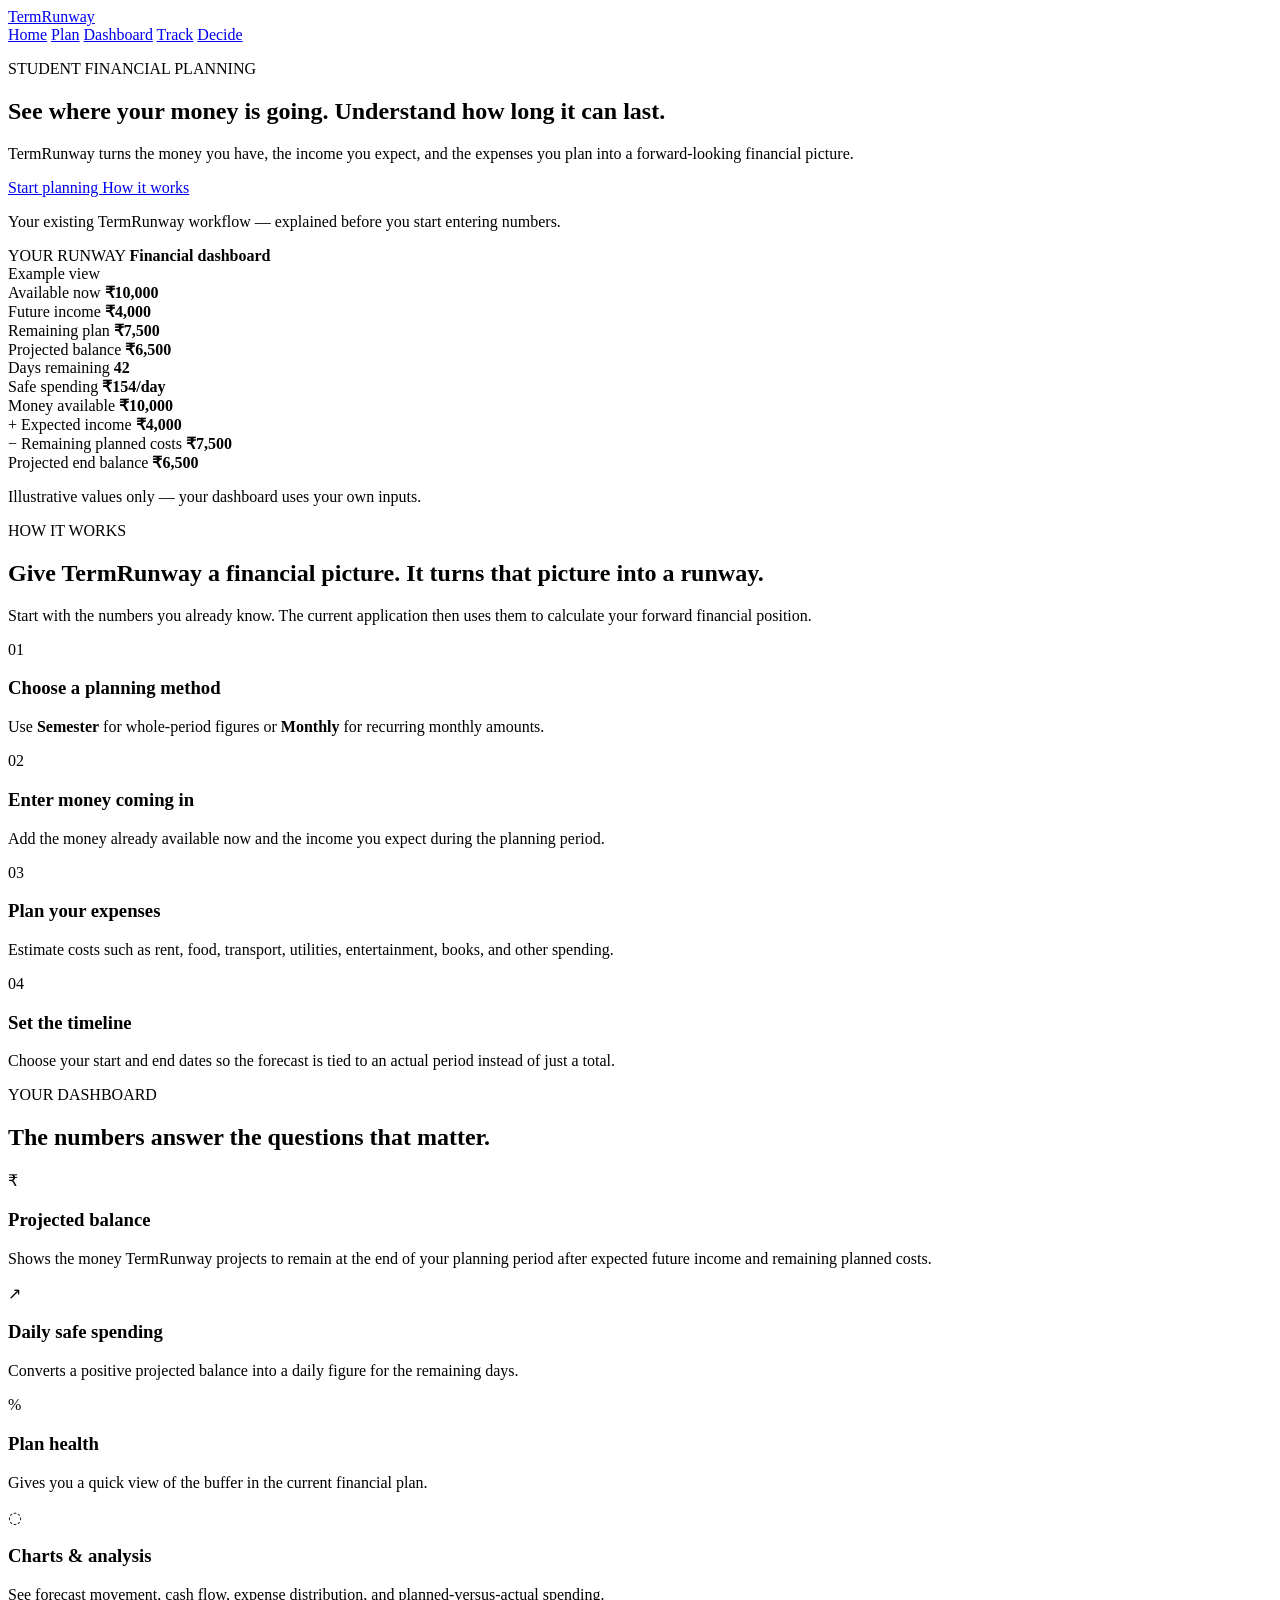
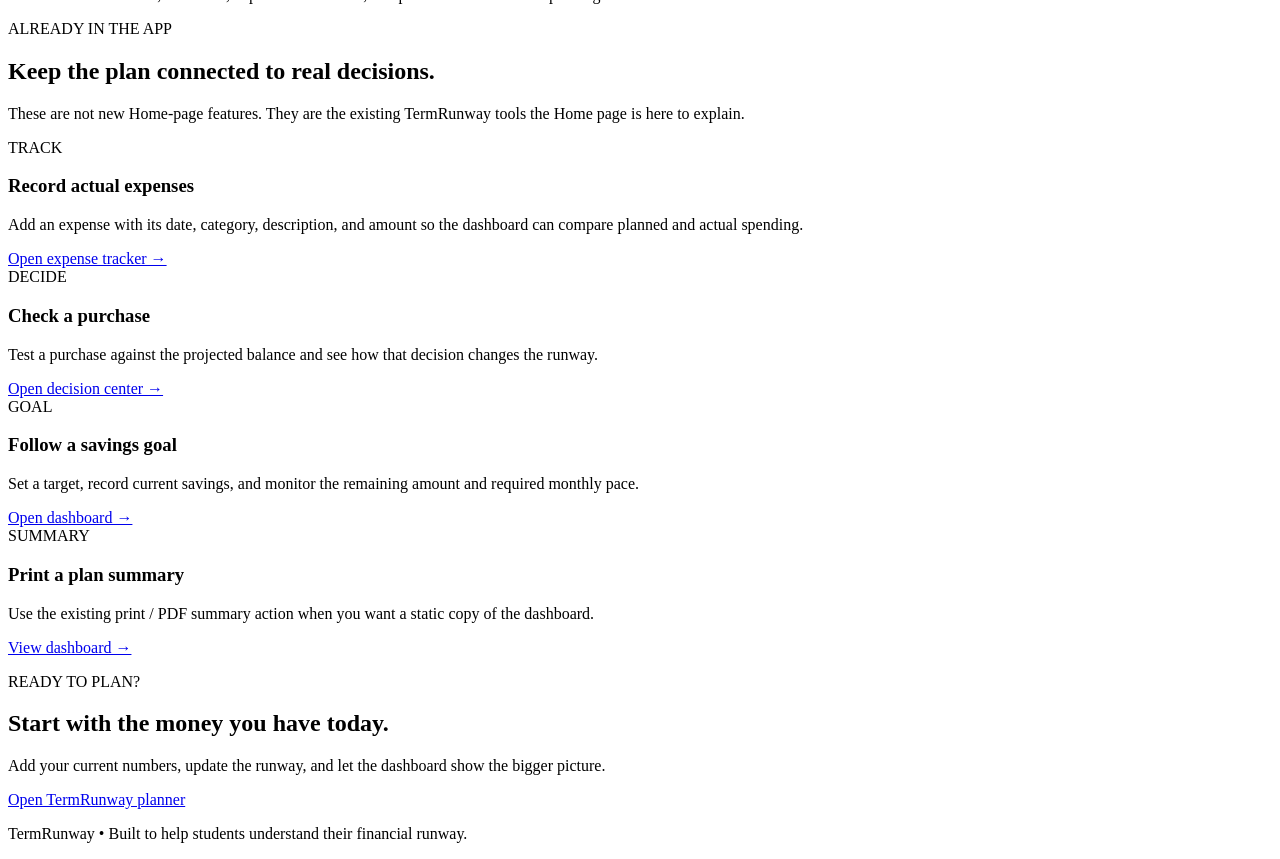
==== home.html @ a1dde89c "Add TermRunway home page" ====
<!DOCTYPE html>
<html lang="en">
<head>
    <meta charset="UTF-8">

    <meta
        name="viewport"
        content="width=device-width, initial-scale=1.0"
    >

    <meta
        name="description"
        content="Learn how TermRunway helps students plan, track, and understand their semester finances."
    >

    <title>TermRunway — Plan Your Financial Runway</title>

    <link
        rel="preconnect"
        href="https://fonts.googleapis.com"
    >

    <link
        rel="preconnect"
        href="https://fonts.gstatic.com"
        crossorigin
    >

    <link
        href="https://fonts.googleapis.com/css2?family=Inter:wght@400;500;600;700;800&display=swap"
        rel="stylesheet"
    >

    <link
        rel="stylesheet"
        href="css/home.css"
    >
</head>

<body>

    <header class="home-header">
        <div class="home-container home-header-inner">

            <a class="home-brand" href="home.html">
                TermRunway
            </a>

            <nav class="home-nav" aria-label="Primary navigation">
                <a class="active" href="home.html">Home</a>
                <a href="index.html#planner">Plan</a>
                <a href="index.html#dashboard">Dashboard</a>
                <a href="index.html#tracker">Track</a>
                <a href="index.html#decisions">Decide</a>
            </nav>

        </div>
    </header>


    <main>

        <!-- HERO -->
        <section class="home-hero">
            <div class="home-container home-hero-grid">

                <div class="hero-copy-wrap">

                    <p class="home-eyebrow">
                        STUDENT FINANCIAL PLANNING
                    </p>

                    <h1>
                        See where your money is going.
                        Understand how long it can last.
                    </h1>

                    <p class="home-lead">
                        TermRunway turns the money you have, the income you expect,
                        and the expenses you plan into a forward-looking financial picture.
                    </p>

                    <div class="hero-actions">
                        <a class="home-btn primary" href="index.html#planner">
                            Start planning
                        </a>

                        <a class="home-btn secondary" href="#how-it-works">
                            How it works
                        </a>
                    </div>

                    <p class="hero-note">
                        Your existing TermRunway workflow — explained before you start entering numbers.
                    </p>

                </div>


                <!-- DASHBOARD PREVIEW -->
                <div class="dashboard-preview" aria-label="Example TermRunway dashboard preview">

                    <div class="preview-topbar">
                        <div>
                            <span class="preview-kicker">YOUR RUNWAY</span>
                            <strong>Financial dashboard</strong>
                        </div>

                        <span class="preview-pill">
                            Example view
                        </span>
                    </div>

                    <div class="preview-metrics">

                        <div class="preview-metric">
                            <span>Available now</span>
                            <strong>₹10,000</strong>
                        </div>

                        <div class="preview-metric">
                            <span>Future income</span>
                            <strong>₹4,000</strong>
                        </div>

                        <div class="preview-metric">
                            <span>Remaining plan</span>
                            <strong>₹7,500</strong>
                        </div>

                    </div>

                    <div class="preview-balance">

                        <div>
                            <span>Projected balance</span>
                            <strong>₹6,500</strong>
                        </div>

                        <div class="preview-balance-meta">
                            <div>
                                <span>Days remaining</span>
                                <strong>42</strong>
                            </div>

                            <div>
                                <span>Safe spending</span>
                                <strong>₹154/day</strong>
                            </div>
                        </div>

                    </div>

                    <div class="preview-flow">

                        <div class="flow-line">
                            <span>Money available</span>
                            <strong>₹10,000</strong>
                        </div>

                        <div class="flow-line positive">
                            <span>+ Expected income</span>
                            <strong>₹4,000</strong>
                        </div>

                        <div class="flow-line negative">
                            <span>− Remaining planned costs</span>
                            <strong>₹7,500</strong>
                        </div>

                        <div class="flow-result">
                            <span>Projected end balance</span>
                            <strong>₹6,500</strong>
                        </div>

                    </div>

                    <p class="preview-footnote">
                        Illustrative values only — your dashboard uses your own inputs.
                    </p>

                </div>

            </div>
        </section>


        <!-- HOW IT WORKS -->
        <section class="home-section" id="how-it-works">
            <div class="home-container">

                <div class="section-intro">
                    <p class="home-eyebrow">HOW IT WORKS</p>

                    <h2>
                        Give TermRunway a financial picture.
                        It turns that picture into a runway.
                    </h2>

                    <p>
                        Start with the numbers you already know. The current application
                        then uses them to calculate your forward financial position.
                    </p>
                </div>


                <div class="steps-grid">

                    <article class="step-card">
                        <span class="step-number">01</span>
                        <h3>Choose a planning method</h3>
                        <p>
                            Use <strong>Semester</strong> for whole-period figures or
                            <strong>Monthly</strong> for recurring monthly amounts.
                        </p>
                    </article>

                    <article class="step-card">
                        <span class="step-number">02</span>
                        <h3>Enter money coming in</h3>
                        <p>
                            Add the money already available now and the income you
                            expect during the planning period.
                        </p>
                    </article>

                    <article class="step-card">
                        <span class="step-number">03</span>
                        <h3>Plan your expenses</h3>
                        <p>
                            Estimate costs such as rent, food, transport, utilities,
                            entertainment, books, and other spending.
                        </p>
                    </article>

                    <article class="step-card">
                        <span class="step-number">04</span>
                        <h3>Set the timeline</h3>
                        <p>
                            Choose your start and end dates so the forecast is tied
                            to an actual period instead of just a total.
                        </p>
                    </article>

                </div>

            </div>
        </section>


        <!-- DASHBOARD EXPLANATION -->
        <section class="home-section soft-section">
            <div class="home-container">

                <div class="section-intro compact">
                    <p class="home-eyebrow">YOUR DASHBOARD</p>

                    <h2>
                        The numbers answer the questions that matter.
                    </h2>
                </div>


                <div class="dashboard-explain-grid">

                    <article class="explain-card featured">
                        <span class="explain-icon">₹</span>
                        <div>
                            <h3>Projected balance</h3>
                            <p>
                                Shows the money TermRunway projects to remain at
                                the end of your planning period after expected
                                future income and remaining planned costs.
                            </p>
                        </div>
                    </article>

                    <article class="explain-card">
                        <span class="explain-icon">↗</span>
                        <div>
                            <h3>Daily safe spending</h3>
                            <p>
                                Converts a positive projected balance into a
                                daily figure for the remaining days.
                            </p>
                        </div>
                    </article>

                    <article class="explain-card">
                        <span class="explain-icon">%</span>
                        <div>
                            <h3>Plan health</h3>
                            <p>
                                Gives you a quick view of the buffer in the
                                current financial plan.
                            </p>
                        </div>
                    </article>

                    <article class="explain-card">
                        <span class="explain-icon">◌</span>
                        <div>
                            <h3>Charts & analysis</h3>
                            <p>
                                See forecast movement, cash flow, expense
                                distribution, and planned-versus-actual spending.
                            </p>
                        </div>
                    </article>

                </div>

            </div>
        </section>


        <!-- EXISTING TOOLS -->
        <section class="home-section">
            <div class="home-container">

                <div class="section-intro">
                    <p class="home-eyebrow">ALREADY IN THE APP</p>

                    <h2>
                        Keep the plan connected to real decisions.
                    </h2>

                    <p>
                        These are not new Home-page features. They are the existing
                        TermRunway tools the Home page is here to explain.
                    </p>
                </div>


                <div class="tool-grid">

                    <article class="tool-card">
                        <span class="tool-label">TRACK</span>
                        <h3>Record actual expenses</h3>
                        <p>
                            Add an expense with its date, category, description,
                            and amount so the dashboard can compare planned and actual spending.
                        </p>
                        <a href="index.html#tracker">Open expense tracker →</a>
                    </article>

                    <article class="tool-card">
                        <span class="tool-label">DECIDE</span>
                        <h3>Check a purchase</h3>
                        <p>
                            Test a purchase against the projected balance and see
                            how that decision changes the runway.
                        </p>
                        <a href="index.html#decisions">Open decision center →</a>
                    </article>

                    <article class="tool-card">
                        <span class="tool-label">GOAL</span>
                        <h3>Follow a savings goal</h3>
                        <p>
                            Set a target, record current savings, and monitor the
                            remaining amount and required monthly pace.
                        </p>
                        <a href="index.html#dashboard">Open dashboard →</a>
                    </article>

                    <article class="tool-card">
                        <span class="tool-label">SUMMARY</span>
                        <h3>Print a plan summary</h3>
                        <p>
                            Use the existing print / PDF summary action when
                            you want a static copy of the dashboard.
                        </p>
                        <a href="index.html#dashboard">View dashboard →</a>
                    </article>

                </div>

            </div>
        </section>


        <!-- FINAL CTA -->
        <section class="home-cta">
            <div class="home-container cta-inner">

                <div>
                    <p class="home-eyebrow">READY TO PLAN?</p>

                    <h2>
                        Start with the money you have today.
                    </h2>

                    <p>
                        Add your current numbers, update the runway,
                        and let the dashboard show the bigger picture.
                    </p>
                </div>

                <a class="home-btn primary large" href="index.html#planner">
                    Open TermRunway planner
                </a>

            </div>
        </section>

    </main>


    <footer class="home-footer">
        <div class="home-container">
            <p>
                TermRunway • Built to help students understand their financial runway.
            </p>
        </div>
    </footer>

</body>
</html>
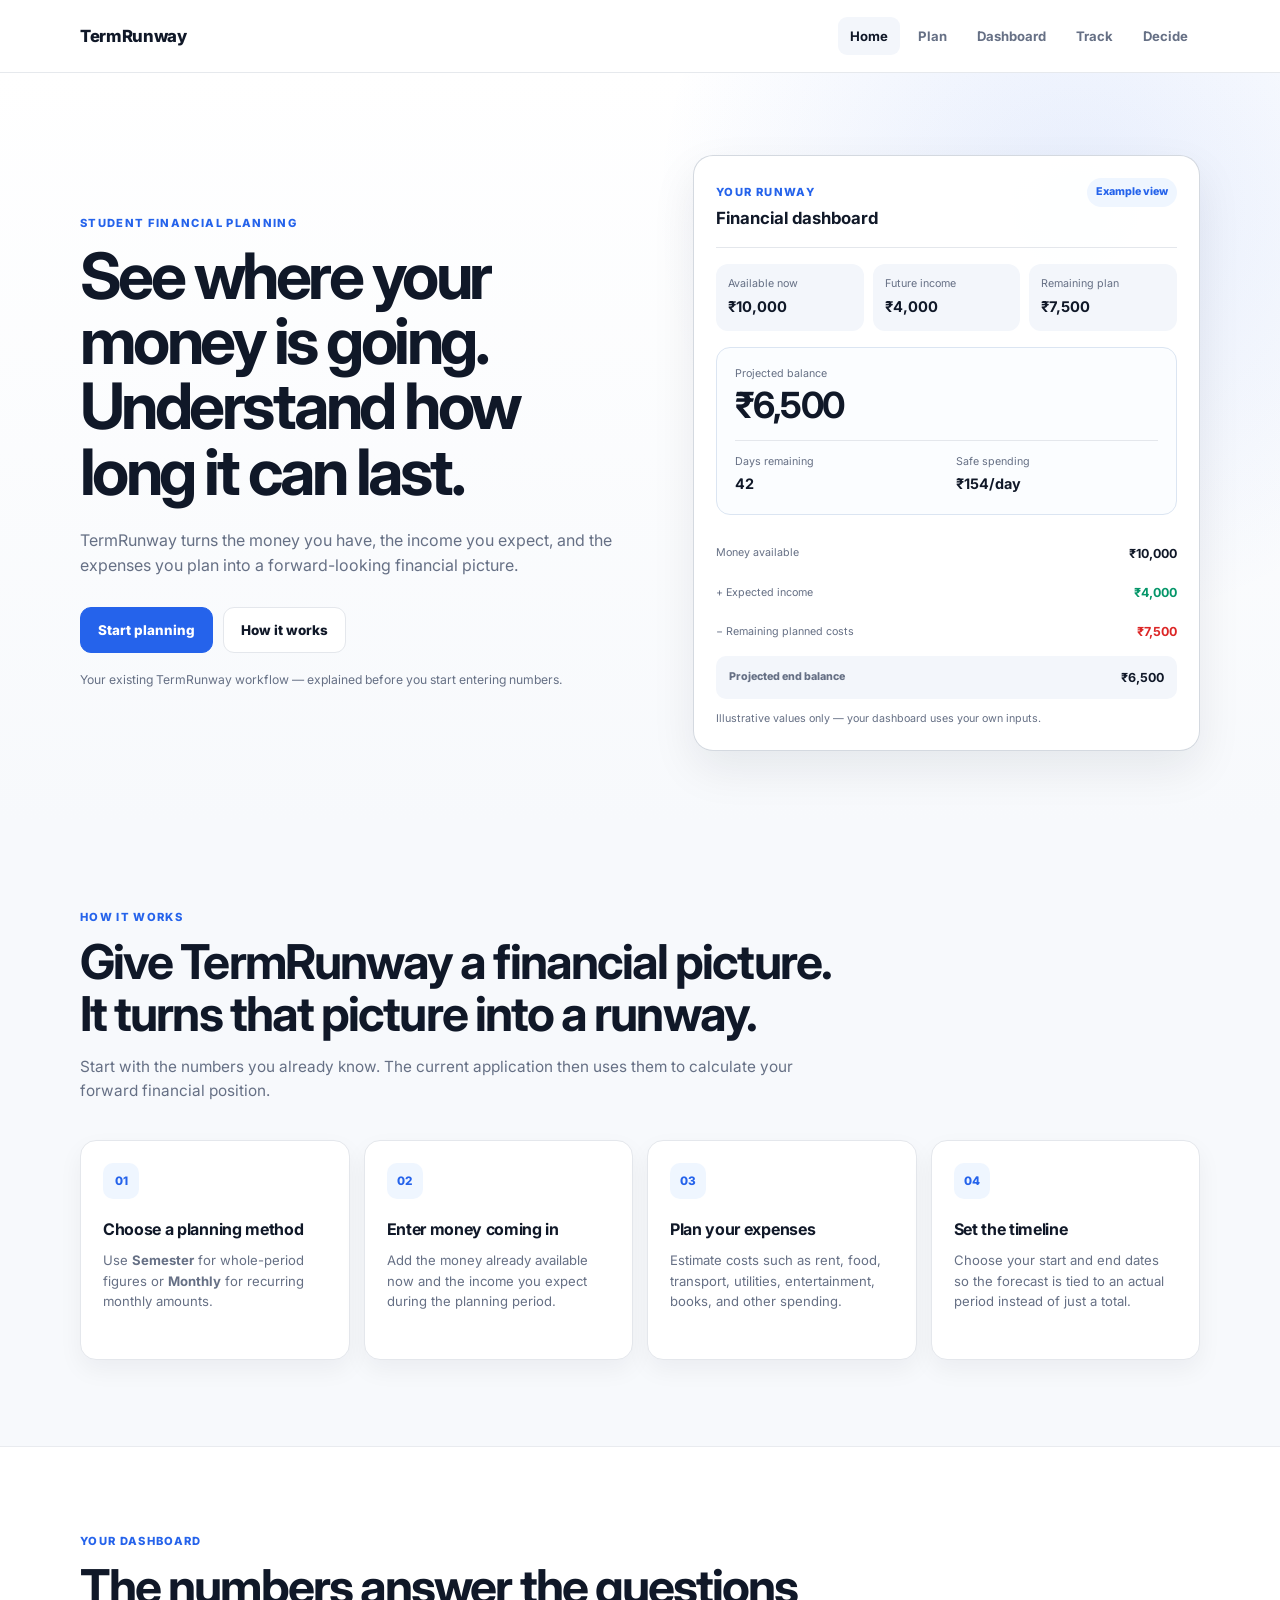
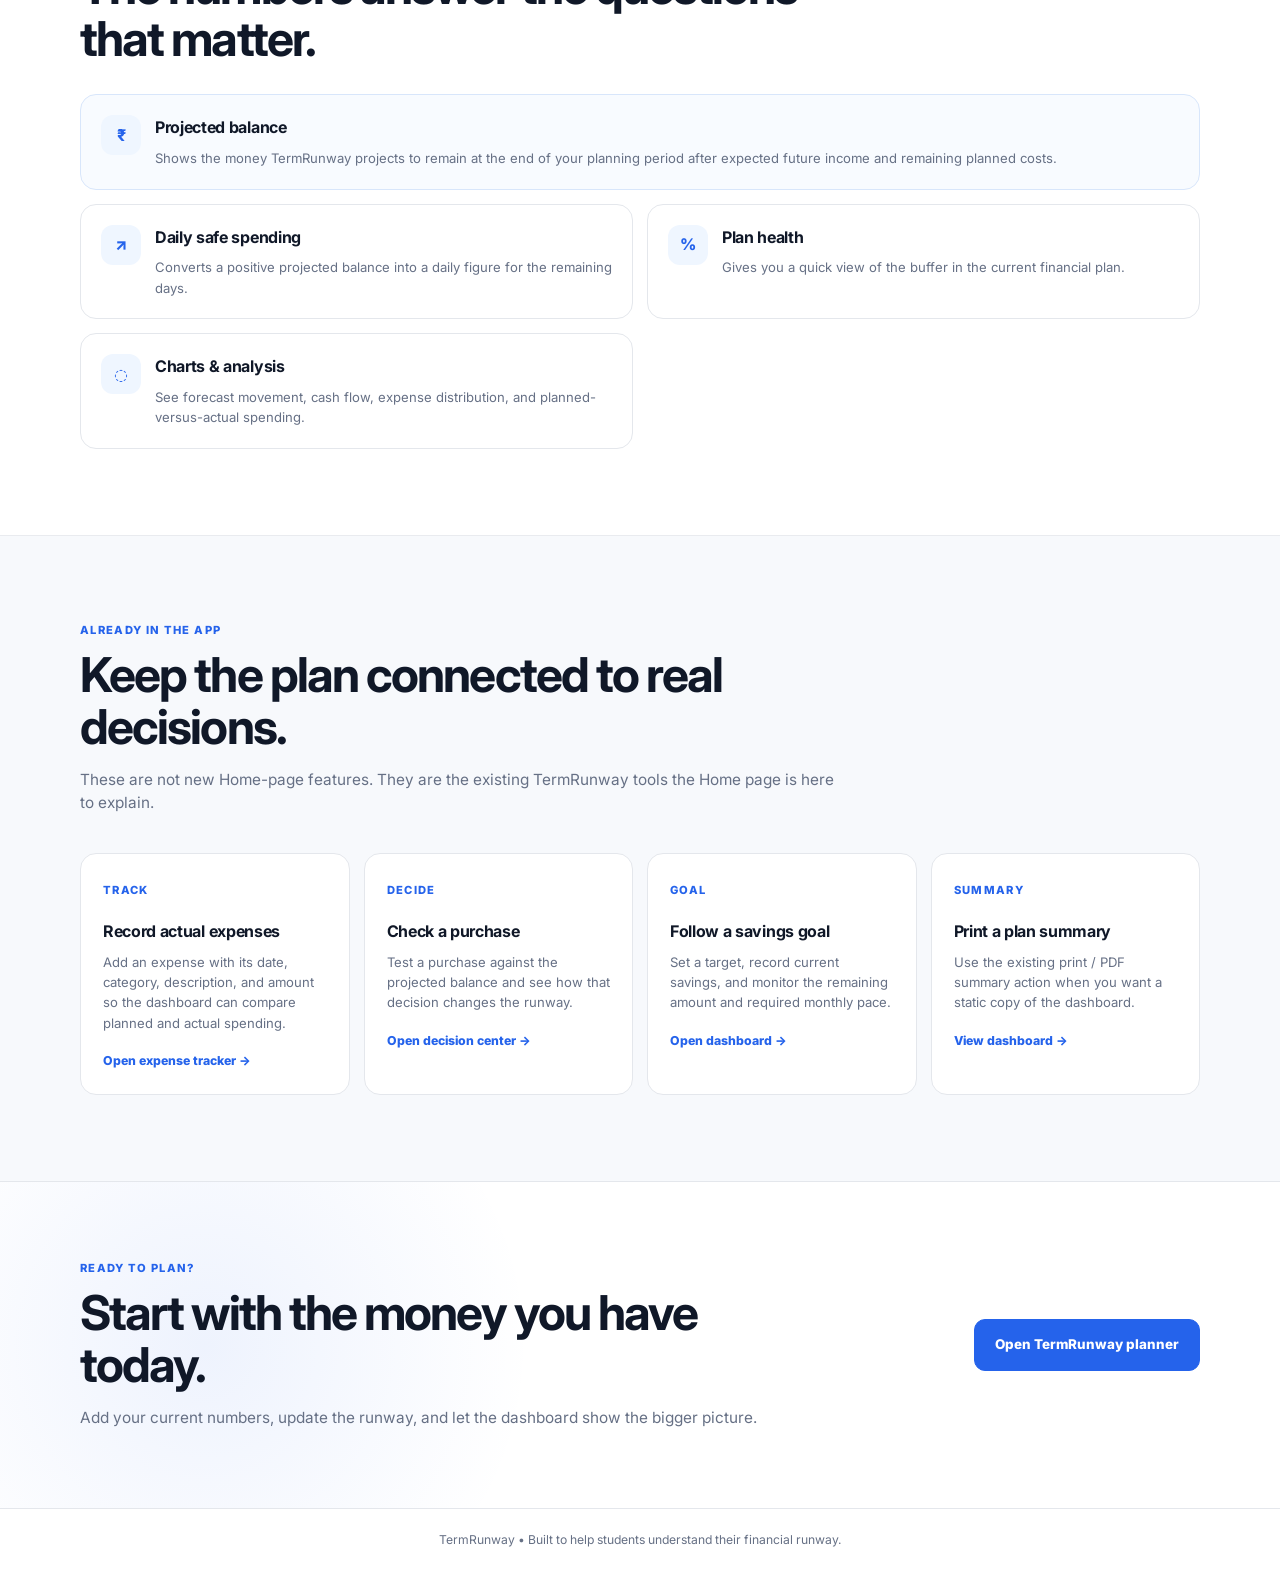
==== commit 043bf415: "Fix Home page dashboard and tracking links" ====
--- a/home.html
+++ b/home.html
@@ -49,8 +49,8 @@
             <nav class="home-nav" aria-label="Primary navigation">
                 <a class="active" href="home.html">Home</a>
                 <a href="index.html#planner">Plan</a>
-                <a href="index.html#dashboard">Dashboard</a>
-                <a href="index.html#tracker">Track</a>
+                <a href="index.html#runway-summary">Dashboard</a>
+                <a href="index.html#tracking">Track</a>
                 <a href="index.html#decisions">Decide</a>
             </nav>
 
--- a/css/home.css
+++ b/css/home.css
@@ -0,0 +1,581 @@
+:root {
+    --home-bg: #f7f9fc;
+    --home-surface: #ffffff;
+    --home-surface-soft: #f3f6fb;
+    --home-text: #101828;
+    --home-muted: #667085;
+    --home-border: #e4e7ec;
+    --home-primary: #2563eb;
+    --home-primary-dark: #1d4ed8;
+    --home-success: #059669;
+    --home-danger: #dc2626;
+    --home-shadow: 0 18px 45px rgba(16, 24, 40, 0.08);
+    --home-shadow-soft: 0 10px 24px rgba(16, 24, 40, 0.05);
+}
+
+* {
+    box-sizing: border-box;
+}
+
+html {
+    scroll-behavior: smooth;
+}
+
+body {
+    margin: 0;
+    color: var(--home-text);
+    background: var(--home-bg);
+    font-family: Inter, system-ui, -apple-system, BlinkMacSystemFont, "Segoe UI", sans-serif;
+    line-height: 1.55;
+}
+
+a {
+    color: inherit;
+}
+
+.home-container {
+    width: min(1120px, calc(100% - 40px));
+    margin: 0 auto;
+}
+
+.home-header {
+    position: sticky;
+    top: 0;
+    z-index: 20;
+    background: rgba(255, 255, 255, 0.93);
+    border-bottom: 1px solid rgba(228, 231, 236, 0.9);
+    backdrop-filter: blur(12px);
+}
+
+.home-header-inner {
+    min-height: 72px;
+    display: flex;
+    align-items: center;
+    justify-content: space-between;
+    gap: 24px;
+}
+
+.home-brand {
+    text-decoration: none;
+    font-size: 1.05rem;
+    font-weight: 800;
+    letter-spacing: -0.02em;
+}
+
+.home-nav {
+    display: flex;
+    align-items: center;
+    gap: 6px;
+}
+
+.home-nav a {
+    padding: 9px 12px;
+    border-radius: 9px;
+    color: var(--home-muted);
+    text-decoration: none;
+    font-size: 0.82rem;
+    font-weight: 700;
+}
+
+.home-nav a:hover,
+.home-nav a.active {
+    color: var(--home-text);
+    background: var(--home-surface-soft);
+}
+
+.home-hero {
+    padding: 82px 0 72px;
+    background:
+        radial-gradient(circle at 84% 18%, rgba(37, 99, 235, 0.11), transparent 34%),
+        linear-gradient(180deg, #ffffff 0%, #f7f9fc 100%);
+}
+
+.home-hero-grid {
+    display: grid;
+    grid-template-columns: minmax(0, 1.04fr) minmax(420px, 0.96fr);
+    gap: 64px;
+    align-items: center;
+}
+
+.home-eyebrow,
+.preview-kicker,
+.tool-label {
+    margin: 0 0 10px;
+    font-size: 0.7rem;
+    font-weight: 800;
+    letter-spacing: 0.12em;
+    color: var(--home-primary);
+}
+
+.hero-copy-wrap h1 {
+    max-width: 680px;
+    margin: 0;
+    font-size: clamp(2.5rem, 5vw, 4.4rem);
+    line-height: 1.02;
+    letter-spacing: -0.055em;
+}
+
+.home-lead {
+    max-width: 620px;
+    margin: 24px 0 0;
+    color: var(--home-muted);
+    font-size: 1rem;
+}
+
+.hero-actions {
+    display: flex;
+    flex-wrap: wrap;
+    gap: 10px;
+    margin-top: 30px;
+}
+
+.home-btn {
+    display: inline-flex;
+    align-items: center;
+    justify-content: center;
+    min-height: 46px;
+    padding: 11px 17px;
+    border-radius: 11px;
+    text-decoration: none;
+    font-size: 0.84rem;
+    font-weight: 800;
+    border: 1px solid transparent;
+    transition: transform 0.15s ease, background 0.15s ease, border-color 0.15s ease;
+}
+
+.home-btn:hover {
+    transform: translateY(-1px);
+}
+
+.home-btn.primary {
+    color: #ffffff;
+    background: var(--home-primary);
+    border-color: var(--home-primary);
+}
+
+.home-btn.primary:hover {
+    background: var(--home-primary-dark);
+    border-color: var(--home-primary-dark);
+}
+
+.home-btn.secondary {
+    color: var(--home-text);
+    background: #ffffff;
+    border-color: var(--home-border);
+}
+
+.home-btn.large {
+    min-height: 52px;
+    padding: 12px 20px;
+}
+
+.hero-note {
+    margin: 18px 0 0;
+    color: var(--home-muted);
+    font-size: 0.76rem;
+}
+
+.dashboard-preview {
+    padding: 22px;
+    border: 1px solid rgba(208, 213, 221, 0.9);
+    border-radius: 20px;
+    background: rgba(255, 255, 255, 0.96);
+    box-shadow: var(--home-shadow);
+}
+
+.preview-topbar {
+    display: flex;
+    align-items: flex-start;
+    justify-content: space-between;
+    gap: 18px;
+    padding-bottom: 16px;
+    border-bottom: 1px solid var(--home-border);
+}
+
+.preview-topbar strong {
+    display: block;
+    margin-top: 2px;
+    font-size: 1.05rem;
+}
+
+.preview-pill {
+    padding: 6px 9px;
+    border-radius: 999px;
+    background: #eff6ff;
+    color: var(--home-primary);
+    font-size: 0.67rem;
+    font-weight: 800;
+    white-space: nowrap;
+}
+
+.preview-metrics {
+    display: grid;
+    grid-template-columns: repeat(3, 1fr);
+    gap: 9px;
+    padding: 16px 0;
+}
+
+.preview-metric {
+    min-width: 0;
+    padding: 12px;
+    border-radius: 12px;
+    background: var(--home-surface-soft);
+}
+
+.preview-metric span,
+.preview-balance span,
+.preview-balance-meta span,
+.flow-line span,
+.flow-result span {
+    display: block;
+    color: var(--home-muted);
+    font-size: 0.67rem;
+}
+
+.preview-metric strong {
+    display: block;
+    margin-top: 4px;
+    font-size: 0.92rem;
+    white-space: nowrap;
+    overflow: hidden;
+    text-overflow: ellipsis;
+}
+
+.preview-balance {
+    padding: 18px;
+    border: 1px solid #dbe5f2;
+    border-radius: 14px;
+    background: #fbfdff;
+}
+
+.preview-balance > div:first-child strong {
+    display: block;
+    margin-top: 4px;
+    font-size: 2.25rem;
+    line-height: 1;
+    letter-spacing: -0.045em;
+}
+
+.preview-balance-meta {
+    display: grid;
+    grid-template-columns: 1fr 1fr;
+    gap: 18px;
+    margin-top: 17px;
+    padding-top: 13px;
+    border-top: 1px solid var(--home-border);
+}
+
+.preview-balance-meta strong {
+    display: block;
+    margin-top: 3px;
+    font-size: 0.9rem;
+}
+
+.preview-flow {
+    margin-top: 15px;
+    padding-top: 4px;
+}
+
+.flow-line,
+.flow-result {
+    display: flex;
+    align-items: center;
+    justify-content: space-between;
+    gap: 18px;
+    padding: 10px 0;
+    font-size: 0.78rem;
+}
+
+.flow-line strong,
+.flow-result strong {
+    white-space: nowrap;
+}
+
+.flow-line.positive strong {
+    color: var(--home-success);
+}
+
+.flow-line.negative strong {
+    color: var(--home-danger);
+}
+
+.flow-result {
+    margin-top: 4px;
+    padding: 12px 13px;
+    border-radius: 10px;
+    background: var(--home-surface-soft);
+    font-weight: 800;
+}
+
+.preview-footnote {
+    margin: 12px 0 0;
+    color: var(--home-muted);
+    font-size: 0.67rem;
+}
+
+.home-section {
+    padding: 86px 0;
+}
+
+.soft-section {
+    background: #ffffff;
+    border-top: 1px solid rgba(228, 231, 236, 0.8);
+    border-bottom: 1px solid rgba(228, 231, 236, 0.8);
+}
+
+.section-intro {
+    max-width: 760px;
+    margin-bottom: 38px;
+}
+
+.section-intro.compact {
+    margin-bottom: 30px;
+}
+
+.section-intro h2,
+.home-cta h2 {
+    margin: 0;
+    font-size: clamp(2rem, 4vw, 3rem);
+    line-height: 1.08;
+    letter-spacing: -0.04em;
+}
+
+.section-intro p:not(.home-eyebrow),
+.home-cta p:not(.home-eyebrow) {
+    margin: 15px 0 0;
+    color: var(--home-muted);
+    font-size: 0.96rem;
+}
+
+.steps-grid {
+    display: grid;
+    grid-template-columns: repeat(4, 1fr);
+    gap: 14px;
+}
+
+.step-card {
+    min-height: 220px;
+    padding: 22px;
+    border: 1px solid var(--home-border);
+    border-radius: 16px;
+    background: var(--home-surface);
+    box-shadow: var(--home-shadow-soft);
+}
+
+.step-number {
+    display: inline-flex;
+    width: 36px;
+    height: 36px;
+    align-items: center;
+    justify-content: center;
+    border-radius: 10px;
+    color: var(--home-primary);
+    background: #eff6ff;
+    font-size: 0.73rem;
+    font-weight: 800;
+}
+
+.step-card h3,
+.explain-card h3,
+.tool-card h3 {
+    margin: 18px 0 8px;
+    font-size: 1rem;
+    letter-spacing: -0.02em;
+}
+
+.step-card p,
+.explain-card p,
+.tool-card p {
+    margin: 0;
+    color: var(--home-muted);
+    font-size: 0.82rem;
+}
+
+.dashboard-explain-grid {
+    display: grid;
+    grid-template-columns: repeat(2, 1fr);
+    gap: 14px;
+}
+
+.explain-card {
+    display: grid;
+    grid-template-columns: auto 1fr;
+    gap: 14px;
+    padding: 20px;
+    border: 1px solid var(--home-border);
+    border-radius: 16px;
+    background: var(--home-surface);
+}
+
+.explain-card.featured {
+    grid-column: span 2;
+    background: #f8fbff;
+    border-color: #d8e6fb;
+}
+
+.explain-icon {
+    display: inline-flex;
+    width: 40px;
+    height: 40px;
+    align-items: center;
+    justify-content: center;
+    border-radius: 12px;
+    background: #eff6ff;
+    color: var(--home-primary);
+    font-size: 1rem;
+    font-weight: 800;
+}
+
+.explain-card h3 {
+    margin-top: 0;
+}
+
+.tool-grid {
+    display: grid;
+    grid-template-columns: repeat(4, 1fr);
+    gap: 14px;
+}
+
+.tool-card {
+    min-height: 235px;
+    padding: 22px;
+    border: 1px solid var(--home-border);
+    border-radius: 16px;
+    background: var(--home-surface);
+}
+
+.tool-card .tool-label {
+    margin-bottom: 0;
+}
+
+.tool-card a {
+    display: inline-block;
+    margin-top: 18px;
+    color: var(--home-primary);
+    text-decoration: none;
+    font-size: 0.77rem;
+    font-weight: 800;
+}
+
+.tool-card a:hover {
+    text-decoration: underline;
+}
+
+.home-cta {
+    padding: 78px 0;
+    background:
+        radial-gradient(circle at 16% 50%, rgba(37, 99, 235, 0.08), transparent 30%),
+        #ffffff;
+    border-top: 1px solid var(--home-border);
+}
+
+.cta-inner {
+    display: flex;
+    align-items: center;
+    justify-content: space-between;
+    gap: 32px;
+}
+
+.cta-inner > div {
+    max-width: 720px;
+}
+
+.home-footer {
+    border-top: 1px solid var(--home-border);
+    background: #ffffff;
+}
+
+.home-footer p {
+    margin: 0;
+    padding: 22px 0;
+    color: var(--home-muted);
+    text-align: center;
+    font-size: 0.76rem;
+}
+
+@media (max-width: 980px) {
+    .home-hero-grid {
+        grid-template-columns: 1fr;
+        gap: 38px;
+    }
+
+    .steps-grid,
+    .tool-grid {
+        grid-template-columns: repeat(2, 1fr);
+    }
+}
+
+@media (max-width: 720px) {
+    .home-container {
+        width: min(100% - 24px, 1120px);
+    }
+
+    .home-header-inner {
+        min-height: 64px;
+    }
+
+    .home-nav {
+        display: none;
+    }
+
+    .home-hero {
+        padding: 58px 0 50px;
+    }
+
+    .hero-copy-wrap h1 {
+        font-size: clamp(2.25rem, 13vw, 3.5rem);
+    }
+
+    .preview-metrics,
+    .steps-grid,
+    .dashboard-explain-grid,
+    .tool-grid {
+        grid-template-columns: 1fr;
+    }
+
+    .explain-card.featured {
+        grid-column: auto;
+    }
+
+    .cta-inner {
+        flex-direction: column;
+        align-items: flex-start;
+    }
+}
+
+@media (max-width: 480px) {
+    .hero-actions {
+        display: grid;
+        grid-template-columns: 1fr;
+    }
+
+    .home-btn {
+        width: 100%;
+    }
+
+    .dashboard-preview {
+        padding: 16px;
+    }
+
+    .preview-topbar,
+    .flow-line,
+    .flow-result {
+        align-items: flex-start;
+    }
+
+    .preview-topbar,
+    .flow-line,
+    .flow-result {
+        flex-direction: column;
+        gap: 5px;
+    }
+
+    .preview-balance-meta {
+        grid-template-columns: 1fr;
+        gap: 12px;
+    }
+
+    .home-section {
+        padding: 62px 0;
+    }
+}
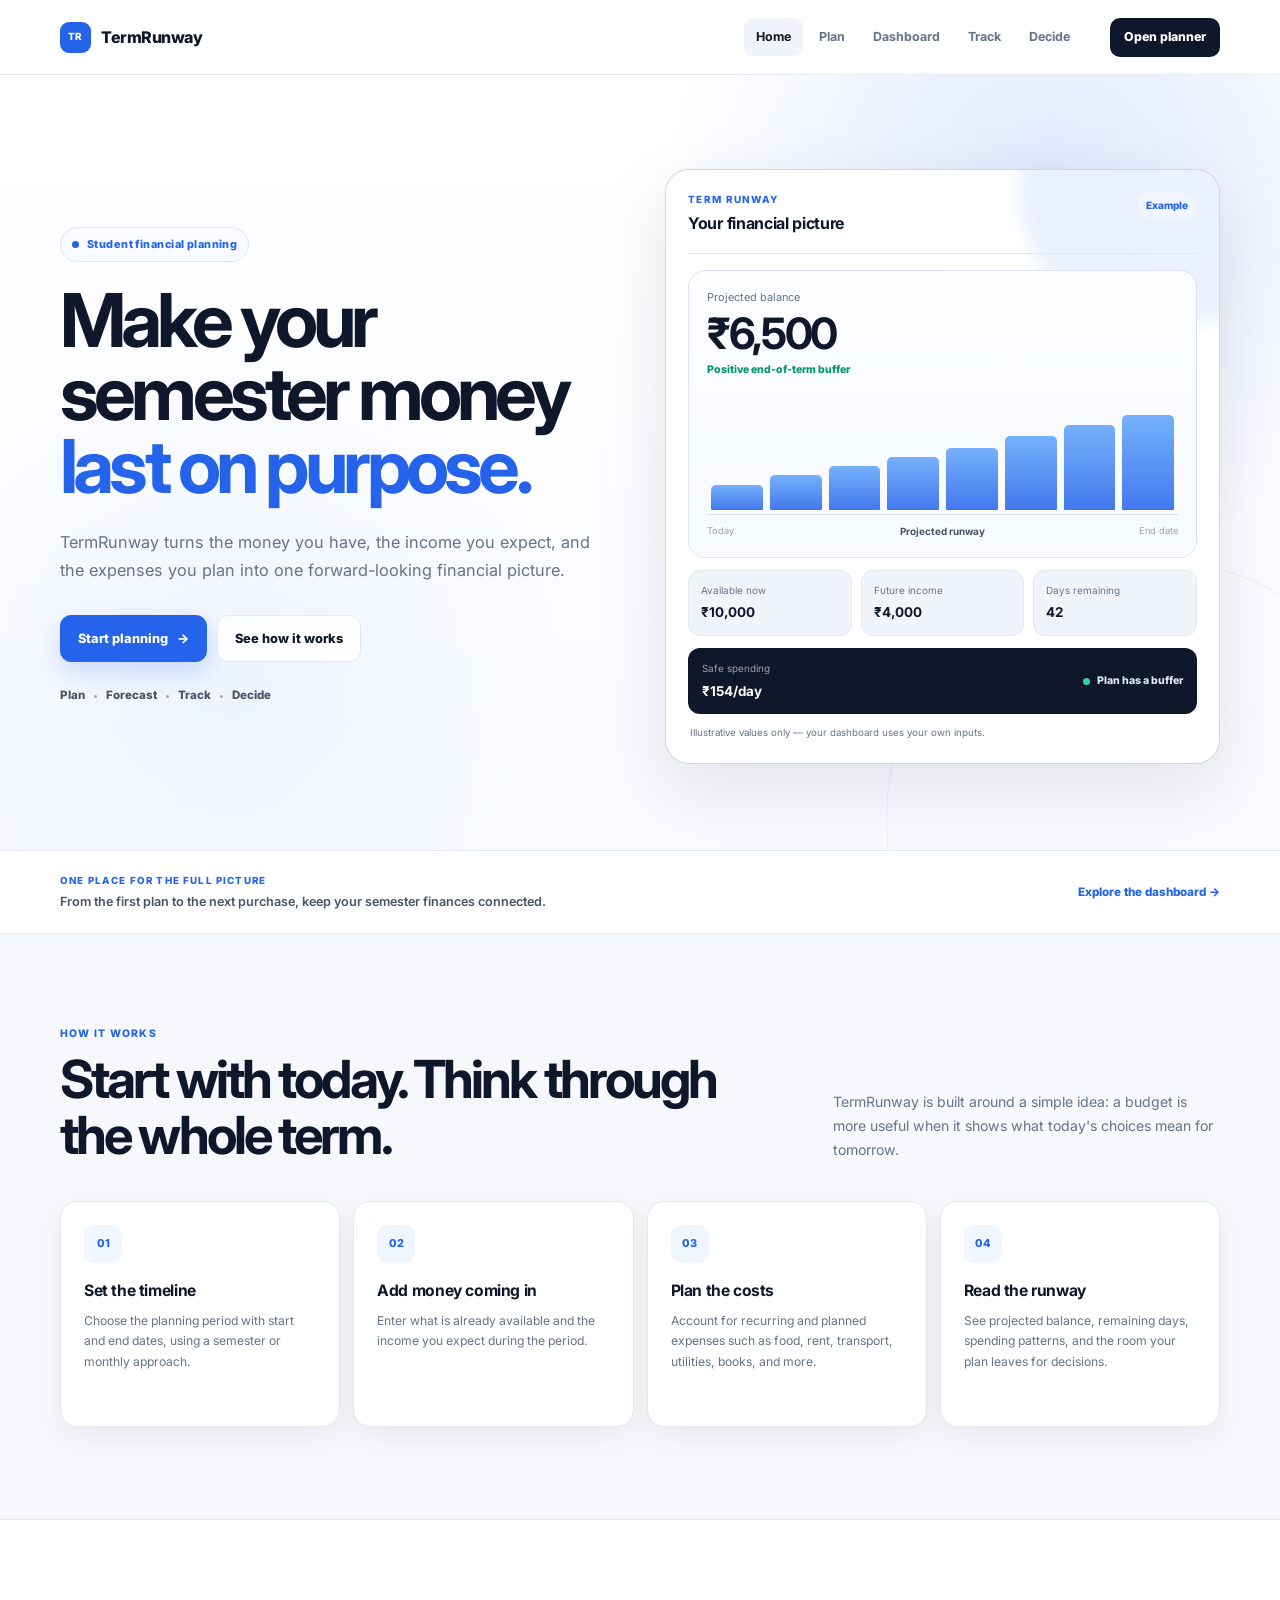
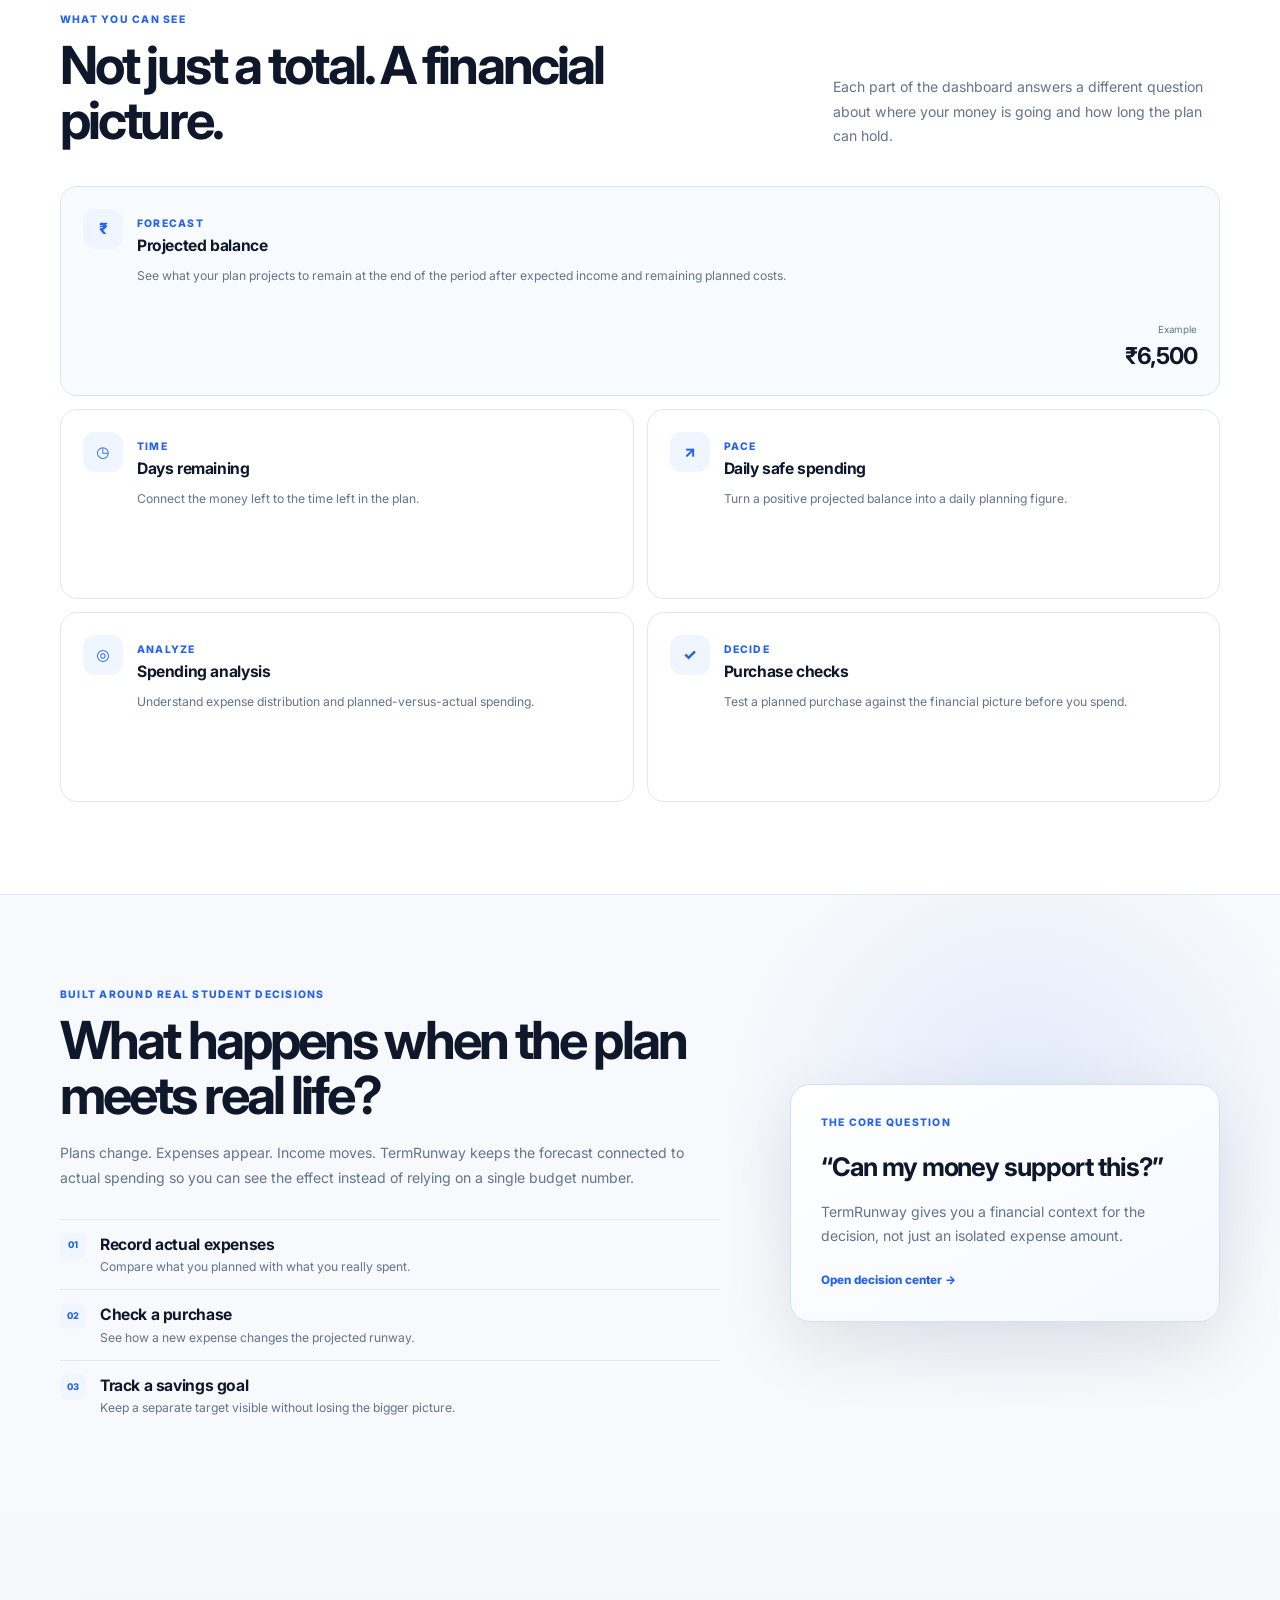
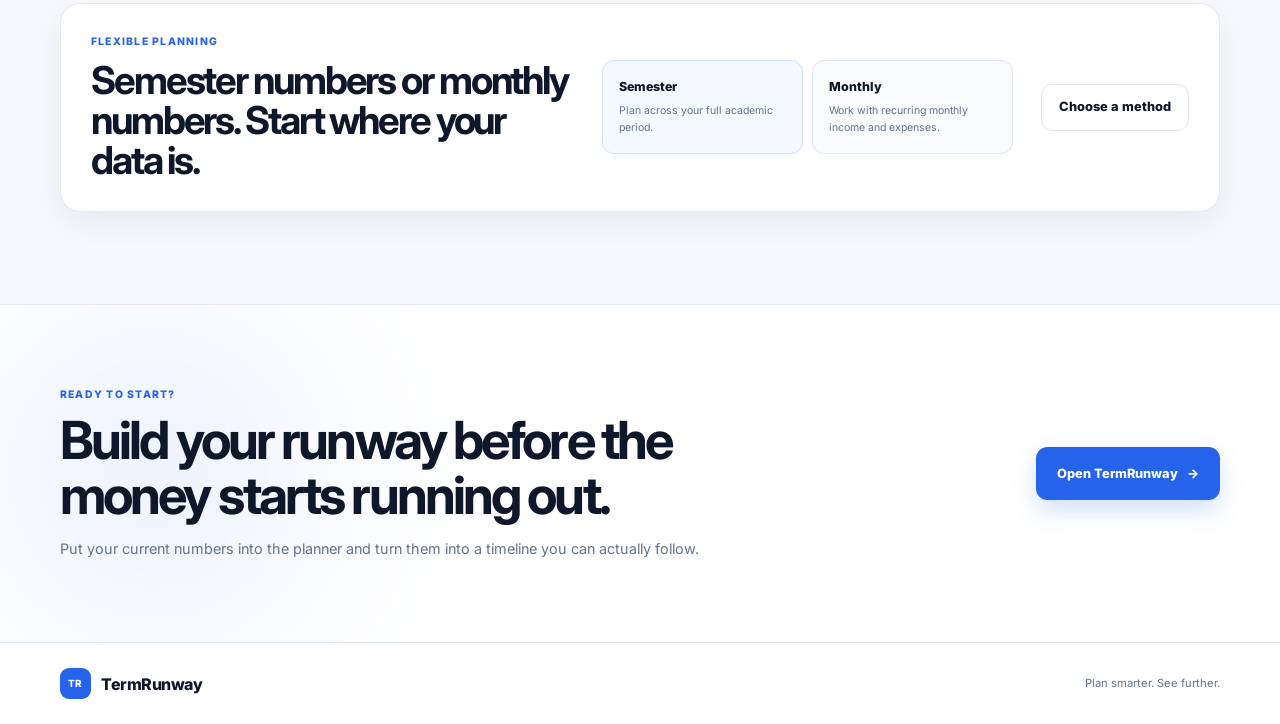
==== commit a15b452d: "Improve TermRunway home page UI" ====
--- a/home.html
+++ b/home.html
@@ -2,48 +2,28 @@
 <html lang="en">
 <head>
     <meta charset="UTF-8">
-
-    <meta
-        name="viewport"
-        content="width=device-width, initial-scale=1.0"
-    >
-
+    <meta name="viewport" content="width=device-width, initial-scale=1.0">
     <meta
         name="description"
-        content="Learn how TermRunway helps students plan, track, and understand their semester finances."
+        content="TermRunway helps students plan, forecast, track, and understand their semester finances."
     >
-
-    <title>TermRunway — Plan Your Financial Runway</title>
-
-    <link
-        rel="preconnect"
-        href="https://fonts.googleapis.com"
-    >
-
-    <link
-        rel="preconnect"
-        href="https://fonts.gstatic.com"
-        crossorigin
-    >
-
+    <title>TermRunway — Make Your Semester Money Last</title>
+
+    <link rel="preconnect" href="https://fonts.googleapis.com">
+    <link rel="preconnect" href="https://fonts.gstatic.com" crossorigin>
     <link
         href="https://fonts.googleapis.com/css2?family=Inter:wght@400;500;600;700;800&display=swap"
         rel="stylesheet"
     >
-
-    <link
-        rel="stylesheet"
-        href="css/home.css"
-    >
+    <link rel="stylesheet" href="css/home.css">
 </head>
 
 <body>
-
     <header class="home-header">
         <div class="home-container home-header-inner">
-
-            <a class="home-brand" href="home.html">
-                TermRunway
+            <a class="home-brand" href="home.html" aria-label="TermRunway home">
+                <span class="brand-mark">TR</span>
+                <span>TermRunway</span>
             </a>
 
             <nav class="home-nav" aria-label="Primary navigation">
@@ -54,366 +34,364 @@
                 <a href="index.html#decisions">Decide</a>
             </nav>
 
+            <a class="home-nav-cta" href="index.html#planner">Open planner</a>
         </div>
     </header>
 
-
     <main>
-
-        <!-- HERO -->
         <section class="home-hero">
             <div class="home-container home-hero-grid">
-
                 <div class="hero-copy-wrap">
-
-                    <p class="home-eyebrow">
-                        STUDENT FINANCIAL PLANNING
-                    </p>
+                    <div class="hero-badge">
+                        <span class="badge-dot"></span>
+                        Student financial planning
+                    </div>
 
                     <h1>
-                        See where your money is going.
-                        Understand how long it can last.
+                        Make your semester money
+                        <span>last on purpose.</span>
                     </h1>
 
                     <p class="home-lead">
                         TermRunway turns the money you have, the income you expect,
-                        and the expenses you plan into a forward-looking financial picture.
+                        and the expenses you plan into one forward-looking financial picture.
                     </p>
 
                     <div class="hero-actions">
                         <a class="home-btn primary" href="index.html#planner">
                             Start planning
+                            <span aria-hidden="true">→</span>
                         </a>
-
                         <a class="home-btn secondary" href="#how-it-works">
-                            How it works
+                            See how it works
                         </a>
                     </div>
 
-                    <p class="hero-note">
-                        Your existing TermRunway workflow — explained before you start entering numbers.
-                    </p>
-
-                </div>
-
-
-                <!-- DASHBOARD PREVIEW -->
-                <div class="dashboard-preview" aria-label="Example TermRunway dashboard preview">
+                    <div class="hero-proof">
+                        <span>Plan</span>
+                        <i aria-hidden="true"></i>
+                        <span>Forecast</span>
+                        <i aria-hidden="true"></i>
+                        <span>Track</span>
+                        <i aria-hidden="true"></i>
+                        <span>Decide</span>
+                    </div>
+                </div>
+
+                <div class="dashboard-preview" aria-label="Illustrative TermRunway dashboard preview">
+                    <div class="preview-glow"></div>
 
                     <div class="preview-topbar">
                         <div>
-                            <span class="preview-kicker">YOUR RUNWAY</span>
-                            <strong>Financial dashboard</strong>
-                        </div>
-
-                        <span class="preview-pill">
-                            Example view
-                        </span>
+                            <span class="preview-kicker">TERM RUNWAY</span>
+                            <strong>Your financial picture</strong>
+                        </div>
+                        <span class="preview-pill">Example</span>
+                    </div>
+
+                    <div class="preview-main-card">
+                        <div class="preview-main-heading">
+                            <span>Projected balance</span>
+                            <strong>₹6,500</strong>
+                            <small>Positive end-of-term buffer</small>
+                        </div>
+
+                        <div class="mini-chart" aria-hidden="true">
+                            <span style="height: 24%"></span>
+                            <span style="height: 34%"></span>
+                            <span style="height: 42%"></span>
+                            <span style="height: 51%"></span>
+                            <span style="height: 60%"></span>
+                            <span style="height: 72%"></span>
+                            <span style="height: 82%"></span>
+                            <span style="height: 92%"></span>
+                        </div>
+
+                        <div class="chart-caption">
+                            <span>Today</span>
+                            <strong>Projected runway</strong>
+                            <span>End date</span>
+                        </div>
                     </div>
 
                     <div class="preview-metrics">
-
                         <div class="preview-metric">
                             <span>Available now</span>
                             <strong>₹10,000</strong>
                         </div>
-
                         <div class="preview-metric">
                             <span>Future income</span>
                             <strong>₹4,000</strong>
                         </div>
-
                         <div class="preview-metric">
-                            <span>Remaining plan</span>
-                            <strong>₹7,500</strong>
-                        </div>
-
-                    </div>
-
-                    <div class="preview-balance">
-
-                        <div>
-                            <span>Projected balance</span>
-                            <strong>₹6,500</strong>
-                        </div>
-
-                        <div class="preview-balance-meta">
-                            <div>
-                                <span>Days remaining</span>
-                                <strong>42</strong>
-                            </div>
-
-                            <div>
-                                <span>Safe spending</span>
-                                <strong>₹154/day</strong>
-                            </div>
-                        </div>
-
-                    </div>
-
-                    <div class="preview-flow">
-
-                        <div class="flow-line">
-                            <span>Money available</span>
-                            <strong>₹10,000</strong>
-                        </div>
-
-                        <div class="flow-line positive">
-                            <span>+ Expected income</span>
-                            <strong>₹4,000</strong>
-                        </div>
-
-                        <div class="flow-line negative">
-                            <span>− Remaining planned costs</span>
-                            <strong>₹7,500</strong>
-                        </div>
-
-                        <div class="flow-result">
-                            <span>Projected end balance</span>
-                            <strong>₹6,500</strong>
-                        </div>
-
+                            <span>Days remaining</span>
+                            <strong>42</strong>
+                        </div>
+                    </div>
+
+                    <div class="preview-bottom">
+                        <div>
+                            <span>Safe spending</span>
+                            <strong>₹154/day</strong>
+                        </div>
+                        <div class="preview-status">
+                            <span class="status-dot"></span>
+                            Plan has a buffer
+                        </div>
                     </div>
 
                     <p class="preview-footnote">
                         Illustrative values only — your dashboard uses your own inputs.
                     </p>
-
-                </div>
-
-            </div>
-        </section>
-
-
-        <!-- HOW IT WORKS -->
+                </div>
+            </div>
+        </section>
+
+        <section class="home-section intro-strip">
+            <div class="home-container intro-strip-inner">
+                <div>
+                    <span class="strip-label">ONE PLACE FOR THE FULL PICTURE</span>
+                    <p>
+                        From the first plan to the next purchase, keep your semester finances connected.
+                    </p>
+                </div>
+                <a href="index.html#runway-summary">Explore the dashboard →</a>
+            </div>
+        </section>
+
         <section class="home-section" id="how-it-works">
             <div class="home-container">
-
-                <div class="section-intro">
-                    <p class="home-eyebrow">HOW IT WORKS</p>
-
-                    <h2>
-                        Give TermRunway a financial picture.
-                        It turns that picture into a runway.
-                    </h2>
-
-                    <p>
-                        Start with the numbers you already know. The current application
-                        then uses them to calculate your forward financial position.
-                    </p>
-                </div>
-
+                <div class="section-heading">
+                    <div>
+                        <p class="home-eyebrow">HOW IT WORKS</p>
+                        <h2>Start with today. Think through the whole term.</h2>
+                    </div>
+                    <p>
+                        TermRunway is built around a simple idea: a budget is more useful
+                        when it shows what today's choices mean for tomorrow.
+                    </p>
+                </div>
 
                 <div class="steps-grid">
-
                     <article class="step-card">
                         <span class="step-number">01</span>
-                        <h3>Choose a planning method</h3>
-                        <p>
-                            Use <strong>Semester</strong> for whole-period figures or
-                            <strong>Monthly</strong> for recurring monthly amounts.
-                        </p>
+                        <div>
+                            <h3>Set the timeline</h3>
+                            <p>
+                                Choose the planning period with start and end dates,
+                                using a semester or monthly approach.
+                            </p>
+                        </div>
                     </article>
 
                     <article class="step-card">
                         <span class="step-number">02</span>
-                        <h3>Enter money coming in</h3>
-                        <p>
-                            Add the money already available now and the income you
-                            expect during the planning period.
-                        </p>
+                        <div>
+                            <h3>Add money coming in</h3>
+                            <p>
+                                Enter what is already available and the income
+                                you expect during the period.
+                            </p>
+                        </div>
                     </article>
 
                     <article class="step-card">
                         <span class="step-number">03</span>
-                        <h3>Plan your expenses</h3>
-                        <p>
-                            Estimate costs such as rent, food, transport, utilities,
-                            entertainment, books, and other spending.
-                        </p>
+                        <div>
+                            <h3>Plan the costs</h3>
+                            <p>
+                                Account for recurring and planned expenses such as
+                                food, rent, transport, utilities, books, and more.
+                            </p>
+                        </div>
                     </article>
 
                     <article class="step-card">
                         <span class="step-number">04</span>
-                        <h3>Set the timeline</h3>
-                        <p>
-                            Choose your start and end dates so the forecast is tied
-                            to an actual period instead of just a total.
-                        </p>
-                    </article>
-
-                </div>
-
-            </div>
-        </section>
-
-
-        <!-- DASHBOARD EXPLANATION -->
+                        <div>
+                            <h3>Read the runway</h3>
+                            <p>
+                                See projected balance, remaining days, spending
+                                patterns, and the room your plan leaves for decisions.
+                            </p>
+                        </div>
+                    </article>
+                </div>
+            </div>
+        </section>
+
         <section class="home-section soft-section">
             <div class="home-container">
-
-                <div class="section-intro compact">
-                    <p class="home-eyebrow">YOUR DASHBOARD</p>
-
-                    <h2>
-                        The numbers answer the questions that matter.
-                    </h2>
-                </div>
-
-
-                <div class="dashboard-explain-grid">
-
-                    <article class="explain-card featured">
-                        <span class="explain-icon">₹</span>
-                        <div>
+                <div class="section-heading">
+                    <div>
+                        <p class="home-eyebrow">WHAT YOU CAN SEE</p>
+                        <h2>Not just a total. A financial picture.</h2>
+                    </div>
+                    <p>
+                        Each part of the dashboard answers a different question about
+                        where your money is going and how long the plan can hold.
+                    </p>
+                </div>
+
+                <div class="feature-grid">
+                    <article class="feature-card feature-card-large">
+                        <span class="feature-icon">₹</span>
+                        <div>
+                            <span class="feature-label">FORECAST</span>
                             <h3>Projected balance</h3>
                             <p>
-                                Shows the money TermRunway projects to remain at
-                                the end of your planning period after expected
-                                future income and remaining planned costs.
-                            </p>
-                        </div>
-                    </article>
-
-                    <article class="explain-card">
-                        <span class="explain-icon">↗</span>
-                        <div>
+                                See what your plan projects to remain at the end of the
+                                period after expected income and remaining planned costs.
+                            </p>
+                        </div>
+                        <div class="feature-value">
+                            <span>Example</span>
+                            <strong>₹6,500</strong>
+                        </div>
+                    </article>
+
+                    <article class="feature-card">
+                        <span class="feature-icon">◷</span>
+                        <div>
+                            <span class="feature-label">TIME</span>
+                            <h3>Days remaining</h3>
+                            <p>
+                                Connect the money left to the time left in the plan.
+                            </p>
+                        </div>
+                    </article>
+
+                    <article class="feature-card">
+                        <span class="feature-icon">↗</span>
+                        <div>
+                            <span class="feature-label">PACE</span>
                             <h3>Daily safe spending</h3>
                             <p>
-                                Converts a positive projected balance into a
-                                daily figure for the remaining days.
-                            </p>
-                        </div>
-                    </article>
-
-                    <article class="explain-card">
-                        <span class="explain-icon">%</span>
-                        <div>
-                            <h3>Plan health</h3>
-                            <p>
-                                Gives you a quick view of the buffer in the
-                                current financial plan.
-                            </p>
-                        </div>
-                    </article>
-
-                    <article class="explain-card">
-                        <span class="explain-icon">◌</span>
-                        <div>
-                            <h3>Charts & analysis</h3>
-                            <p>
-                                See forecast movement, cash flow, expense
-                                distribution, and planned-versus-actual spending.
-                            </p>
-                        </div>
-                    </article>
-
-                </div>
-
-            </div>
-        </section>
-
-
-        <!-- EXISTING TOOLS -->
+                                Turn a positive projected balance into a daily planning figure.
+                            </p>
+                        </div>
+                    </article>
+
+                    <article class="feature-card">
+                        <span class="feature-icon">◎</span>
+                        <div>
+                            <span class="feature-label">ANALYZE</span>
+                            <h3>Spending analysis</h3>
+                            <p>
+                                Understand expense distribution and planned-versus-actual spending.
+                            </p>
+                        </div>
+                    </article>
+
+                    <article class="feature-card">
+                        <span class="feature-icon">✓</span>
+                        <div>
+                            <span class="feature-label">DECIDE</span>
+                            <h3>Purchase checks</h3>
+                            <p>
+                                Test a planned purchase against the financial picture before you spend.
+                            </p>
+                        </div>
+                    </article>
+                </div>
+            </div>
+        </section>
+
+        <section class="home-section decision-section">
+            <div class="home-container decision-grid">
+                <div>
+                    <p class="home-eyebrow">BUILT AROUND REAL STUDENT DECISIONS</p>
+                    <h2>What happens when the plan meets real life?</h2>
+                    <p>
+                        Plans change. Expenses appear. Income moves. TermRunway keeps the
+                        forecast connected to actual spending so you can see the effect instead
+                        of relying on a single budget number.
+                    </p>
+
+                    <div class="decision-points">
+                        <div>
+                            <span>01</span>
+                            <strong>Record actual expenses</strong>
+                            <p>Compare what you planned with what you really spent.</p>
+                        </div>
+                        <div>
+                            <span>02</span>
+                            <strong>Check a purchase</strong>
+                            <p>See how a new expense changes the projected runway.</p>
+                        </div>
+                        <div>
+                            <span>03</span>
+                            <strong>Track a savings goal</strong>
+                            <p>Keep a separate target visible without losing the bigger picture.</p>
+                        </div>
+                    </div>
+                </div>
+
+                <div class="decision-card">
+                    <span class="decision-card-kicker">THE CORE QUESTION</span>
+                    <strong>“Can my money support this?”</strong>
+                    <p>
+                        TermRunway gives you a financial context for the decision,
+                        not just an isolated expense amount.
+                    </p>
+                    <a href="index.html#decisions">Open decision center →</a>
+                </div>
+            </div>
+        </section>
+
         <section class="home-section">
             <div class="home-container">
-
-                <div class="section-intro">
-                    <p class="home-eyebrow">ALREADY IN THE APP</p>
-
-                    <h2>
-                        Keep the plan connected to real decisions.
-                    </h2>
-
-                    <p>
-                        These are not new Home-page features. They are the existing
-                        TermRunway tools the Home page is here to explain.
-                    </p>
-                </div>
-
-
-                <div class="tool-grid">
-
-                    <article class="tool-card">
-                        <span class="tool-label">TRACK</span>
-                        <h3>Record actual expenses</h3>
-                        <p>
-                            Add an expense with its date, category, description,
-                            and amount so the dashboard can compare planned and actual spending.
-                        </p>
-                        <a href="index.html#tracker">Open expense tracker →</a>
-                    </article>
-
-                    <article class="tool-card">
-                        <span class="tool-label">DECIDE</span>
-                        <h3>Check a purchase</h3>
-                        <p>
-                            Test a purchase against the projected balance and see
-                            how that decision changes the runway.
-                        </p>
-                        <a href="index.html#decisions">Open decision center →</a>
-                    </article>
-
-                    <article class="tool-card">
-                        <span class="tool-label">GOAL</span>
-                        <h3>Follow a savings goal</h3>
-                        <p>
-                            Set a target, record current savings, and monitor the
-                            remaining amount and required monthly pace.
-                        </p>
-                        <a href="index.html#dashboard">Open dashboard →</a>
-                    </article>
-
-                    <article class="tool-card">
-                        <span class="tool-label">SUMMARY</span>
-                        <h3>Print a plan summary</h3>
-                        <p>
-                            Use the existing print / PDF summary action when
-                            you want a static copy of the dashboard.
-                        </p>
-                        <a href="index.html#dashboard">View dashboard →</a>
-                    </article>
-
-                </div>
-
-            </div>
-        </section>
-
-
-        <!-- FINAL CTA -->
+                <div class="method-card">
+                    <div>
+                        <p class="home-eyebrow">FLEXIBLE PLANNING</p>
+                        <h2>Semester numbers or monthly numbers. Start where your data is.</h2>
+                    </div>
+
+                    <div class="method-options">
+                        <div class="method-option active">
+                            <span>Semester</span>
+                            <p>Plan across your full academic period.</p>
+                        </div>
+                        <div class="method-option">
+                            <span>Monthly</span>
+                            <p>Work with recurring monthly income and expenses.</p>
+                        </div>
+                    </div>
+
+                    <a class="home-btn secondary" href="index.html#planner">
+                        Choose a method
+                    </a>
+                </div>
+            </div>
+        </section>
+
         <section class="home-cta">
             <div class="home-container cta-inner">
-
                 <div>
-                    <p class="home-eyebrow">READY TO PLAN?</p>
-
-                    <h2>
-                        Start with the money you have today.
-                    </h2>
-
-                    <p>
-                        Add your current numbers, update the runway,
-                        and let the dashboard show the bigger picture.
+                    <p class="home-eyebrow">READY TO START?</p>
+                    <h2>Build your runway before the money starts running out.</h2>
+                    <p>
+                        Put your current numbers into the planner and turn them into a
+                        timeline you can actually follow.
                     </p>
                 </div>
 
                 <a class="home-btn primary large" href="index.html#planner">
-                    Open TermRunway planner
+                    Open TermRunway
+                    <span aria-hidden="true">→</span>
                 </a>
-
-            </div>
-        </section>
-
+            </div>
+        </section>
     </main>
 
-
     <footer class="home-footer">
-        <div class="home-container">
-            <p>
-                TermRunway • Built to help students understand their financial runway.
-            </p>
+        <div class="home-container footer-inner">
+            <div class="home-brand">
+                <span class="brand-mark">TR</span>
+                <span>TermRunway</span>
+            </div>
+            <p>Plan smarter. See further.</p>
         </div>
     </footer>
-
 </body>
 </html>
--- a/css/home.css
+++ b/css/home.css
@@ -1,16 +1,15 @@
 :root {
-    --home-bg: #f7f9fc;
+    --home-bg: #f6f8fc;
     --home-surface: #ffffff;
-    --home-surface-soft: #f3f6fb;
-    --home-text: #101828;
-    --home-muted: #667085;
-    --home-border: #e4e7ec;
+    --home-surface-soft: #f1f5fb;
+    --home-text: #0f172a;
+    --home-muted: #64748b;
+    --home-border: #e2e8f0;
     --home-primary: #2563eb;
     --home-primary-dark: #1d4ed8;
     --home-success: #059669;
-    --home-danger: #dc2626;
-    --home-shadow: 0 18px 45px rgba(16, 24, 40, 0.08);
-    --home-shadow-soft: 0 10px 24px rgba(16, 24, 40, 0.05);
+    --home-shadow: 0 24px 70px rgba(15, 23, 42, 0.10);
+    --home-shadow-soft: 0 10px 30px rgba(15, 23, 42, 0.06);
 }
 
 * {
@@ -34,38 +33,53 @@
 }
 
 .home-container {
-    width: min(1120px, calc(100% - 40px));
+    width: min(1160px, calc(100% - 40px));
     margin: 0 auto;
 }
 
 .home-header {
     position: sticky;
     top: 0;
-    z-index: 20;
-    background: rgba(255, 255, 255, 0.93);
-    border-bottom: 1px solid rgba(228, 231, 236, 0.9);
-    backdrop-filter: blur(12px);
+    z-index: 50;
+    background: rgba(255, 255, 255, 0.88);
+    border-bottom: 1px solid rgba(226, 232, 240, 0.9);
+    backdrop-filter: blur(16px);
 }
 
 .home-header-inner {
-    min-height: 72px;
+    min-height: 74px;
     display: flex;
     align-items: center;
-    justify-content: space-between;
-    gap: 24px;
+    gap: 28px;
 }
 
 .home-brand {
+    display: inline-flex;
+    align-items: center;
+    gap: 10px;
+    color: var(--home-text);
     text-decoration: none;
-    font-size: 1.05rem;
-    font-weight: 800;
-    letter-spacing: -0.02em;
+    font-weight: 800;
+    letter-spacing: -0.03em;
+}
+
+.brand-mark {
+    display: inline-grid;
+    width: 31px;
+    height: 31px;
+    place-items: center;
+    border-radius: 9px;
+    color: #ffffff;
+    background: var(--home-primary);
+    font-size: 0.62rem;
+    letter-spacing: 0.02em;
 }
 
 .home-nav {
     display: flex;
     align-items: center;
-    gap: 6px;
+    gap: 4px;
+    margin-left: auto;
 }
 
 .home-nav a {
@@ -73,8 +87,9 @@
     border-radius: 9px;
     color: var(--home-muted);
     text-decoration: none;
-    font-size: 0.82rem;
+    font-size: 0.78rem;
     font-weight: 700;
+    transition: background 0.18s ease, color 0.18s ease;
 }
 
 .home-nav a:hover,
@@ -83,74 +98,137 @@
     background: var(--home-surface-soft);
 }
 
+.home-nav-cta {
+    display: inline-flex;
+    align-items: center;
+    justify-content: center;
+    min-height: 39px;
+    padding: 9px 14px;
+    border-radius: 10px;
+    color: #ffffff;
+    background: var(--home-text);
+    text-decoration: none;
+    font-size: 0.77rem;
+    font-weight: 800;
+    transition: transform 0.18s ease, background 0.18s ease;
+}
+
+.home-nav-cta:hover {
+    transform: translateY(-1px);
+    background: #1e293b;
+}
+
 .home-hero {
-    padding: 82px 0 72px;
+    position: relative;
+    overflow: hidden;
+    padding: 94px 0 86px;
     background:
-        radial-gradient(circle at 84% 18%, rgba(37, 99, 235, 0.11), transparent 34%),
-        linear-gradient(180deg, #ffffff 0%, #f7f9fc 100%);
+        radial-gradient(circle at 82% 14%, rgba(37, 99, 235, 0.14), transparent 31%),
+        radial-gradient(circle at 18% 76%, rgba(59, 130, 246, 0.06), transparent 28%),
+        linear-gradient(180deg, #ffffff 0%, #f8faff 100%);
+}
+
+.home-hero::before {
+    content: "";
+    position: absolute;
+    inset: auto -10% -230px auto;
+    width: 520px;
+    height: 520px;
+    border: 1px solid rgba(37, 99, 235, 0.08);
+    border-radius: 50%;
+    pointer-events: none;
 }
 
 .home-hero-grid {
-    display: grid;
-    grid-template-columns: minmax(0, 1.04fr) minmax(420px, 0.96fr);
-    gap: 64px;
-    align-items: center;
-}
-
-.home-eyebrow,
-.preview-kicker,
-.tool-label {
-    margin: 0 0 10px;
-    font-size: 0.7rem;
-    font-weight: 800;
-    letter-spacing: 0.12em;
+    position: relative;
+    display: grid;
+    grid-template-columns: minmax(0, 0.98fr) minmax(440px, 1.02fr);
+    gap: 72px;
+    align-items: center;
+}
+
+.hero-copy-wrap {
+    max-width: 640px;
+}
+
+.hero-badge {
+    display: inline-flex;
+    align-items: center;
+    gap: 8px;
+    padding: 8px 11px;
+    border: 1px solid #dbe7fb;
+    border-radius: 999px;
+    background: #f8fbff;
     color: var(--home-primary);
+    font-size: 0.68rem;
+    font-weight: 800;
+    letter-spacing: 0.04em;
+}
+
+.badge-dot,
+.status-dot {
+    width: 7px;
+    height: 7px;
+    border-radius: 50%;
+    background: var(--home-primary);
 }
 
 .hero-copy-wrap h1 {
-    max-width: 680px;
-    margin: 0;
-    font-size: clamp(2.5rem, 5vw, 4.4rem);
-    line-height: 1.02;
-    letter-spacing: -0.055em;
+    max-width: 720px;
+    margin: 22px 0 0;
+    font-size: clamp(3rem, 5.8vw, 5.6rem);
+    line-height: 0.98;
+    letter-spacing: -0.065em;
+}
+
+.hero-copy-wrap h1 span {
+    display: block;
+    color: var(--home-primary);
 }
 
 .home-lead {
-    max-width: 620px;
-    margin: 24px 0 0;
-    color: var(--home-muted);
-    font-size: 1rem;
+    max-width: 610px;
+    margin: 26px 0 0;
+    color: var(--home-muted);
+    font-size: 1.02rem;
+    line-height: 1.72;
 }
 
 .hero-actions {
     display: flex;
     flex-wrap: wrap;
     gap: 10px;
-    margin-top: 30px;
+    margin-top: 31px;
 }
 
 .home-btn {
     display: inline-flex;
     align-items: center;
     justify-content: center;
-    min-height: 46px;
+    gap: 9px;
+    min-height: 47px;
     padding: 11px 17px;
+    border: 1px solid transparent;
     border-radius: 11px;
     text-decoration: none;
-    font-size: 0.84rem;
-    font-weight: 800;
-    border: 1px solid transparent;
-    transition: transform 0.15s ease, background 0.15s ease, border-color 0.15s ease;
+    font-size: 0.8rem;
+    font-weight: 800;
+    transition:
+        transform 0.18s ease,
+        background 0.18s ease,
+        border-color 0.18s ease,
+        box-shadow 0.18s ease;
 }
 
 .home-btn:hover {
-    transform: translateY(-1px);
+    transform: translateY(-2px);
 }
 
 .home-btn.primary {
     color: #ffffff;
     background: var(--home-primary);
     border-color: var(--home-primary);
+    box-shadow: 0 10px 24px rgba(37, 99, 235, 0.20);
 }
 
 .home-btn.primary:hover {
@@ -160,42 +238,84 @@
 
 .home-btn.secondary {
     color: var(--home-text);
+    background: rgba(255, 255, 255, 0.90);
+    border-color: var(--home-border);
+}
+
+.home-btn.secondary:hover {
+    border-color: #cbd5e1;
     background: #ffffff;
-    border-color: var(--home-border);
 }
 
 .home-btn.large {
-    min-height: 52px;
+    min-height: 53px;
     padding: 12px 20px;
 }
 
-.hero-note {
-    margin: 18px 0 0;
-    color: var(--home-muted);
-    font-size: 0.76rem;
+.hero-proof {
+    display: flex;
+    align-items: center;
+    flex-wrap: wrap;
+    gap: 9px;
+    margin-top: 25px;
+    color: #475569;
+    font-size: 0.72rem;
+    font-weight: 800;
+}
+
+.hero-proof i {
+    display: block;
+    width: 3px;
+    height: 3px;
+    border-radius: 50%;
+    background: #94a3b8;
 }
 
 .dashboard-preview {
+    position: relative;
     padding: 22px;
-    border: 1px solid rgba(208, 213, 221, 0.9);
-    border-radius: 20px;
+    overflow: hidden;
+    border: 1px solid rgba(203, 213, 225, 0.94);
+    border-radius: 24px;
     background: rgba(255, 255, 255, 0.96);
     box-shadow: var(--home-shadow);
 }
 
+.preview-glow {
+    position: absolute;
+    top: -120px;
+    right: -80px;
+    width: 280px;
+    height: 280px;
+    border-radius: 50%;
+    background: rgba(37, 99, 235, 0.09);
+    filter: blur(8px);
+    pointer-events: none;
+}
+
 .preview-topbar {
+    position: relative;
     display: flex;
     align-items: flex-start;
     justify-content: space-between;
     gap: 18px;
-    padding-bottom: 16px;
+    padding-bottom: 17px;
     border-bottom: 1px solid var(--home-border);
 }
 
+.preview-kicker {
+    display: block;
+    margin-bottom: 4px;
+    color: var(--home-primary);
+    font-size: 0.62rem;
+    font-weight: 800;
+    letter-spacing: 0.13em;
+}
+
 .preview-topbar strong {
     display: block;
-    margin-top: 2px;
-    font-size: 1.05rem;
+    font-size: 1rem;
+    letter-spacing: -0.02em;
 }
 
 .preview-pill {
@@ -203,281 +323,507 @@
     border-radius: 999px;
     background: #eff6ff;
     color: var(--home-primary);
-    font-size: 0.67rem;
-    font-weight: 800;
-    white-space: nowrap;
+    font-size: 0.63rem;
+    font-weight: 800;
+}
+
+.preview-main-card {
+    position: relative;
+    margin-top: 16px;
+    padding: 18px;
+    border: 1px solid #dbe5f2;
+    border-radius: 17px;
+    background: linear-gradient(180deg, #fbfdff 0%, #f7faff 100%);
+}
+
+.preview-main-heading span {
+    display: block;
+    color: var(--home-muted);
+    font-size: 0.68rem;
+}
+
+.preview-main-heading strong {
+    display: block;
+    margin-top: 6px;
+    font-size: 2.7rem;
+    line-height: 0.98;
+    letter-spacing: -0.055em;
+}
+
+.preview-main-heading small {
+    display: block;
+    margin-top: 8px;
+    color: var(--home-success);
+    font-size: 0.66rem;
+    font-weight: 800;
+}
+
+.mini-chart {
+    display: flex;
+    align-items: end;
+    gap: 7px;
+    height: 118px;
+    margin-top: 18px;
+    padding: 10px 4px 4px;
+    border-bottom: 1px solid #d7e1ee;
+}
+
+.mini-chart span {
+    flex: 1;
+    min-width: 8px;
+    border-radius: 5px 5px 1px 1px;
+    background: linear-gradient(180deg, #60a5fa 0%, #2563eb 100%);
+    opacity: 0.86;
+}
+
+.chart-caption {
+    display: grid;
+    grid-template-columns: 1fr auto 1fr;
+    align-items: center;
+    gap: 10px;
+    margin-top: 9px;
+}
+
+.chart-caption span {
+    color: #94a3b8;
+    font-size: 0.58rem;
+}
+
+.chart-caption span:last-child {
+    text-align: right;
+}
+
+.chart-caption strong {
+    color: #475569;
+    font-size: 0.62rem;
+    text-align: center;
 }
 
 .preview-metrics {
     display: grid;
     grid-template-columns: repeat(3, 1fr);
     gap: 9px;
-    padding: 16px 0;
+    margin-top: 12px;
 }
 
 .preview-metric {
-    min-width: 0;
     padding: 12px;
+    border: 1px solid var(--home-border);
     border-radius: 12px;
     background: var(--home-surface-soft);
 }
 
 .preview-metric span,
-.preview-balance span,
-.preview-balance-meta span,
-.flow-line span,
-.flow-result span {
-    display: block;
-    color: var(--home-muted);
-    font-size: 0.67rem;
-}
-
-.preview-metric strong {
+.preview-bottom span {
+    display: block;
+    color: var(--home-muted);
+    font-size: 0.62rem;
+}
+
+.preview-metric strong,
+.preview-bottom strong {
     display: block;
     margin-top: 4px;
-    font-size: 0.92rem;
-    white-space: nowrap;
-    overflow: hidden;
-    text-overflow: ellipsis;
-}
-
-.preview-balance {
-    padding: 18px;
-    border: 1px solid #dbe5f2;
-    border-radius: 14px;
-    background: #fbfdff;
-}
-
-.preview-balance > div:first-child strong {
-    display: block;
-    margin-top: 4px;
-    font-size: 2.25rem;
-    line-height: 1;
-    letter-spacing: -0.045em;
-}
-
-.preview-balance-meta {
-    display: grid;
-    grid-template-columns: 1fr 1fr;
-    gap: 18px;
-    margin-top: 17px;
-    padding-top: 13px;
-    border-top: 1px solid var(--home-border);
-}
-
-.preview-balance-meta strong {
-    display: block;
-    margin-top: 3px;
-    font-size: 0.9rem;
-}
-
-.preview-flow {
-    margin-top: 15px;
-    padding-top: 4px;
-}
-
-.flow-line,
-.flow-result {
+    font-size: 0.84rem;
+}
+
+.preview-bottom {
     display: flex;
     align-items: center;
     justify-content: space-between;
     gap: 18px;
-    padding: 10px 0;
-    font-size: 0.78rem;
-}
-
-.flow-line strong,
-.flow-result strong {
+    margin-top: 12px;
+    padding: 13px 14px;
+    border-radius: 12px;
+    background: #0f172a;
+    color: #ffffff;
+}
+
+.preview-bottom span {
+    color: #94a3b8;
+}
+
+.preview-status {
+    display: inline-flex;
+    align-items: center;
+    gap: 7px;
+    color: #dbeafe;
+    font-size: 0.66rem;
+    font-weight: 800;
     white-space: nowrap;
 }
 
-.flow-line.positive strong {
-    color: var(--home-success);
-}
-
-.flow-line.negative strong {
-    color: var(--home-danger);
-}
-
-.flow-result {
-    margin-top: 4px;
-    padding: 12px 13px;
-    border-radius: 10px;
-    background: var(--home-surface-soft);
-    font-weight: 800;
+.preview-status .status-dot {
+    background: #34d399;
 }
 
 .preview-footnote {
-    margin: 12px 0 0;
-    color: var(--home-muted);
-    font-size: 0.67rem;
+    position: relative;
+    margin: 11px 2px 0;
+    color: var(--home-muted);
+    font-size: 0.61rem;
 }
 
 .home-section {
-    padding: 86px 0;
-}
-
-.soft-section {
+    padding: 92px 0;
+}
+
+.intro-strip {
+    padding: 22px 0;
+    border-top: 1px solid var(--home-border);
+    border-bottom: 1px solid var(--home-border);
     background: #ffffff;
-    border-top: 1px solid rgba(228, 231, 236, 0.8);
-    border-bottom: 1px solid rgba(228, 231, 236, 0.8);
-}
-
-.section-intro {
-    max-width: 760px;
+}
+
+.intro-strip-inner {
+    display: flex;
+    align-items: center;
+    justify-content: space-between;
+    gap: 24px;
+}
+
+.strip-label {
+    display: block;
+    margin-bottom: 4px;
+    color: var(--home-primary);
+    font-size: 0.61rem;
+    font-weight: 800;
+    letter-spacing: 0.12em;
+}
+
+.intro-strip p {
+    margin: 0;
+    color: #475569;
+    font-size: 0.79rem;
+    font-weight: 600;
+}
+
+.intro-strip a {
+    color: var(--home-primary);
+    text-decoration: none;
+    font-size: 0.73rem;
+    font-weight: 800;
+    white-space: nowrap;
+}
+
+.section-heading {
+    display: grid;
+    grid-template-columns: minmax(0, 1fr) minmax(280px, 0.55fr);
+    gap: 70px;
+    align-items: end;
     margin-bottom: 38px;
 }
 
-.section-intro.compact {
-    margin-bottom: 30px;
-}
-
-.section-intro h2,
+.home-eyebrow,
+.feature-label,
+.decision-card-kicker {
+    margin: 0 0 10px;
+    color: var(--home-primary);
+    font-size: 0.65rem;
+    font-weight: 800;
+    letter-spacing: 0.12em;
+}
+
+.section-heading h2,
+.decision-grid h2,
+.method-card h2,
 .home-cta h2 {
     margin: 0;
-    font-size: clamp(2rem, 4vw, 3rem);
-    line-height: 1.08;
-    letter-spacing: -0.04em;
-}
-
-.section-intro p:not(.home-eyebrow),
-.home-cta p:not(.home-eyebrow) {
-    margin: 15px 0 0;
-    color: var(--home-muted);
-    font-size: 0.96rem;
+    font-size: clamp(2rem, 4.1vw, 3.35rem);
+    line-height: 1.05;
+    letter-spacing: -0.055em;
+}
+
+.section-heading > p {
+    margin: 0;
+    color: var(--home-muted);
+    font-size: 0.88rem;
+    line-height: 1.72;
 }
 
 .steps-grid {
     display: grid;
     grid-template-columns: repeat(4, 1fr);
+    gap: 13px;
+}
+
+.step-card {
+    position: relative;
+    min-height: 226px;
+    padding: 23px;
+    border: 1px solid var(--home-border);
+    border-radius: 17px;
+    background: var(--home-surface);
+    box-shadow: var(--home-shadow-soft);
+    transition: transform 0.18s ease, box-shadow 0.18s ease;
+}
+
+.step-card:hover {
+    transform: translateY(-3px);
+    box-shadow: var(--home-shadow);
+}
+
+.step-number {
+    display: inline-grid;
+    width: 38px;
+    height: 38px;
+    place-items: center;
+    border-radius: 11px;
+    background: #eff6ff;
+    color: var(--home-primary);
+    font-size: 0.68rem;
+    font-weight: 800;
+}
+
+.step-card h3,
+.feature-card h3,
+.decision-points strong {
+    margin: 16px 0 8px;
+    font-size: 0.98rem;
+    letter-spacing: -0.025em;
+}
+
+.step-card p,
+.feature-card p,
+.decision-points p,
+.method-option p {
+    margin: 0;
+    color: var(--home-muted);
+    font-size: 0.76rem;
+    line-height: 1.68;
+}
+
+.soft-section {
+    border-top: 1px solid var(--home-border);
+    border-bottom: 1px solid var(--home-border);
+    background: #ffffff;
+}
+
+.feature-grid {
+    display: grid;
+    grid-template-columns: repeat(2, 1fr);
+    gap: 13px;
+}
+
+.feature-card {
+    display: grid;
+    grid-template-columns: auto 1fr;
     gap: 14px;
-}
-
-.step-card {
-    min-height: 220px;
+    align-items: start;
+    min-height: 190px;
     padding: 22px;
     border: 1px solid var(--home-border);
-    border-radius: 16px;
-    background: var(--home-surface);
-    box-shadow: var(--home-shadow-soft);
-}
-
-.step-number {
-    display: inline-flex;
-    width: 36px;
-    height: 36px;
-    align-items: center;
-    justify-content: center;
-    border-radius: 10px;
-    color: var(--home-primary);
-    background: #eff6ff;
-    font-size: 0.73rem;
-    font-weight: 800;
-}
-
-.step-card h3,
-.explain-card h3,
-.tool-card h3 {
-    margin: 18px 0 8px;
-    font-size: 1rem;
-    letter-spacing: -0.02em;
-}
-
-.step-card p,
-.explain-card p,
-.tool-card p {
-    margin: 0;
-    color: var(--home-muted);
-    font-size: 0.82rem;
-}
-
-.dashboard-explain-grid {
-    display: grid;
-    grid-template-columns: repeat(2, 1fr);
-    gap: 14px;
-}
-
-.explain-card {
-    display: grid;
-    grid-template-columns: auto 1fr;
-    gap: 14px;
-    padding: 20px;
-    border: 1px solid var(--home-border);
-    border-radius: 16px;
-    background: var(--home-surface);
-}
-
-.explain-card.featured {
+    border-radius: 17px;
+    background: #ffffff;
+}
+
+.feature-card-large {
+    position: relative;
     grid-column: span 2;
+    min-height: 210px;
     background: #f8fbff;
-    border-color: #d8e6fb;
-}
-
-.explain-icon {
-    display: inline-flex;
+    border-color: #d9e6f8;
+}
+
+.feature-icon {
+    display: inline-grid;
     width: 40px;
     height: 40px;
-    align-items: center;
-    justify-content: center;
+    place-items: center;
     border-radius: 12px;
     background: #eff6ff;
     color: var(--home-primary);
-    font-size: 1rem;
-    font-weight: 800;
-}
-
-.explain-card h3 {
+    font-size: 0.96rem;
+    font-weight: 800;
+}
+
+.feature-card h3 {
     margin-top: 0;
 }
 
-.tool-grid {
-    display: grid;
-    grid-template-columns: repeat(4, 1fr);
-    gap: 14px;
-}
-
-.tool-card {
-    min-height: 235px;
-    padding: 22px;
-    border: 1px solid var(--home-border);
-    border-radius: 16px;
-    background: var(--home-surface);
-}
-
-.tool-card .tool-label {
-    margin-bottom: 0;
-}
-
-.tool-card a {
+.feature-value {
+    position: absolute;
+    right: 22px;
+    bottom: 20px;
+    text-align: right;
+}
+
+.feature-value span {
+    display: block;
+    color: var(--home-muted);
+    font-size: 0.61rem;
+}
+
+.feature-value strong {
+    display: block;
+    margin-top: 2px;
+    font-size: 1.45rem;
+    letter-spacing: -0.04em;
+}
+
+.decision-section {
+    background:
+        radial-gradient(circle at 80% 35%, rgba(37, 99, 235, 0.10), transparent 27%),
+        #f7f9fc;
+}
+
+.decision-grid {
+    display: grid;
+    grid-template-columns: minmax(0, 1.15fr) minmax(320px, 0.75fr);
+    gap: 70px;
+    align-items: center;
+}
+
+.decision-grid > div > p:not(.home-eyebrow) {
+    max-width: 660px;
+    margin: 18px 0 0;
+    color: var(--home-muted);
+    font-size: 0.88rem;
+    line-height: 1.75;
+}
+
+.decision-points {
+    display: grid;
+    gap: 12px;
+    margin-top: 28px;
+}
+
+.decision-points > div {
+    display: grid;
+    grid-template-columns: 28px 1fr;
+    column-gap: 12px;
+    padding-top: 13px;
+    border-top: 1px solid var(--home-border);
+}
+
+.decision-points > div > span {
+    grid-row: span 2;
+    display: grid;
+    width: 26px;
+    height: 26px;
+    place-items: center;
+    border-radius: 8px;
+    color: var(--home-primary);
+    background: #eff6ff;
+    font-size: 0.58rem;
+    font-weight: 800;
+}
+
+.decision-points strong {
+    margin: 0;
+}
+
+.decision-card {
+    position: relative;
+    padding: 30px;
+    border: 1px solid #cfe0fa;
+    border-radius: 20px;
+    background: linear-gradient(150deg, #ffffff 0%, #f5f9ff 100%);
+    box-shadow: var(--home-shadow);
+}
+
+.decision-card-kicker {
+    display: block;
+}
+
+.decision-card > strong {
+    display: block;
+    max-width: 360px;
+    margin-top: 22px;
+    font-size: 1.6rem;
+    line-height: 1.13;
+    letter-spacing: -0.04em;
+}
+
+.decision-card p {
+    margin: 14px 0 0;
+    color: var(--home-muted);
+    font-size: 0.79rem;
+    line-height: 1.7;
+}
+
+.decision-card a {
     display: inline-block;
-    margin-top: 18px;
+    margin-top: 22px;
     color: var(--home-primary);
     text-decoration: none;
-    font-size: 0.77rem;
-    font-weight: 800;
-}
-
-.tool-card a:hover {
-    text-decoration: underline;
+    font-size: 0.73rem;
+    font-weight: 800;
+}
+
+.method-card {
+    display: grid;
+    grid-template-columns: minmax(0, 1fr) minmax(360px, 0.85fr) auto;
+    gap: 28px;
+    align-items: center;
+    padding: 30px;
+    border: 1px solid var(--home-border);
+    border-radius: 20px;
+    background: #ffffff;
+    box-shadow: var(--home-shadow-soft);
+}
+
+.method-card h2 {
+    max-width: 610px;
+    font-size: clamp(1.7rem, 3.2vw, 2.4rem);
+}
+
+.method-options {
+    display: grid;
+    grid-template-columns: 1fr 1fr;
+    gap: 9px;
+}
+
+.method-option {
+    padding: 16px;
+    border: 1px solid var(--home-border);
+    border-radius: 12px;
+    background: #f8fafc;
+}
+
+.method-option.active {
+    border-color: #cfe0fa;
+    background: #f4f8ff;
+}
+
+.method-option > span {
+    display: block;
+    font-size: 0.78rem;
+    font-weight: 800;
+}
+
+.method-option p {
+    margin-top: 5px;
+    font-size: 0.66rem;
 }
 
 .home-cta {
-    padding: 78px 0;
+    padding: 82px 0;
+    border-top: 1px solid var(--home-border);
     background:
-        radial-gradient(circle at 16% 50%, rgba(37, 99, 235, 0.08), transparent 30%),
+        radial-gradient(circle at 12% 50%, rgba(37, 99, 235, 0.08), transparent 27%),
         #ffffff;
-    border-top: 1px solid var(--home-border);
 }
 
 .cta-inner {
     display: flex;
     align-items: center;
     justify-content: space-between;
-    gap: 32px;
+    gap: 34px;
 }
 
 .cta-inner > div {
-    max-width: 720px;
+    max-width: 760px;
+}
+
+.home-cta h2 {
+    max-width: 760px;
+}
+
+.home-cta p:not(.home-eyebrow) {
+    margin: 15px 0 0;
+    color: var(--home-muted);
+    font-size: 0.9rem;
 }
 
 .home-footer {
@@ -485,65 +831,92 @@
     background: #ffffff;
 }
 
-.home-footer p {
+.footer-inner {
+    display: flex;
+    align-items: center;
+    justify-content: space-between;
+    gap: 20px;
+    padding: 25px 0;
+}
+
+.footer-inner p {
     margin: 0;
-    padding: 22px 0;
-    color: var(--home-muted);
-    text-align: center;
-    font-size: 0.76rem;
-}
-
-@media (max-width: 980px) {
+    color: var(--home-muted);
+    font-size: 0.7rem;
+}
+
+@media (max-width: 1040px) {
     .home-hero-grid {
         grid-template-columns: 1fr;
-        gap: 38px;
-    }
-
-    .steps-grid,
-    .tool-grid {
-        grid-template-columns: repeat(2, 1fr);
-    }
-}
-
-@media (max-width: 720px) {
-    .home-container {
-        width: min(100% - 24px, 1120px);
-    }
-
-    .home-header-inner {
-        min-height: 64px;
-    }
-
+        gap: 46px;
+    }
+
+    .hero-copy-wrap {
+        max-width: 760px;
+    }
+
+    .dashboard-preview {
+        max-width: 760px;
+    }
+
+    .section-heading,
+    .decision-grid {
+        gap: 40px;
+    }
+
+    .method-card {
+        grid-template-columns: 1fr;
+    }
+
+    .method-card .home-btn {
+        width: fit-content;
+    }
+}
+
+@media (max-width: 900px) {
     .home-nav {
         display: none;
     }
 
+    .home-header-inner {
+        justify-content: space-between;
+    }
+
+    .steps-grid {
+        grid-template-columns: repeat(2, 1fr);
+    }
+
+    .feature-grid {
+        grid-template-columns: 1fr;
+    }
+
+    .feature-card-large {
+        grid-column: auto;
+    }
+
+    .decision-grid,
+    .section-heading {
+        grid-template-columns: 1fr;
+    }
+}
+
+@media (max-width: 680px) {
+    .home-container {
+        width: min(100% - 24px, 1160px);
+    }
+
     .home-hero {
-        padding: 58px 0 50px;
+        padding: 62px 0 56px;
     }
 
     .hero-copy-wrap h1 {
-        font-size: clamp(2.25rem, 13vw, 3.5rem);
-    }
-
-    .preview-metrics,
-    .steps-grid,
-    .dashboard-explain-grid,
-    .tool-grid {
-        grid-template-columns: 1fr;
-    }
-
-    .explain-card.featured {
-        grid-column: auto;
-    }
-
-    .cta-inner {
-        flex-direction: column;
-        align-items: flex-start;
-    }
-}
-
-@media (max-width: 480px) {
+        font-size: clamp(2.55rem, 14vw, 4.2rem);
+    }
+
+    .home-lead {
+        font-size: 0.93rem;
+    }
+
     .hero-actions {
         display: grid;
         grid-template-columns: 1fr;
@@ -553,29 +926,88 @@
         width: 100%;
     }
 
+    .hero-proof {
+        gap: 7px;
+    }
+
     .dashboard-preview {
-        padding: 16px;
-    }
-
-    .preview-topbar,
-    .flow-line,
-    .flow-result {
+        padding: 15px;
+        border-radius: 18px;
+    }
+
+    .preview-main-card {
+        padding: 15px;
+    }
+
+    .preview-main-heading strong {
+        font-size: 2.25rem;
+    }
+
+    .preview-metrics,
+    .steps-grid,
+    .method-options {
+        grid-template-columns: 1fr;
+    }
+
+    .preview-bottom,
+    .intro-strip-inner,
+    .cta-inner,
+    .footer-inner {
         align-items: flex-start;
-    }
-
-    .preview-topbar,
-    .flow-line,
-    .flow-result {
         flex-direction: column;
-        gap: 5px;
-    }
-
-    .preview-balance-meta {
-        grid-template-columns: 1fr;
-        gap: 12px;
+    }
+
+    .feature-card,
+    .feature-card-large {
+        min-height: auto;
+    }
+
+    .feature-value {
+        position: static;
+        grid-column: 2;
+        margin-top: -3px;
+        text-align: left;
     }
 
     .home-section {
-        padding: 62px 0;
-    }
-}
+        padding: 67px 0;
+    }
+
+    .home-cta {
+        padding: 66px 0;
+    }
+}
+
+@media (max-width: 460px) {
+    .home-nav-cta {
+        min-height: 36px;
+        padding: 8px 11px;
+        font-size: 0.68rem;
+    }
+
+    .brand-mark {
+        width: 29px;
+        height: 29px;
+    }
+
+    .preview-topbar {
+        flex-direction: column;
+        gap: 10px;
+    }
+
+    .chart-caption {
+        grid-template-columns: 1fr 1.4fr 1fr;
+    }
+}
+
+@media (prefers-reduced-motion: reduce) {
+    html {
+        scroll-behavior: auto;
+    }
+
+    .home-btn,
+    .home-nav-cta,
+    .step-card {
+        transition: none;
+    }
+}
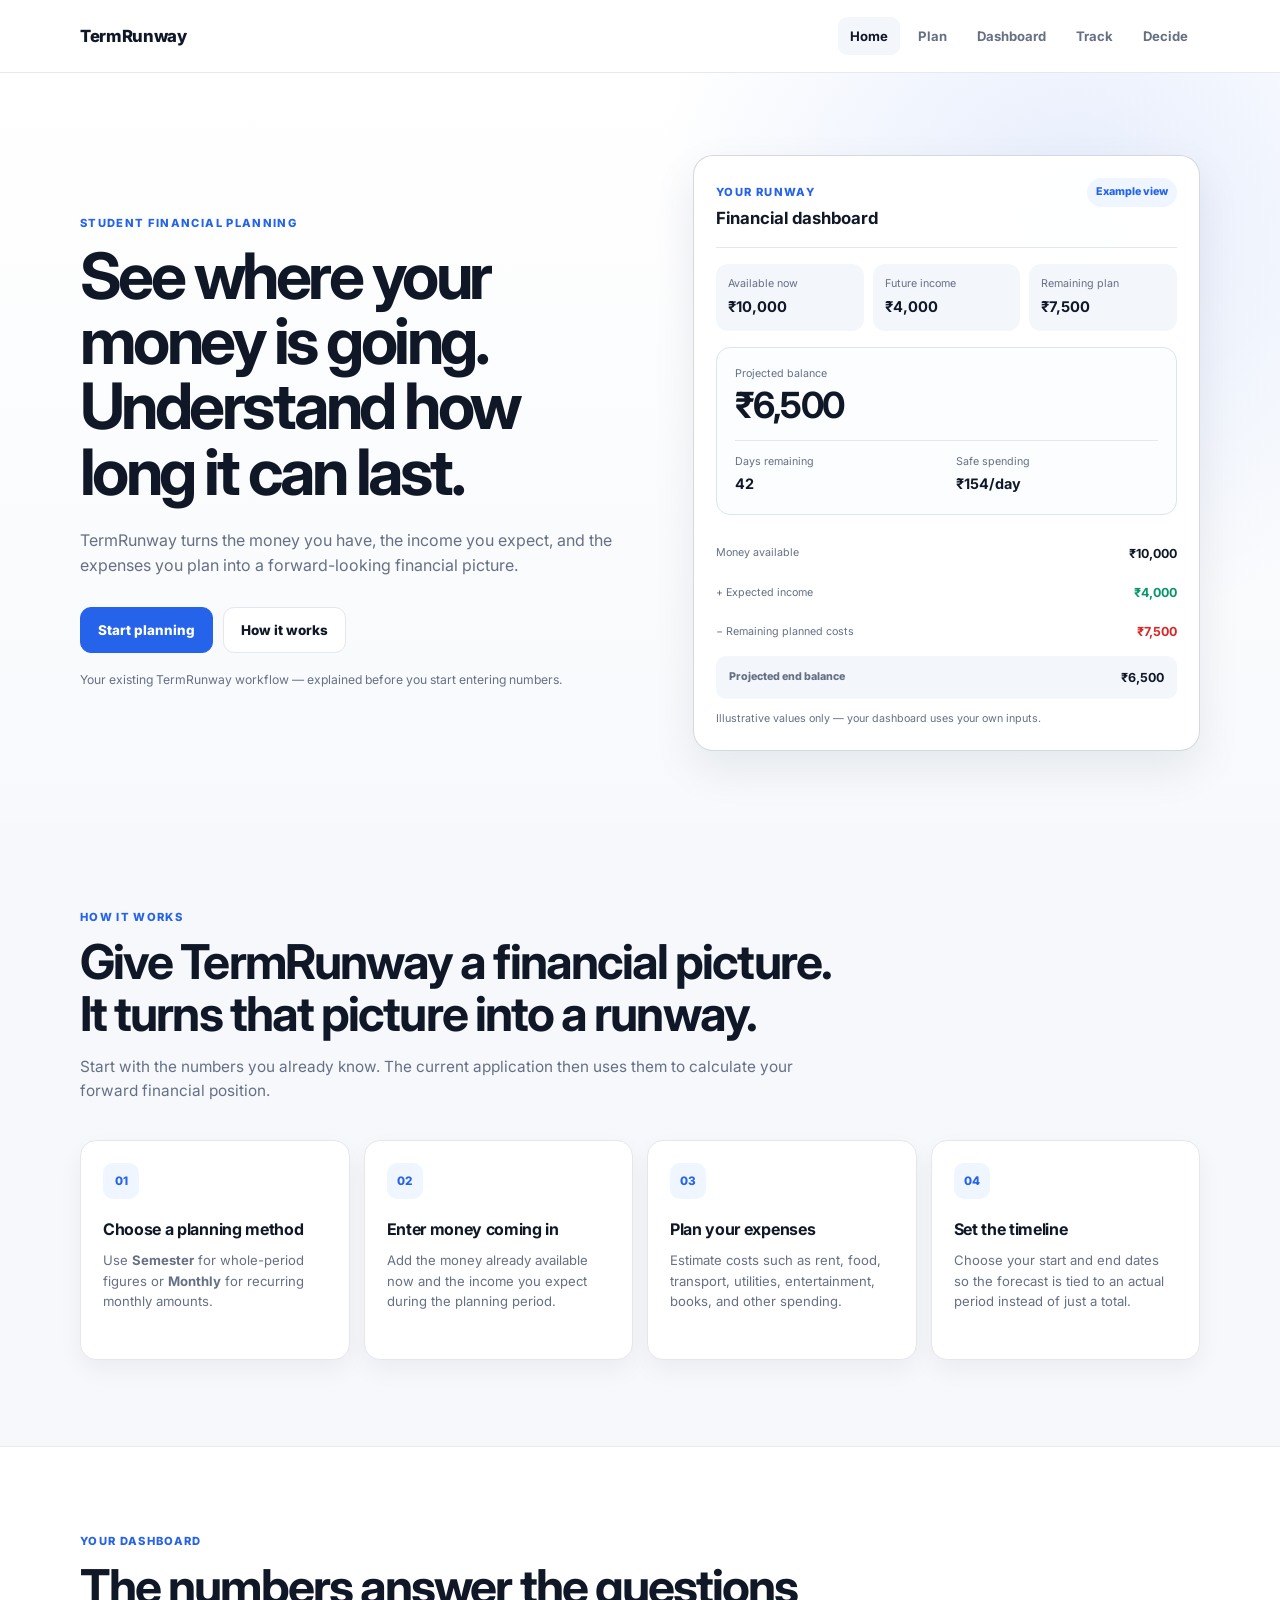
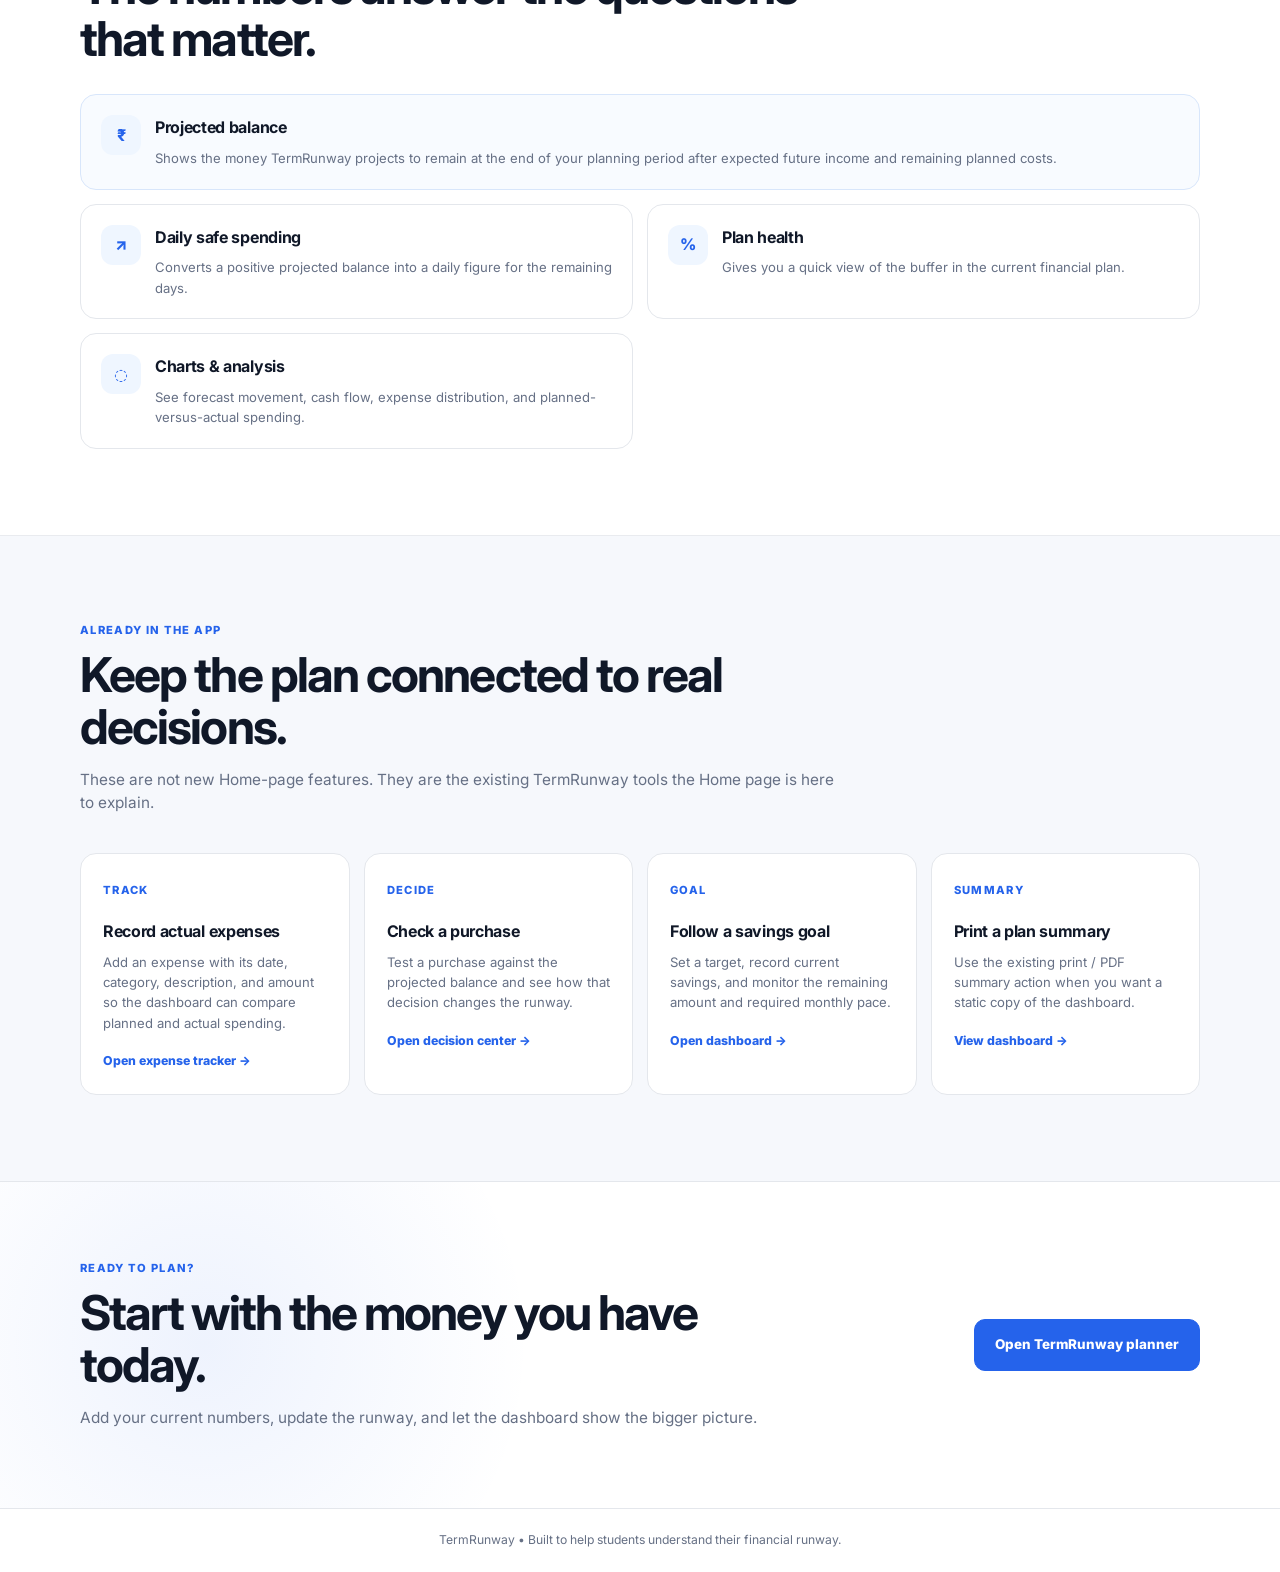
==== commit 5bf80a27: "Load shared theme before homepage styles" ====
--- a/home.html
+++ b/home.html
@@ -2,396 +2,416 @@
 <html lang="en">
 <head>
     <meta charset="UTF-8">
-    <meta name="viewport" content="width=device-width, initial-scale=1.0">
+
+    <meta
+        name="viewport"
+        content="width=device-width, initial-scale=1.0"
+    >
+
     <meta
         name="description"
-        content="TermRunway helps students plan, forecast, track, and understand their semester finances."
+        content="Learn how TermRunway helps students plan, track, and understand their semester finances."
     >
-    <title>TermRunway — Make Your Semester Money Last</title>
-
-    <link rel="preconnect" href="https://fonts.googleapis.com">
-    <link rel="preconnect" href="https://fonts.gstatic.com" crossorigin>
+
+    <title>TermRunway — Plan Your Financial Runway</title>
+
+    <link
+        rel="preconnect"
+        href="https://fonts.googleapis.com"
+    >
+
+    <link
+        rel="preconnect"
+        href="https://fonts.gstatic.com"
+        crossorigin
+    >
+
     <link
         href="https://fonts.googleapis.com/css2?family=Inter:wght@400;500;600;700;800&display=swap"
         rel="stylesheet"
     >
+
+    <link rel="stylesheet" href="css/theme.css">
     <link rel="stylesheet" href="css/home.css">
 </head>
 
 <body>
+
     <header class="home-header">
         <div class="home-container home-header-inner">
-            <a class="home-brand" href="home.html" aria-label="TermRunway home">
-                <span class="brand-mark">TR</span>
-                <span>TermRunway</span>
+
+            <a class="home-brand" href="home.html">
+                TermRunway
             </a>
 
             <nav class="home-nav" aria-label="Primary navigation">
                 <a class="active" href="home.html">Home</a>
                 <a href="index.html#planner">Plan</a>
-                <a href="index.html#runway-summary">Dashboard</a>
-                <a href="index.html#tracking">Track</a>
+                <a href="index.html#dashboard">Dashboard</a>
+                <a href="index.html#tracker">Track</a>
                 <a href="index.html#decisions">Decide</a>
             </nav>
 
-            <a class="home-nav-cta" href="index.html#planner">Open planner</a>
         </div>
     </header>
 
+
     <main>
+
+        <!-- HERO -->
         <section class="home-hero">
             <div class="home-container home-hero-grid">
+
                 <div class="hero-copy-wrap">
-                    <div class="hero-badge">
-                        <span class="badge-dot"></span>
-                        Student financial planning
-                    </div>
+
+                    <p class="home-eyebrow">
+                        STUDENT FINANCIAL PLANNING
+                    </p>
 
                     <h1>
-                        Make your semester money
-                        <span>last on purpose.</span>
+                        See where your money is going.
+                        Understand how long it can last.
                     </h1>
 
                     <p class="home-lead">
                         TermRunway turns the money you have, the income you expect,
-                        and the expenses you plan into one forward-looking financial picture.
+                        and the expenses you plan into a forward-looking financial picture.
                     </p>
 
                     <div class="hero-actions">
                         <a class="home-btn primary" href="index.html#planner">
                             Start planning
-                            <span aria-hidden="true">→</span>
                         </a>
+
                         <a class="home-btn secondary" href="#how-it-works">
-                            See how it works
+                            How it works
                         </a>
                     </div>
 
-                    <div class="hero-proof">
-                        <span>Plan</span>
-                        <i aria-hidden="true"></i>
-                        <span>Forecast</span>
-                        <i aria-hidden="true"></i>
-                        <span>Track</span>
-                        <i aria-hidden="true"></i>
-                        <span>Decide</span>
+                    <p class="hero-note">
+                        Your existing TermRunway workflow — explained before you start entering numbers.
+                    </p>
+
+                </div>
+
+
+                <!-- DASHBOARD PREVIEW -->
+                <div class="dashboard-preview" aria-label="Example TermRunway dashboard preview">
+
+                    <div class="preview-topbar">
+                        <div>
+                            <span class="preview-kicker">YOUR RUNWAY</span>
+                            <strong>Financial dashboard</strong>
+                        </div>
+
+                        <span class="preview-pill">
+                            Example view
+                        </span>
                     </div>
-                </div>
-
-                <div class="dashboard-preview" aria-label="Illustrative TermRunway dashboard preview">
-                    <div class="preview-glow"></div>
-
-                    <div class="preview-topbar">
-                        <div>
-                            <span class="preview-kicker">TERM RUNWAY</span>
-                            <strong>Your financial picture</strong>
-                        </div>
-                        <span class="preview-pill">Example</span>
-                    </div>
-
-                    <div class="preview-main-card">
-                        <div class="preview-main-heading">
-                            <span>Projected balance</span>
-                            <strong>₹6,500</strong>
-                            <small>Positive end-of-term buffer</small>
-                        </div>
-
-                        <div class="mini-chart" aria-hidden="true">
-                            <span style="height: 24%"></span>
-                            <span style="height: 34%"></span>
-                            <span style="height: 42%"></span>
-                            <span style="height: 51%"></span>
-                            <span style="height: 60%"></span>
-                            <span style="height: 72%"></span>
-                            <span style="height: 82%"></span>
-                            <span style="height: 92%"></span>
-                        </div>
-
-                        <div class="chart-caption">
-                            <span>Today</span>
-                            <strong>Projected runway</strong>
-                            <span>End date</span>
-                        </div>
-                    </div>
 
                     <div class="preview-metrics">
+
                         <div class="preview-metric">
                             <span>Available now</span>
                             <strong>₹10,000</strong>
                         </div>
+
                         <div class="preview-metric">
                             <span>Future income</span>
                             <strong>₹4,000</strong>
                         </div>
+
                         <div class="preview-metric">
-                            <span>Days remaining</span>
-                            <strong>42</strong>
-                        </div>
+                            <span>Remaining plan</span>
+                            <strong>₹7,500</strong>
+                        </div>
+
                     </div>
 
-                    <div class="preview-bottom">
-                        <div>
-                            <span>Safe spending</span>
-                            <strong>₹154/day</strong>
-                        </div>
-                        <div class="preview-status">
-                            <span class="status-dot"></span>
-                            Plan has a buffer
-                        </div>
+                    <div class="preview-balance">
+
+                        <div>
+                            <span>Projected balance</span>
+                            <strong>₹6,500</strong>
+                        </div>
+
+                        <div class="preview-balance-meta">
+                            <div>
+                                <span>Days remaining</span>
+                                <strong>42</strong>
+                            </div>
+
+                            <div>
+                                <span>Safe spending</span>
+                                <strong>₹154/day</strong>
+                            </div>
+                        </div>
+
+                    </div>
+
+                    <div class="preview-flow">
+
+                        <div class="flow-line">
+                            <span>Money available</span>
+                            <strong>₹10,000</strong>
+                        </div>
+
+                        <div class="flow-line positive">
+                            <span>+ Expected income</span>
+                            <strong>₹4,000</strong>
+                        </div>
+
+                        <div class="flow-line negative">
+                            <span>− Remaining planned costs</span>
+                            <strong>₹7,500</strong>
+                        </div>
+
+                        <div class="flow-result">
+                            <span>Projected end balance</span>
+                            <strong>₹6,500</strong>
+                        </div>
+
                     </div>
 
                     <p class="preview-footnote">
                         Illustrative values only — your dashboard uses your own inputs.
                     </p>
-                </div>
+
+                </div>
+
             </div>
         </section>
 
-        <section class="home-section intro-strip">
-            <div class="home-container intro-strip-inner">
-                <div>
-                    <span class="strip-label">ONE PLACE FOR THE FULL PICTURE</span>
+
+        <!-- HOW IT WORKS -->
+        <section class="home-section" id="how-it-works">
+            <div class="home-container">
+
+                <div class="section-intro">
+                    <p class="home-eyebrow">HOW IT WORKS</p>
+
+                    <h2>
+                        Give TermRunway a financial picture.
+                        It turns that picture into a runway.
+                    </h2>
+
                     <p>
-                        From the first plan to the next purchase, keep your semester finances connected.
-                    </p>
-                </div>
-                <a href="index.html#runway-summary">Explore the dashboard →</a>
+                        Start with the numbers you already know. The current application
+                        then uses them to calculate your forward financial position.
+                    </p>
+                </div>
+
+
+                <div class="steps-grid">
+
+                    <article class="step-card">
+                        <span class="step-number">01</span>
+                        <h3>Choose a planning method</h3>
+                        <p>
+                            Use <strong>Semester</strong> for whole-period figures or
+                            <strong>Monthly</strong> for recurring monthly amounts.
+                        </p>
+                    </article>
+
+                    <article class="step-card">
+                        <span class="step-number">02</span>
+                        <h3>Enter money coming in</h3>
+                        <p>
+                            Add the money already available now and the income you
+                            expect during the planning period.
+                        </p>
+                    </article>
+
+                    <article class="step-card">
+                        <span class="step-number">03</span>
+                        <h3>Plan your expenses</h3>
+                        <p>
+                            Estimate costs such as rent, food, transport, utilities,
+                            entertainment, books, and other spending.
+                        </p>
+                    </article>
+
+                    <article class="step-card">
+                        <span class="step-number">04</span>
+                        <h3>Set the timeline</h3>
+                        <p>
+                            Choose your start and end dates so the forecast is tied
+                            to an actual period instead of just a total.
+                        </p>
+                    </article>
+
+                </div>
+
             </div>
         </section>
 
-        <section class="home-section" id="how-it-works">
+
+        <!-- DASHBOARD EXPLANATION -->
+        <section class="home-section soft-section">
             <div class="home-container">
-                <div class="section-heading">
-                    <div>
-                        <p class="home-eyebrow">HOW IT WORKS</p>
-                        <h2>Start with today. Think through the whole term.</h2>
-                    </div>
-                    <p>
-                        TermRunway is built around a simple idea: a budget is more useful
-                        when it shows what today's choices mean for tomorrow.
-                    </p>
-                </div>
-
-                <div class="steps-grid">
-                    <article class="step-card">
-                        <span class="step-number">01</span>
-                        <div>
-                            <h3>Set the timeline</h3>
+
+                <div class="section-intro compact">
+                    <p class="home-eyebrow">YOUR DASHBOARD</p>
+
+                    <h2>
+                        The numbers answer the questions that matter.
+                    </h2>
+                </div>
+
+
+                <div class="dashboard-explain-grid">
+
+                    <article class="explain-card featured">
+                        <span class="explain-icon">₹</span>
+                        <div>
+                            <h3>Projected balance</h3>
                             <p>
-                                Choose the planning period with start and end dates,
-                                using a semester or monthly approach.
+                                Shows the money TermRunway projects to remain at
+                                the end of your planning period after expected
+                                future income and remaining planned costs.
                             </p>
                         </div>
                     </article>
 
-                    <article class="step-card">
-                        <span class="step-number">02</span>
-                        <div>
-                            <h3>Add money coming in</h3>
+                    <article class="explain-card">
+                        <span class="explain-icon">↗</span>
+                        <div>
+                            <h3>Daily safe spending</h3>
                             <p>
-                                Enter what is already available and the income
-                                you expect during the period.
+                                Converts a positive projected balance into a
+                                daily figure for the remaining days.
                             </p>
                         </div>
                     </article>
 
-                    <article class="step-card">
-                        <span class="step-number">03</span>
-                        <div>
-                            <h3>Plan the costs</h3>
+                    <article class="explain-card">
+                        <span class="explain-icon">%</span>
+                        <div>
+                            <h3>Plan health</h3>
                             <p>
-                                Account for recurring and planned expenses such as
-                                food, rent, transport, utilities, books, and more.
+                                Gives you a quick view of the buffer in the
+                                current financial plan.
                             </p>
                         </div>
                     </article>
 
-                    <article class="step-card">
-                        <span class="step-number">04</span>
-                        <div>
-                            <h3>Read the runway</h3>
+                    <article class="explain-card">
+                        <span class="explain-icon">◌</span>
+                        <div>
+                            <h3>Charts & analysis</h3>
                             <p>
-                                See projected balance, remaining days, spending
-                                patterns, and the room your plan leaves for decisions.
+                                See forecast movement, cash flow, expense
+                                distribution, and planned-versus-actual spending.
                             </p>
                         </div>
                     </article>
-                </div>
+
+                </div>
+
             </div>
         </section>
 
-        <section class="home-section soft-section">
+
+        <!-- EXISTING TOOLS -->
+        <section class="home-section">
             <div class="home-container">
-                <div class="section-heading">
-                    <div>
-                        <p class="home-eyebrow">WHAT YOU CAN SEE</p>
-                        <h2>Not just a total. A financial picture.</h2>
-                    </div>
+
+                <div class="section-intro">
+                    <p class="home-eyebrow">ALREADY IN THE APP</p>
+
+                    <h2>
+                        Keep the plan connected to real decisions.
+                    </h2>
+
                     <p>
-                        Each part of the dashboard answers a different question about
-                        where your money is going and how long the plan can hold.
-                    </p>
-                </div>
-
-                <div class="feature-grid">
-                    <article class="feature-card feature-card-large">
-                        <span class="feature-icon">₹</span>
-                        <div>
-                            <span class="feature-label">FORECAST</span>
-                            <h3>Projected balance</h3>
-                            <p>
-                                See what your plan projects to remain at the end of the
-                                period after expected income and remaining planned costs.
-                            </p>
-                        </div>
-                        <div class="feature-value">
-                            <span>Example</span>
-                            <strong>₹6,500</strong>
-                        </div>
-                    </article>
-
-                    <article class="feature-card">
-                        <span class="feature-icon">◷</span>
-                        <div>
-                            <span class="feature-label">TIME</span>
-                            <h3>Days remaining</h3>
-                            <p>
-                                Connect the money left to the time left in the plan.
-                            </p>
-                        </div>
-                    </article>
-
-                    <article class="feature-card">
-                        <span class="feature-icon">↗</span>
-                        <div>
-                            <span class="feature-label">PACE</span>
-                            <h3>Daily safe spending</h3>
-                            <p>
-                                Turn a positive projected balance into a daily planning figure.
-                            </p>
-                        </div>
-                    </article>
-
-                    <article class="feature-card">
-                        <span class="feature-icon">◎</span>
-                        <div>
-                            <span class="feature-label">ANALYZE</span>
-                            <h3>Spending analysis</h3>
-                            <p>
-                                Understand expense distribution and planned-versus-actual spending.
-                            </p>
-                        </div>
-                    </article>
-
-                    <article class="feature-card">
-                        <span class="feature-icon">✓</span>
-                        <div>
-                            <span class="feature-label">DECIDE</span>
-                            <h3>Purchase checks</h3>
-                            <p>
-                                Test a planned purchase against the financial picture before you spend.
-                            </p>
-                        </div>
-                    </article>
-                </div>
+                        These are not new Home-page features. They are the existing
+                        TermRunway tools the Home page is here to explain.
+                    </p>
+                </div>
+
+
+                <div class="tool-grid">
+
+                    <article class="tool-card">
+                        <span class="tool-label">TRACK</span>
+                        <h3>Record actual expenses</h3>
+                        <p>
+                            Add an expense with its date, category, description,
+                            and amount so the dashboard can compare planned and actual spending.
+                        </p>
+                        <a href="index.html#tracker">Open expense tracker →</a>
+                    </article>
+
+                    <article class="tool-card">
+                        <span class="tool-label">DECIDE</span>
+                        <h3>Check a purchase</h3>
+                        <p>
+                            Test a purchase against the projected balance and see
+                            how that decision changes the runway.
+                        </p>
+                        <a href="index.html#decisions">Open decision center →</a>
+                    </article>
+
+                    <article class="tool-card">
+                        <span class="tool-label">GOAL</span>
+                        <h3>Follow a savings goal</h3>
+                        <p>
+                            Set a target, record current savings, and monitor the
+                            remaining amount and required monthly pace.
+                        </p>
+                        <a href="index.html#dashboard">Open dashboard →</a>
+                    </article>
+
+                    <article class="tool-card">
+                        <span class="tool-label">SUMMARY</span>
+                        <h3>Print a plan summary</h3>
+                        <p>
+                            Use the existing print / PDF summary action when
+                            you want a static copy of the dashboard.
+                        </p>
+                        <a href="index.html#dashboard">View dashboard →</a>
+                    </article>
+
+                </div>
+
             </div>
         </section>
 
-        <section class="home-section decision-section">
-            <div class="home-container decision-grid">
+
+        <!-- FINAL CTA -->
+        <section class="home-cta">
+            <div class="home-container cta-inner">
+
                 <div>
-                    <p class="home-eyebrow">BUILT AROUND REAL STUDENT DECISIONS</p>
-                    <h2>What happens when the plan meets real life?</h2>
+                    <p class="home-eyebrow">READY TO PLAN?</p>
+
+                    <h2>
+                        Start with the money you have today.
+                    </h2>
+
                     <p>
-                        Plans change. Expenses appear. Income moves. TermRunway keeps the
-                        forecast connected to actual spending so you can see the effect instead
-                        of relying on a single budget number.
-                    </p>
-
-                    <div class="decision-points">
-                        <div>
-                            <span>01</span>
-                            <strong>Record actual expenses</strong>
-                            <p>Compare what you planned with what you really spent.</p>
-                        </div>
-                        <div>
-                            <span>02</span>
-                            <strong>Check a purchase</strong>
-                            <p>See how a new expense changes the projected runway.</p>
-                        </div>
-                        <div>
-                            <span>03</span>
-                            <strong>Track a savings goal</strong>
-                            <p>Keep a separate target visible without losing the bigger picture.</p>
-                        </div>
-                    </div>
-                </div>
-
-                <div class="decision-card">
-                    <span class="decision-card-kicker">THE CORE QUESTION</span>
-                    <strong>“Can my money support this?”</strong>
-                    <p>
-                        TermRunway gives you a financial context for the decision,
-                        not just an isolated expense amount.
-                    </p>
-                    <a href="index.html#decisions">Open decision center →</a>
-                </div>
+                        Add your current numbers, update the runway,
+                        and let the dashboard show the bigger picture.
+                    </p>
+                </div>
+
+                <a class="home-btn primary large" href="index.html#planner">
+                    Open TermRunway planner
+                </a>
+
             </div>
         </section>
 
-        <section class="home-section">
-            <div class="home-container">
-                <div class="method-card">
-                    <div>
-                        <p class="home-eyebrow">FLEXIBLE PLANNING</p>
-                        <h2>Semester numbers or monthly numbers. Start where your data is.</h2>
-                    </div>
-
-                    <div class="method-options">
-                        <div class="method-option active">
-                            <span>Semester</span>
-                            <p>Plan across your full academic period.</p>
-                        </div>
-                        <div class="method-option">
-                            <span>Monthly</span>
-                            <p>Work with recurring monthly income and expenses.</p>
-                        </div>
-                    </div>
-
-                    <a class="home-btn secondary" href="index.html#planner">
-                        Choose a method
-                    </a>
-                </div>
-            </div>
-        </section>
-
-        <section class="home-cta">
-            <div class="home-container cta-inner">
-                <div>
-                    <p class="home-eyebrow">READY TO START?</p>
-                    <h2>Build your runway before the money starts running out.</h2>
-                    <p>
-                        Put your current numbers into the planner and turn them into a
-                        timeline you can actually follow.
-                    </p>
-                </div>
-
-                <a class="home-btn primary large" href="index.html#planner">
-                    Open TermRunway
-                    <span aria-hidden="true">→</span>
-                </a>
-            </div>
-        </section>
     </main>
 
+
     <footer class="home-footer">
-        <div class="home-container footer-inner">
-            <div class="home-brand">
-                <span class="brand-mark">TR</span>
-                <span>TermRunway</span>
-            </div>
-            <p>Plan smarter. See further.</p>
+        <div class="home-container">
+            <p>
+                TermRunway • Built to help students understand their financial runway.
+            </p>
         </div>
     </footer>
+
 </body>
 </html>
--- a/css/theme.css
+++ b/css/theme.css
@@ -0,0 +1,178 @@
+/* =========================================================
+   TERM RUNWAY — SHARED THEME
+   V1
+
+   Ownership
+   ----------
+   theme.css  = visual identity + design tokens
+   home.css   = homepage layout/components
+   styles.css = planner/dashboard layout/components
+
+   Financial/application logic is kept in JavaScript.
+========================================================= */
+
+:root {
+    /* Typography */
+    --tr-font-sans:
+        "Inter",
+        system-ui,
+        -apple-system,
+        BlinkMacSystemFont,
+        "Segoe UI",
+        sans-serif;
+
+    /* Brand */
+    --tr-primary: #2563eb;
+    --tr-primary-dark: #1d4ed8;
+    --tr-primary-soft: #eff6ff;
+
+    /* Surfaces */
+    --tr-bg: #f6f8fc;
+    --tr-surface: #ffffff;
+    --tr-surface-soft: #f8fafc;
+
+    /* Text */
+    --tr-text: #172033;
+    --tr-text-strong: #101828;
+    --tr-text-soft: #475467;
+    --tr-muted: #667085;
+
+    /* Borders */
+    --tr-border: #e4e7ec;
+    --tr-border-strong: #cbd5e1;
+    --tr-input-border: #d8e0eb;
+
+    /* Semantic */
+    --tr-success: #14804a;
+    --tr-success-soft: #ecfdf3;
+    --tr-success-border: #b7ebcb;
+
+    --tr-warning: #a15c00;
+    --tr-warning-soft: #fff7e6;
+    --tr-warning-border: #efd59f;
+
+    --tr-danger: #b42318;
+    --tr-danger-soft: #fef3f2;
+    --tr-danger-border: #f2c5c1;
+
+    --tr-neutral-soft: #f2f4f7;
+
+    /* Data visualization */
+    --tr-track: #eef2f6;
+    --tr-grid: #dbe3f0;
+
+    /* Shape */
+    --tr-radius-sm: 10px;
+    --tr-radius-md: 12px;
+    --tr-radius-lg: 14px;
+    --tr-radius-xl: 18px;
+    --tr-radius-2xl: 20px;
+    --tr-radius-3xl: 24px;
+    --tr-radius-pill: 999px;
+
+    /* Shadows */
+    --tr-shadow-soft: 0 10px 24px rgba(16, 24, 40, 0.05);
+    --tr-shadow-card: 0 16px 40px rgba(16, 24, 40, 0.07);
+    --tr-shadow: 0 18px 45px rgba(16, 24, 40, 0.08);
+
+    /* Motion */
+    --tr-ease: cubic-bezier(0.22, 1, 0.36, 1);
+    --tr-duration-fast: 0.18s;
+    --tr-duration-normal: 0.25s;
+
+    /* -----------------------------------------
+       Compatibility aliases
+       Existing component selectors use these.
+    ----------------------------------------- */
+
+    --bg: var(--tr-bg);
+    --surface: var(--tr-surface);
+    --surface-soft: var(--tr-surface-soft);
+
+    --text: var(--tr-text);
+    --muted: var(--tr-muted);
+    --border: var(--tr-border);
+
+    --primary: #111827;
+    --accent: var(--tr-primary);
+    --accent-soft: var(--tr-primary-soft);
+
+    --success: var(--tr-success);
+    --success-soft: var(--tr-success-soft);
+
+    --warning: var(--tr-warning);
+    --warning-soft: var(--tr-warning-soft);
+
+    --danger: var(--tr-danger);
+    --danger-soft: var(--tr-danger-soft);
+
+    --radius: var(--tr-radius-xl);
+    --shadow: var(--tr-shadow-card);
+
+    /* Homepage aliases */
+    --home-bg: var(--tr-bg);
+    --home-surface: var(--tr-surface);
+    --home-surface-soft: #f3f6fb;
+
+    --home-text: var(--tr-text-strong);
+    --home-muted: var(--tr-muted);
+    --home-border: var(--tr-border);
+
+    --home-primary: var(--tr-primary);
+    --home-primary-dark: var(--tr-primary-dark);
+    --home-success: #059669;
+    --home-danger: #dc2626;
+
+    --home-shadow: var(--tr-shadow);
+    --home-shadow-soft: var(--tr-shadow-soft);
+}
+
+
+/* =========================================================
+   GLOBAL VISUAL PRIMITIVES
+========================================================= */
+
+html {
+    scroll-behavior: smooth;
+}
+
+body {
+    font-family: var(--tr-font-sans);
+}
+
+button,
+input,
+select {
+    font: inherit;
+}
+
+button {
+    cursor: pointer;
+}
+
+::selection {
+    background: rgba(37, 99, 235, 0.16);
+    color: var(--tr-text);
+}
+
+button:focus-visible,
+a:focus-visible,
+input:focus-visible,
+select:focus-visible {
+    outline: 3px solid rgba(37, 99, 235, 0.20);
+    outline-offset: 2px;
+}
+
+@media (prefers-reduced-motion: reduce) {
+    html {
+        scroll-behavior: auto;
+    }
+
+    *,
+    *::before,
+    *::after {
+        animation-duration: 0.01ms !important;
+        animation-iteration-count: 1 !important;
+        transition-duration: 0.01ms !important;
+    }
+}
--- a/css/home.css
+++ b/css/home.css
@@ -1,16 +1,9 @@
-:root {
-    --home-bg: #f6f8fc;
-    --home-surface: #ffffff;
-    --home-surface-soft: #f1f5fb;
-    --home-text: #0f172a;
-    --home-muted: #64748b;
-    --home-border: #e2e8f0;
-    --home-primary: #2563eb;
-    --home-primary-dark: #1d4ed8;
-    --home-success: #059669;
-    --home-shadow: 0 24px 70px rgba(15, 23, 42, 0.10);
-    --home-shadow-soft: 0 10px 30px rgba(15, 23, 42, 0.06);
-}
+/* =========================================================
+   TERM RUNWAY — HOMEPAGE STYLES
+
+   Shared visual tokens live in css/theme.css.
+   This file owns homepage layout and components.
+========================================================= */
 
 * {
     box-sizing: border-box;
@@ -33,53 +26,38 @@
 }
 
 .home-container {
-    width: min(1160px, calc(100% - 40px));
+    width: min(1120px, calc(100% - 40px));
     margin: 0 auto;
 }
 
 .home-header {
     position: sticky;
     top: 0;
-    z-index: 50;
-    background: rgba(255, 255, 255, 0.88);
-    border-bottom: 1px solid rgba(226, 232, 240, 0.9);
-    backdrop-filter: blur(16px);
+    z-index: 20;
+    background: rgba(255, 255, 255, 0.93);
+    border-bottom: 1px solid rgba(228, 231, 236, 0.9);
+    backdrop-filter: blur(12px);
 }
 
 .home-header-inner {
-    min-height: 74px;
+    min-height: 72px;
     display: flex;
     align-items: center;
-    gap: 28px;
+    justify-content: space-between;
+    gap: 24px;
 }
 
 .home-brand {
-    display: inline-flex;
-    align-items: center;
-    gap: 10px;
-    color: var(--home-text);
     text-decoration: none;
-    font-weight: 800;
-    letter-spacing: -0.03em;
-}
-
-.brand-mark {
-    display: inline-grid;
-    width: 31px;
-    height: 31px;
-    place-items: center;
-    border-radius: 9px;
-    color: #ffffff;
-    background: var(--home-primary);
-    font-size: 0.62rem;
-    letter-spacing: 0.02em;
+    font-size: 1.05rem;
+    font-weight: 800;
+    letter-spacing: -0.02em;
 }
 
 .home-nav {
     display: flex;
     align-items: center;
-    gap: 4px;
-    margin-left: auto;
+    gap: 6px;
 }
 
 .home-nav a {
@@ -87,9 +65,8 @@
     border-radius: 9px;
     color: var(--home-muted);
     text-decoration: none;
-    font-size: 0.78rem;
+    font-size: 0.82rem;
     font-weight: 700;
-    transition: background 0.18s ease, color 0.18s ease;
 }
 
 .home-nav a:hover,
@@ -98,137 +75,74 @@
     background: var(--home-surface-soft);
 }
 
-.home-nav-cta {
-    display: inline-flex;
-    align-items: center;
-    justify-content: center;
-    min-height: 39px;
-    padding: 9px 14px;
-    border-radius: 10px;
-    color: #ffffff;
-    background: var(--home-text);
-    text-decoration: none;
-    font-size: 0.77rem;
-    font-weight: 800;
-    transition: transform 0.18s ease, background 0.18s ease;
-}
-
-.home-nav-cta:hover {
-    transform: translateY(-1px);
-    background: #1e293b;
-}
-
 .home-hero {
-    position: relative;
-    overflow: hidden;
-    padding: 94px 0 86px;
+    padding: 82px 0 72px;
     background:
-        radial-gradient(circle at 82% 14%, rgba(37, 99, 235, 0.14), transparent 31%),
-        radial-gradient(circle at 18% 76%, rgba(59, 130, 246, 0.06), transparent 28%),
-        linear-gradient(180deg, #ffffff 0%, #f8faff 100%);
-}
-
-.home-hero::before {
-    content: "";
-    position: absolute;
-    inset: auto -10% -230px auto;
-    width: 520px;
-    height: 520px;
-    border: 1px solid rgba(37, 99, 235, 0.08);
-    border-radius: 50%;
-    pointer-events: none;
+        radial-gradient(circle at 84% 18%, rgba(37, 99, 235, 0.11), transparent 34%),
+        linear-gradient(180deg, #ffffff 0%, #f7f9fc 100%);
 }
 
 .home-hero-grid {
-    position: relative;
-    display: grid;
-    grid-template-columns: minmax(0, 0.98fr) minmax(440px, 1.02fr);
-    gap: 72px;
-    align-items: center;
-}
-
-.hero-copy-wrap {
-    max-width: 640px;
-}
-
-.hero-badge {
-    display: inline-flex;
-    align-items: center;
-    gap: 8px;
-    padding: 8px 11px;
-    border: 1px solid #dbe7fb;
-    border-radius: 999px;
-    background: #f8fbff;
+    display: grid;
+    grid-template-columns: minmax(0, 1.04fr) minmax(420px, 0.96fr);
+    gap: 64px;
+    align-items: center;
+}
+
+.home-eyebrow,
+.preview-kicker,
+.tool-label {
+    margin: 0 0 10px;
+    font-size: 0.7rem;
+    font-weight: 800;
+    letter-spacing: 0.12em;
     color: var(--home-primary);
-    font-size: 0.68rem;
-    font-weight: 800;
-    letter-spacing: 0.04em;
-}
-
-.badge-dot,
-.status-dot {
-    width: 7px;
-    height: 7px;
-    border-radius: 50%;
-    background: var(--home-primary);
 }
 
 .hero-copy-wrap h1 {
-    max-width: 720px;
-    margin: 22px 0 0;
-    font-size: clamp(3rem, 5.8vw, 5.6rem);
-    line-height: 0.98;
-    letter-spacing: -0.065em;
-}
-
-.hero-copy-wrap h1 span {
-    display: block;
-    color: var(--home-primary);
+    max-width: 680px;
+    margin: 0;
+    font-size: clamp(2.5rem, 5vw, 4.4rem);
+    line-height: 1.02;
+    letter-spacing: -0.055em;
 }
 
 .home-lead {
-    max-width: 610px;
-    margin: 26px 0 0;
-    color: var(--home-muted);
-    font-size: 1.02rem;
-    line-height: 1.72;
+    max-width: 620px;
+    margin: 24px 0 0;
+    color: var(--home-muted);
+    font-size: 1rem;
 }
 
 .hero-actions {
     display: flex;
     flex-wrap: wrap;
     gap: 10px;
-    margin-top: 31px;
+    margin-top: 30px;
 }
 
 .home-btn {
     display: inline-flex;
     align-items: center;
     justify-content: center;
-    gap: 9px;
-    min-height: 47px;
+    min-height: 46px;
     padding: 11px 17px;
-    border: 1px solid transparent;
     border-radius: 11px;
     text-decoration: none;
-    font-size: 0.8rem;
-    font-weight: 800;
-    transition:
-        transform 0.18s ease,
-        background 0.18s ease,
-        border-color 0.18s ease,
-        box-shadow 0.18s ease;
+    font-size: 0.84rem;
+    font-weight: 800;
+    border: 1px solid transparent;
+    transition: transform 0.15s ease, background 0.15s ease, border-color 0.15s ease;
 }
 
 .home-btn:hover {
-    transform: translateY(-2px);
+    transform: translateY(-1px);
 }
 
 .home-btn.primary {
     color: #ffffff;
     background: var(--home-primary);
     border-color: var(--home-primary);
-    box-shadow: 0 10px 24px rgba(37, 99, 235, 0.20);
 }
 
 .home-btn.primary:hover {
@@ -238,84 +152,42 @@
 
 .home-btn.secondary {
     color: var(--home-text);
-    background: rgba(255, 255, 255, 0.90);
+    background: #ffffff;
     border-color: var(--home-border);
 }
 
-.home-btn.secondary:hover {
-    border-color: #cbd5e1;
-    background: #ffffff;
-}
-
 .home-btn.large {
-    min-height: 53px;
+    min-height: 52px;
     padding: 12px 20px;
 }
 
-.hero-proof {
-    display: flex;
-    align-items: center;
-    flex-wrap: wrap;
-    gap: 9px;
-    margin-top: 25px;
-    color: #475569;
-    font-size: 0.72rem;
-    font-weight: 800;
-}
-
-.hero-proof i {
-    display: block;
-    width: 3px;
-    height: 3px;
-    border-radius: 50%;
-    background: #94a3b8;
+.hero-note {
+    margin: 18px 0 0;
+    color: var(--home-muted);
+    font-size: 0.76rem;
 }
 
 .dashboard-preview {
-    position: relative;
     padding: 22px;
-    overflow: hidden;
-    border: 1px solid rgba(203, 213, 225, 0.94);
-    border-radius: 24px;
+    border: 1px solid rgba(208, 213, 221, 0.9);
+    border-radius: 20px;
     background: rgba(255, 255, 255, 0.96);
     box-shadow: var(--home-shadow);
 }
 
-.preview-glow {
-    position: absolute;
-    top: -120px;
-    right: -80px;
-    width: 280px;
-    height: 280px;
-    border-radius: 50%;
-    background: rgba(37, 99, 235, 0.09);
-    filter: blur(8px);
-    pointer-events: none;
-}
-
 .preview-topbar {
-    position: relative;
     display: flex;
     align-items: flex-start;
     justify-content: space-between;
     gap: 18px;
-    padding-bottom: 17px;
+    padding-bottom: 16px;
     border-bottom: 1px solid var(--home-border);
-}
-
-.preview-kicker {
-    display: block;
-    margin-bottom: 4px;
-    color: var(--home-primary);
-    font-size: 0.62rem;
-    font-weight: 800;
-    letter-spacing: 0.13em;
 }
 
 .preview-topbar strong {
     display: block;
-    font-size: 1rem;
-    letter-spacing: -0.02em;
+    margin-top: 2px;
+    font-size: 1.05rem;
 }
 
 .preview-pill {
@@ -323,507 +195,281 @@
     border-radius: 999px;
     background: #eff6ff;
     color: var(--home-primary);
-    font-size: 0.63rem;
-    font-weight: 800;
-}
-
-.preview-main-card {
-    position: relative;
-    margin-top: 16px;
+    font-size: 0.67rem;
+    font-weight: 800;
+    white-space: nowrap;
+}
+
+.preview-metrics {
+    display: grid;
+    grid-template-columns: repeat(3, 1fr);
+    gap: 9px;
+    padding: 16px 0;
+}
+
+.preview-metric {
+    min-width: 0;
+    padding: 12px;
+    border-radius: 12px;
+    background: var(--home-surface-soft);
+}
+
+.preview-metric span,
+.preview-balance span,
+.preview-balance-meta span,
+.flow-line span,
+.flow-result span {
+    display: block;
+    color: var(--home-muted);
+    font-size: 0.67rem;
+}
+
+.preview-metric strong {
+    display: block;
+    margin-top: 4px;
+    font-size: 0.92rem;
+    white-space: nowrap;
+    overflow: hidden;
+    text-overflow: ellipsis;
+}
+
+.preview-balance {
     padding: 18px;
     border: 1px solid #dbe5f2;
-    border-radius: 17px;
-    background: linear-gradient(180deg, #fbfdff 0%, #f7faff 100%);
-}
-
-.preview-main-heading span {
-    display: block;
-    color: var(--home-muted);
-    font-size: 0.68rem;
-}
-
-.preview-main-heading strong {
-    display: block;
-    margin-top: 6px;
-    font-size: 2.7rem;
-    line-height: 0.98;
-    letter-spacing: -0.055em;
-}
-
-.preview-main-heading small {
-    display: block;
-    margin-top: 8px;
-    color: var(--home-success);
-    font-size: 0.66rem;
-    font-weight: 800;
-}
-
-.mini-chart {
-    display: flex;
-    align-items: end;
-    gap: 7px;
-    height: 118px;
-    margin-top: 18px;
-    padding: 10px 4px 4px;
-    border-bottom: 1px solid #d7e1ee;
-}
-
-.mini-chart span {
-    flex: 1;
-    min-width: 8px;
-    border-radius: 5px 5px 1px 1px;
-    background: linear-gradient(180deg, #60a5fa 0%, #2563eb 100%);
-    opacity: 0.86;
-}
-
-.chart-caption {
-    display: grid;
-    grid-template-columns: 1fr auto 1fr;
-    align-items: center;
-    gap: 10px;
-    margin-top: 9px;
-}
-
-.chart-caption span {
-    color: #94a3b8;
-    font-size: 0.58rem;
-}
-
-.chart-caption span:last-child {
-    text-align: right;
-}
-
-.chart-caption strong {
-    color: #475569;
-    font-size: 0.62rem;
-    text-align: center;
-}
-
-.preview-metrics {
-    display: grid;
-    grid-template-columns: repeat(3, 1fr);
-    gap: 9px;
-    margin-top: 12px;
-}
-
-.preview-metric {
-    padding: 12px;
-    border: 1px solid var(--home-border);
-    border-radius: 12px;
-    background: var(--home-surface-soft);
-}
-
-.preview-metric span,
-.preview-bottom span {
-    display: block;
-    color: var(--home-muted);
-    font-size: 0.62rem;
-}
-
-.preview-metric strong,
-.preview-bottom strong {
+    border-radius: 14px;
+    background: #fbfdff;
+}
+
+.preview-balance > div:first-child strong {
     display: block;
     margin-top: 4px;
-    font-size: 0.84rem;
-}
-
-.preview-bottom {
+    font-size: 2.25rem;
+    line-height: 1;
+    letter-spacing: -0.045em;
+}
+
+.preview-balance-meta {
+    display: grid;
+    grid-template-columns: 1fr 1fr;
+    gap: 18px;
+    margin-top: 17px;
+    padding-top: 13px;
+    border-top: 1px solid var(--home-border);
+}
+
+.preview-balance-meta strong {
+    display: block;
+    margin-top: 3px;
+    font-size: 0.9rem;
+}
+
+.preview-flow {
+    margin-top: 15px;
+    padding-top: 4px;
+}
+
+.flow-line,
+.flow-result {
     display: flex;
     align-items: center;
     justify-content: space-between;
     gap: 18px;
-    margin-top: 12px;
-    padding: 13px 14px;
-    border-radius: 12px;
-    background: #0f172a;
-    color: #ffffff;
-}
-
-.preview-bottom span {
-    color: #94a3b8;
-}
-
-.preview-status {
-    display: inline-flex;
-    align-items: center;
-    gap: 7px;
-    color: #dbeafe;
-    font-size: 0.66rem;
-    font-weight: 800;
+    padding: 10px 0;
+    font-size: 0.78rem;
+}
+
+.flow-line strong,
+.flow-result strong {
     white-space: nowrap;
 }
 
-.preview-status .status-dot {
-    background: #34d399;
+.flow-line.positive strong {
+    color: var(--home-success);
+}
+
+.flow-line.negative strong {
+    color: var(--home-danger);
+}
+
+.flow-result {
+    margin-top: 4px;
+    padding: 12px 13px;
+    border-radius: 10px;
+    background: var(--home-surface-soft);
+    font-weight: 800;
 }
 
 .preview-footnote {
-    position: relative;
-    margin: 11px 2px 0;
-    color: var(--home-muted);
-    font-size: 0.61rem;
+    margin: 12px 0 0;
+    color: var(--home-muted);
+    font-size: 0.67rem;
 }
 
 .home-section {
-    padding: 92px 0;
-}
-
-.intro-strip {
-    padding: 22px 0;
-    border-top: 1px solid var(--home-border);
-    border-bottom: 1px solid var(--home-border);
+    padding: 86px 0;
+}
+
+.soft-section {
     background: #ffffff;
-}
-
-.intro-strip-inner {
-    display: flex;
-    align-items: center;
-    justify-content: space-between;
-    gap: 24px;
-}
-
-.strip-label {
-    display: block;
-    margin-bottom: 4px;
-    color: var(--home-primary);
-    font-size: 0.61rem;
-    font-weight: 800;
-    letter-spacing: 0.12em;
-}
-
-.intro-strip p {
-    margin: 0;
-    color: #475569;
-    font-size: 0.79rem;
-    font-weight: 600;
-}
-
-.intro-strip a {
-    color: var(--home-primary);
-    text-decoration: none;
-    font-size: 0.73rem;
-    font-weight: 800;
-    white-space: nowrap;
-}
-
-.section-heading {
-    display: grid;
-    grid-template-columns: minmax(0, 1fr) minmax(280px, 0.55fr);
-    gap: 70px;
-    align-items: end;
+    border-top: 1px solid rgba(228, 231, 236, 0.8);
+    border-bottom: 1px solid rgba(228, 231, 236, 0.8);
+}
+
+.section-intro {
+    max-width: 760px;
     margin-bottom: 38px;
 }
 
-.home-eyebrow,
-.feature-label,
-.decision-card-kicker {
-    margin: 0 0 10px;
-    color: var(--home-primary);
-    font-size: 0.65rem;
-    font-weight: 800;
-    letter-spacing: 0.12em;
-}
-
-.section-heading h2,
-.decision-grid h2,
-.method-card h2,
+.section-intro.compact {
+    margin-bottom: 30px;
+}
+
+.section-intro h2,
 .home-cta h2 {
     margin: 0;
-    font-size: clamp(2rem, 4.1vw, 3.35rem);
-    line-height: 1.05;
-    letter-spacing: -0.055em;
-}
-
-.section-heading > p {
-    margin: 0;
-    color: var(--home-muted);
-    font-size: 0.88rem;
-    line-height: 1.72;
+    font-size: clamp(2rem, 4vw, 3rem);
+    line-height: 1.08;
+    letter-spacing: -0.04em;
+}
+
+.section-intro p:not(.home-eyebrow),
+.home-cta p:not(.home-eyebrow) {
+    margin: 15px 0 0;
+    color: var(--home-muted);
+    font-size: 0.96rem;
 }
 
 .steps-grid {
     display: grid;
     grid-template-columns: repeat(4, 1fr);
-    gap: 13px;
+    gap: 14px;
 }
 
 .step-card {
-    position: relative;
-    min-height: 226px;
-    padding: 23px;
+    min-height: 220px;
+    padding: 22px;
     border: 1px solid var(--home-border);
-    border-radius: 17px;
+    border-radius: 16px;
     background: var(--home-surface);
     box-shadow: var(--home-shadow-soft);
-    transition: transform 0.18s ease, box-shadow 0.18s ease;
-}
-
-.step-card:hover {
-    transform: translateY(-3px);
-    box-shadow: var(--home-shadow);
 }
 
 .step-number {
-    display: inline-grid;
-    width: 38px;
-    height: 38px;
-    place-items: center;
-    border-radius: 11px;
+    display: inline-flex;
+    width: 36px;
+    height: 36px;
+    align-items: center;
+    justify-content: center;
+    border-radius: 10px;
+    color: var(--home-primary);
     background: #eff6ff;
-    color: var(--home-primary);
-    font-size: 0.68rem;
+    font-size: 0.73rem;
     font-weight: 800;
 }
 
 .step-card h3,
-.feature-card h3,
-.decision-points strong {
-    margin: 16px 0 8px;
-    font-size: 0.98rem;
-    letter-spacing: -0.025em;
+.explain-card h3,
+.tool-card h3 {
+    margin: 18px 0 8px;
+    font-size: 1rem;
+    letter-spacing: -0.02em;
 }
 
 .step-card p,
-.feature-card p,
-.decision-points p,
-.method-option p {
+.explain-card p,
+.tool-card p {
     margin: 0;
     color: var(--home-muted);
-    font-size: 0.76rem;
-    line-height: 1.68;
-}
-
-.soft-section {
-    border-top: 1px solid var(--home-border);
-    border-bottom: 1px solid var(--home-border);
-    background: #ffffff;
-}
-
-.feature-grid {
+    font-size: 0.82rem;
+}
+
+.dashboard-explain-grid {
     display: grid;
     grid-template-columns: repeat(2, 1fr);
-    gap: 13px;
-}
-
-.feature-card {
+    gap: 14px;
+}
+
+.explain-card {
     display: grid;
     grid-template-columns: auto 1fr;
     gap: 14px;
-    align-items: start;
-    min-height: 190px;
-    padding: 22px;
+    padding: 20px;
     border: 1px solid var(--home-border);
-    border-radius: 17px;
-    background: #ffffff;
-}
-
-.feature-card-large {
-    position: relative;
+    border-radius: 16px;
+    background: var(--home-surface);
+}
+
+.explain-card.featured {
     grid-column: span 2;
-    min-height: 210px;
     background: #f8fbff;
-    border-color: #d9e6f8;
-}
-
-.feature-icon {
-    display: inline-grid;
+    border-color: #d8e6fb;
+}
+
+.explain-icon {
+    display: inline-flex;
     width: 40px;
     height: 40px;
-    place-items: center;
+    align-items: center;
+    justify-content: center;
     border-radius: 12px;
     background: #eff6ff;
     color: var(--home-primary);
-    font-size: 0.96rem;
-    font-weight: 800;
-}
-
-.feature-card h3 {
+    font-size: 1rem;
+    font-weight: 800;
+}
+
+.explain-card h3 {
     margin-top: 0;
 }
 
-.feature-value {
-    position: absolute;
-    right: 22px;
-    bottom: 20px;
-    text-align: right;
-}
-
-.feature-value span {
-    display: block;
-    color: var(--home-muted);
-    font-size: 0.61rem;
-}
-
-.feature-value strong {
-    display: block;
-    margin-top: 2px;
-    font-size: 1.45rem;
-    letter-spacing: -0.04em;
-}
-
-.decision-section {
-    background:
-        radial-gradient(circle at 80% 35%, rgba(37, 99, 235, 0.10), transparent 27%),
-        #f7f9fc;
-}
-
-.decision-grid {
-    display: grid;
-    grid-template-columns: minmax(0, 1.15fr) minmax(320px, 0.75fr);
-    gap: 70px;
-    align-items: center;
-}
-
-.decision-grid > div > p:not(.home-eyebrow) {
-    max-width: 660px;
-    margin: 18px 0 0;
-    color: var(--home-muted);
-    font-size: 0.88rem;
-    line-height: 1.75;
-}
-
-.decision-points {
-    display: grid;
-    gap: 12px;
-    margin-top: 28px;
-}
-
-.decision-points > div {
-    display: grid;
-    grid-template-columns: 28px 1fr;
-    column-gap: 12px;
-    padding-top: 13px;
-    border-top: 1px solid var(--home-border);
-}
-
-.decision-points > div > span {
-    grid-row: span 2;
-    display: grid;
-    width: 26px;
-    height: 26px;
-    place-items: center;
-    border-radius: 8px;
-    color: var(--home-primary);
-    background: #eff6ff;
-    font-size: 0.58rem;
-    font-weight: 800;
-}
-
-.decision-points strong {
-    margin: 0;
-}
-
-.decision-card {
-    position: relative;
-    padding: 30px;
-    border: 1px solid #cfe0fa;
-    border-radius: 20px;
-    background: linear-gradient(150deg, #ffffff 0%, #f5f9ff 100%);
-    box-shadow: var(--home-shadow);
-}
-
-.decision-card-kicker {
-    display: block;
-}
-
-.decision-card > strong {
-    display: block;
-    max-width: 360px;
-    margin-top: 22px;
-    font-size: 1.6rem;
-    line-height: 1.13;
-    letter-spacing: -0.04em;
-}
-
-.decision-card p {
-    margin: 14px 0 0;
-    color: var(--home-muted);
-    font-size: 0.79rem;
-    line-height: 1.7;
-}
-
-.decision-card a {
+.tool-grid {
+    display: grid;
+    grid-template-columns: repeat(4, 1fr);
+    gap: 14px;
+}
+
+.tool-card {
+    min-height: 235px;
+    padding: 22px;
+    border: 1px solid var(--home-border);
+    border-radius: 16px;
+    background: var(--home-surface);
+}
+
+.tool-card .tool-label {
+    margin-bottom: 0;
+}
+
+.tool-card a {
     display: inline-block;
-    margin-top: 22px;
+    margin-top: 18px;
     color: var(--home-primary);
     text-decoration: none;
-    font-size: 0.73rem;
-    font-weight: 800;
-}
-
-.method-card {
-    display: grid;
-    grid-template-columns: minmax(0, 1fr) minmax(360px, 0.85fr) auto;
-    gap: 28px;
-    align-items: center;
-    padding: 30px;
-    border: 1px solid var(--home-border);
-    border-radius: 20px;
-    background: #ffffff;
-    box-shadow: var(--home-shadow-soft);
-}
-
-.method-card h2 {
-    max-width: 610px;
-    font-size: clamp(1.7rem, 3.2vw, 2.4rem);
-}
-
-.method-options {
-    display: grid;
-    grid-template-columns: 1fr 1fr;
-    gap: 9px;
-}
-
-.method-option {
-    padding: 16px;
-    border: 1px solid var(--home-border);
-    border-radius: 12px;
-    background: #f8fafc;
-}
-
-.method-option.active {
-    border-color: #cfe0fa;
-    background: #f4f8ff;
-}
-
-.method-option > span {
-    display: block;
-    font-size: 0.78rem;
-    font-weight: 800;
-}
-
-.method-option p {
-    margin-top: 5px;
-    font-size: 0.66rem;
+    font-size: 0.77rem;
+    font-weight: 800;
+}
+
+.tool-card a:hover {
+    text-decoration: underline;
 }
 
 .home-cta {
-    padding: 82px 0;
+    padding: 78px 0;
+    background:
+        radial-gradient(circle at 16% 50%, rgba(37, 99, 235, 0.08), transparent 30%),
+        #ffffff;
     border-top: 1px solid var(--home-border);
-    background:
-        radial-gradient(circle at 12% 50%, rgba(37, 99, 235, 0.08), transparent 27%),
-        #ffffff;
 }
 
 .cta-inner {
     display: flex;
     align-items: center;
     justify-content: space-between;
-    gap: 34px;
+    gap: 32px;
 }
 
 .cta-inner > div {
-    max-width: 760px;
-}
-
-.home-cta h2 {
-    max-width: 760px;
-}
-
-.home-cta p:not(.home-eyebrow) {
-    margin: 15px 0 0;
-    color: var(--home-muted);
-    font-size: 0.9rem;
+    max-width: 720px;
 }
 
 .home-footer {
@@ -831,92 +477,65 @@
     background: #ffffff;
 }
 
-.footer-inner {
-    display: flex;
-    align-items: center;
-    justify-content: space-between;
-    gap: 20px;
-    padding: 25px 0;
-}
-
-.footer-inner p {
+.home-footer p {
     margin: 0;
-    color: var(--home-muted);
-    font-size: 0.7rem;
-}
-
-@media (max-width: 1040px) {
+    padding: 22px 0;
+    color: var(--home-muted);
+    text-align: center;
+    font-size: 0.76rem;
+}
+
+@media (max-width: 980px) {
     .home-hero-grid {
         grid-template-columns: 1fr;
-        gap: 46px;
-    }
-
-    .hero-copy-wrap {
-        max-width: 760px;
-    }
-
-    .dashboard-preview {
-        max-width: 760px;
-    }
-
-    .section-heading,
-    .decision-grid {
-        gap: 40px;
-    }
-
-    .method-card {
-        grid-template-columns: 1fr;
-    }
-
-    .method-card .home-btn {
-        width: fit-content;
-    }
-}
-
-@media (max-width: 900px) {
+        gap: 38px;
+    }
+
+    .steps-grid,
+    .tool-grid {
+        grid-template-columns: repeat(2, 1fr);
+    }
+}
+
+@media (max-width: 720px) {
+    .home-container {
+        width: min(100% - 24px, 1120px);
+    }
+
+    .home-header-inner {
+        min-height: 64px;
+    }
+
     .home-nav {
         display: none;
     }
 
-    .home-header-inner {
-        justify-content: space-between;
-    }
-
-    .steps-grid {
-        grid-template-columns: repeat(2, 1fr);
-    }
-
-    .feature-grid {
+    .home-hero {
+        padding: 58px 0 50px;
+    }
+
+    .hero-copy-wrap h1 {
+        font-size: clamp(2.25rem, 13vw, 3.5rem);
+    }
+
+    .preview-metrics,
+    .steps-grid,
+    .dashboard-explain-grid,
+    .tool-grid {
         grid-template-columns: 1fr;
     }
 
-    .feature-card-large {
+    .explain-card.featured {
         grid-column: auto;
     }
 
-    .decision-grid,
-    .section-heading {
-        grid-template-columns: 1fr;
-    }
-}
-
-@media (max-width: 680px) {
-    .home-container {
-        width: min(100% - 24px, 1160px);
-    }
-
-    .home-hero {
-        padding: 62px 0 56px;
-    }
-
-    .hero-copy-wrap h1 {
-        font-size: clamp(2.55rem, 14vw, 4.2rem);
-    }
-
-    .home-lead {
-        font-size: 0.93rem;
-    }
-
+    .cta-inner {
+        flex-direction: column;
+        align-items: flex-start;
+    }
+}
+
+@media (max-width: 480px) {
     .hero-actions {
         display: grid;
         grid-template-columns: 1fr;
@@ -926,88 +545,29 @@
         width: 100%;
     }
 
-    .hero-proof {
-        gap: 7px;
-    }
-
     .dashboard-preview {
-        padding: 15px;
-        border-radius: 18px;
-    }
-
-    .preview-main-card {
-        padding: 15px;
-    }
-
-    .preview-main-heading strong {
-        font-size: 2.25rem;
-    }
-
-    .preview-metrics,
-    .steps-grid,
-    .method-options {
+        padding: 16px;
+    }
+
+    .preview-topbar,
+    .flow-line,
+    .flow-result {
+        align-items: flex-start;
+    }
+
+    .preview-topbar,
+    .flow-line,
+    .flow-result {
+        flex-direction: column;
+        gap: 5px;
+    }
+
+    .preview-balance-meta {
         grid-template-columns: 1fr;
-    }
-
-    .preview-bottom,
-    .intro-strip-inner,
-    .cta-inner,
-    .footer-inner {
-        align-items: flex-start;
-        flex-direction: column;
-    }
-
-    .feature-card,
-    .feature-card-large {
-        min-height: auto;
-    }
-
-    .feature-value {
-        position: static;
-        grid-column: 2;
-        margin-top: -3px;
-        text-align: left;
+        gap: 12px;
     }
 
     .home-section {
-        padding: 67px 0;
-    }
-
-    .home-cta {
-        padding: 66px 0;
-    }
-}
-
-@media (max-width: 460px) {
-    .home-nav-cta {
-        min-height: 36px;
-        padding: 8px 11px;
-        font-size: 0.68rem;
-    }
-
-    .brand-mark {
-        width: 29px;
-        height: 29px;
-    }
-
-    .preview-topbar {
-        flex-direction: column;
-        gap: 10px;
-    }
-
-    .chart-caption {
-        grid-template-columns: 1fr 1.4fr 1fr;
-    }
-}
-
-@media (prefers-reduced-motion: reduce) {
-    html {
-        scroll-behavior: auto;
-    }
-
-    .home-btn,
-    .home-nav-cta,
-    .step-card {
-        transition: none;
-    }
-}
+        padding: 62px 0;
+    }
+}
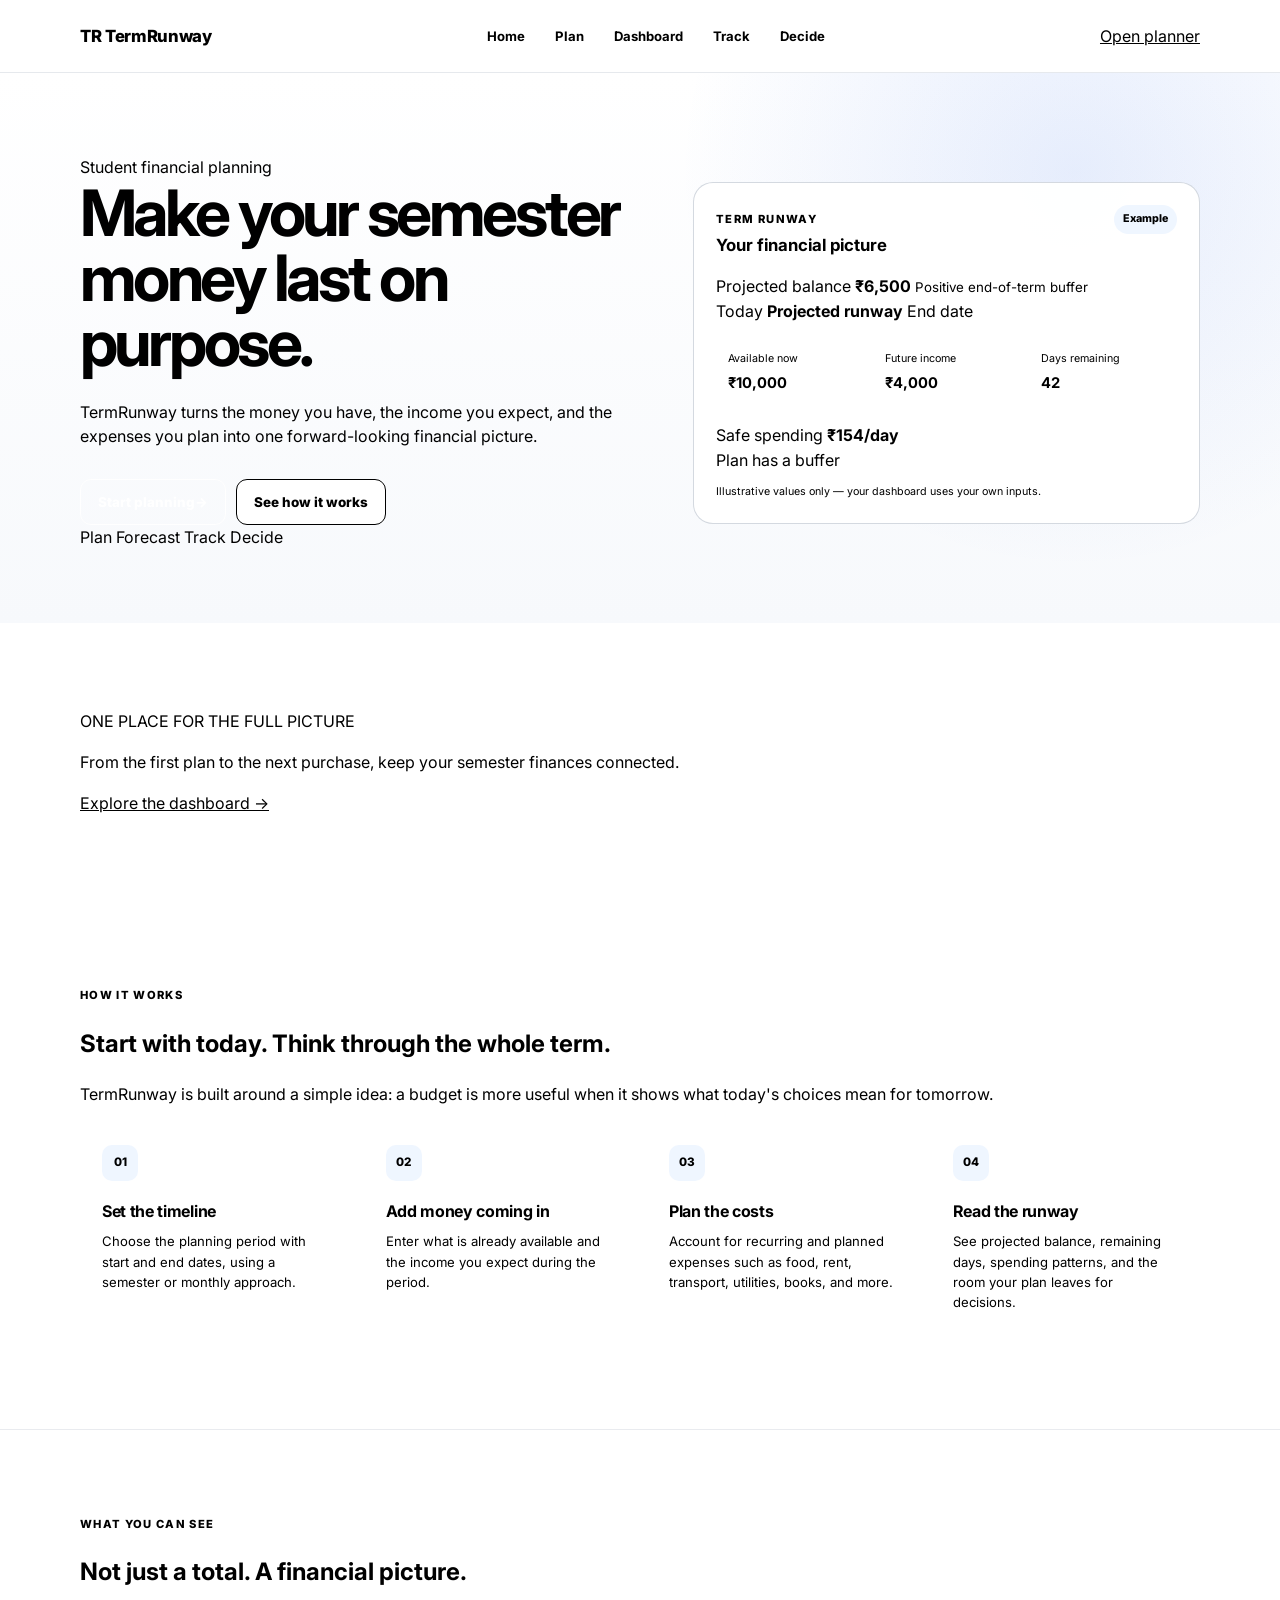
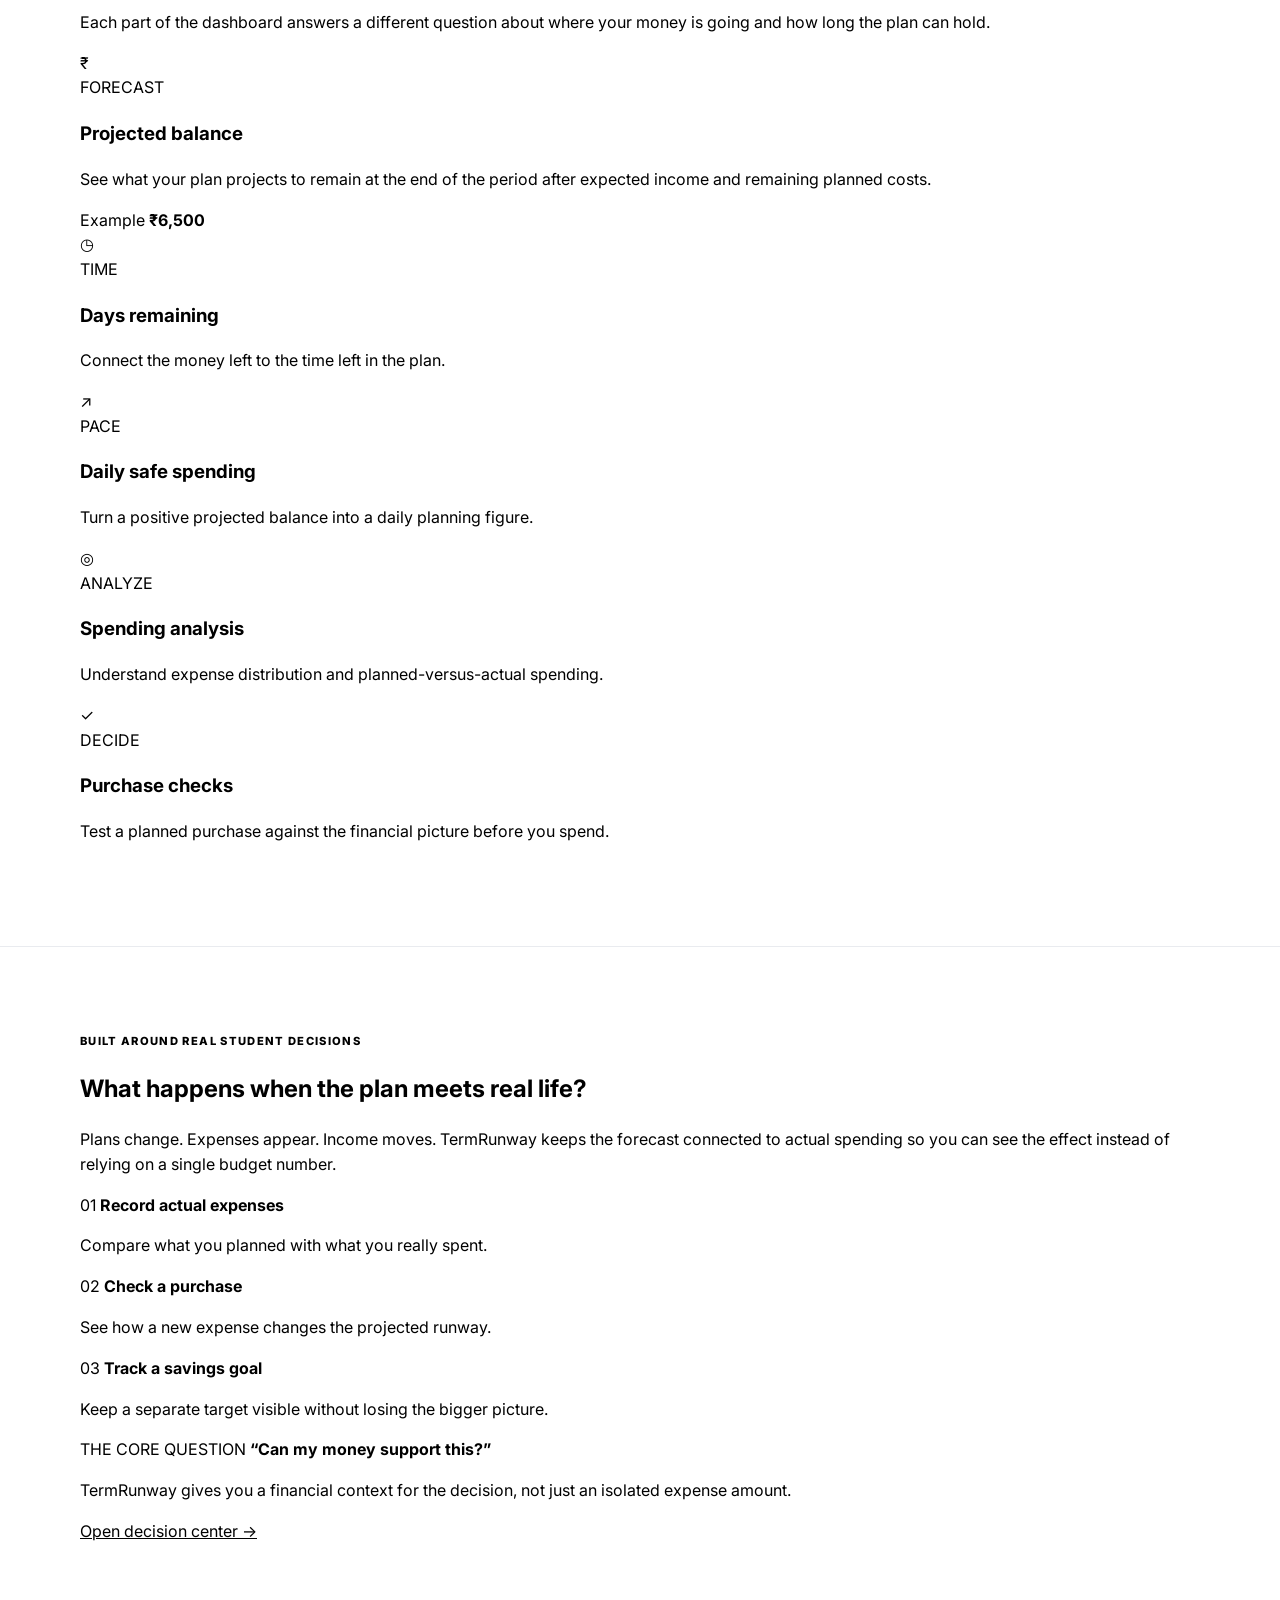
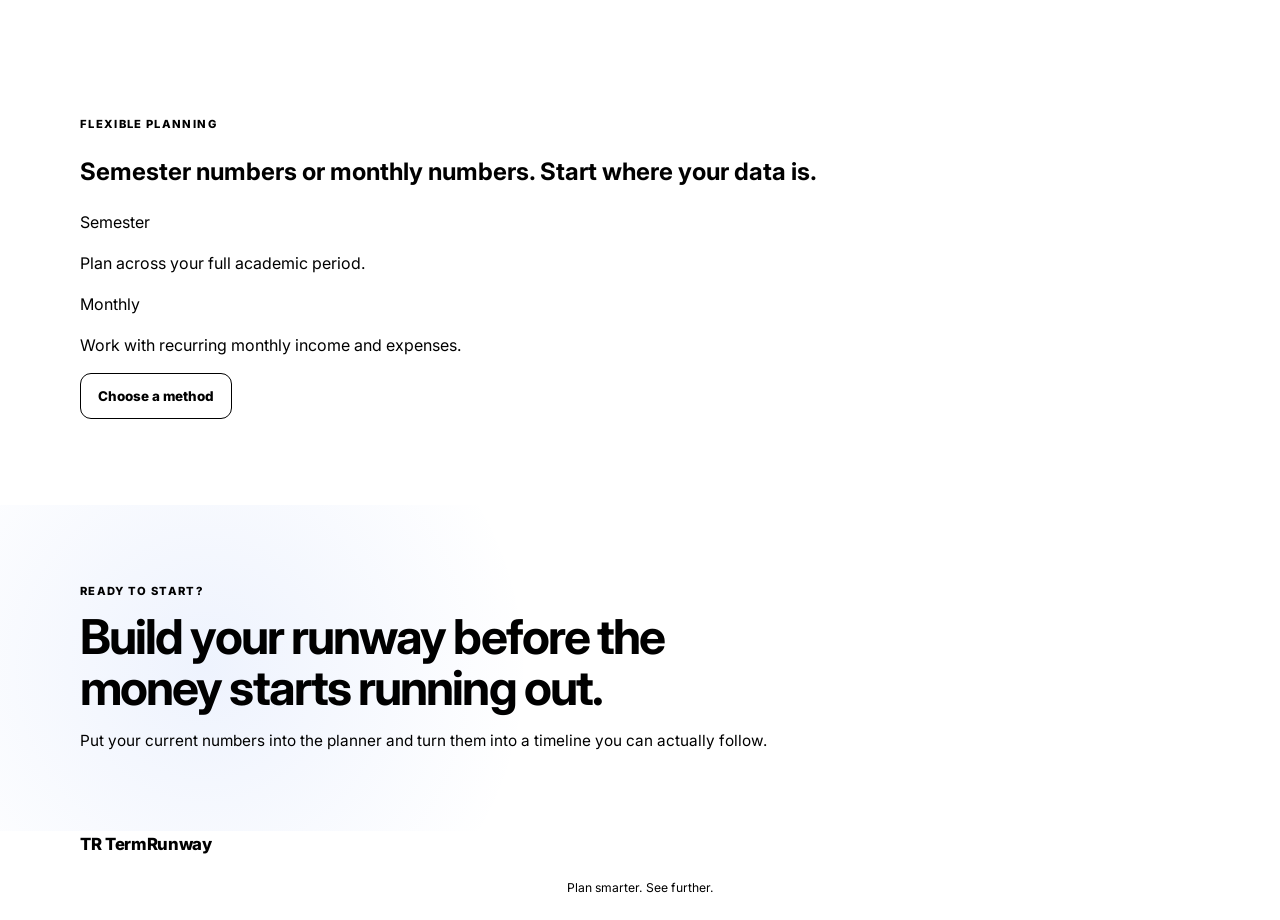
==== commit ec41e726: "Restore original TermRunway homepage styling markup" ====
--- a/home.html
+++ b/home.html
@@ -2,416 +2,396 @@
 <html lang="en">
 <head>
     <meta charset="UTF-8">
-
-    <meta
-        name="viewport"
-        content="width=device-width, initial-scale=1.0"
-    >
-
+    <meta name="viewport" content="width=device-width, initial-scale=1.0">
     <meta
         name="description"
-        content="Learn how TermRunway helps students plan, track, and understand their semester finances."
+        content="TermRunway helps students plan, forecast, track, and understand their semester finances."
     >
-
-    <title>TermRunway — Plan Your Financial Runway</title>
-
-    <link
-        rel="preconnect"
-        href="https://fonts.googleapis.com"
-    >
-
-    <link
-        rel="preconnect"
-        href="https://fonts.gstatic.com"
-        crossorigin
-    >
-
+    <title>TermRunway — Make Your Semester Money Last</title>
+
+    <link rel="preconnect" href="https://fonts.googleapis.com">
+    <link rel="preconnect" href="https://fonts.gstatic.com" crossorigin>
     <link
         href="https://fonts.googleapis.com/css2?family=Inter:wght@400;500;600;700;800&display=swap"
         rel="stylesheet"
     >
-
-    <link rel="stylesheet" href="css/theme.css">
     <link rel="stylesheet" href="css/home.css">
 </head>
 
 <body>
-
     <header class="home-header">
         <div class="home-container home-header-inner">
-
-            <a class="home-brand" href="home.html">
-                TermRunway
+            <a class="home-brand" href="home.html" aria-label="TermRunway home">
+                <span class="brand-mark">TR</span>
+                <span>TermRunway</span>
             </a>
 
             <nav class="home-nav" aria-label="Primary navigation">
                 <a class="active" href="home.html">Home</a>
                 <a href="index.html#planner">Plan</a>
-                <a href="index.html#dashboard">Dashboard</a>
-                <a href="index.html#tracker">Track</a>
+                <a href="index.html#runway-summary">Dashboard</a>
+                <a href="index.html#tracking">Track</a>
                 <a href="index.html#decisions">Decide</a>
             </nav>
 
+            <a class="home-nav-cta" href="index.html#planner">Open planner</a>
         </div>
     </header>
 
-
     <main>
-
-        <!-- HERO -->
         <section class="home-hero">
             <div class="home-container home-hero-grid">
-
                 <div class="hero-copy-wrap">
-
-                    <p class="home-eyebrow">
-                        STUDENT FINANCIAL PLANNING
-                    </p>
+                    <div class="hero-badge">
+                        <span class="badge-dot"></span>
+                        Student financial planning
+                    </div>
 
                     <h1>
-                        See where your money is going.
-                        Understand how long it can last.
+                        Make your semester money
+                        <span>last on purpose.</span>
                     </h1>
 
                     <p class="home-lead">
                         TermRunway turns the money you have, the income you expect,
-                        and the expenses you plan into a forward-looking financial picture.
+                        and the expenses you plan into one forward-looking financial picture.
                     </p>
 
                     <div class="hero-actions">
                         <a class="home-btn primary" href="index.html#planner">
                             Start planning
+                            <span aria-hidden="true">→</span>
                         </a>
-
                         <a class="home-btn secondary" href="#how-it-works">
-                            How it works
+                            See how it works
                         </a>
                     </div>
 
-                    <p class="hero-note">
-                        Your existing TermRunway workflow — explained before you start entering numbers.
-                    </p>
-
-                </div>
-
-
-                <!-- DASHBOARD PREVIEW -->
-                <div class="dashboard-preview" aria-label="Example TermRunway dashboard preview">
+                    <div class="hero-proof">
+                        <span>Plan</span>
+                        <i aria-hidden="true"></i>
+                        <span>Forecast</span>
+                        <i aria-hidden="true"></i>
+                        <span>Track</span>
+                        <i aria-hidden="true"></i>
+                        <span>Decide</span>
+                    </div>
+                </div>
+
+                <div class="dashboard-preview" aria-label="Illustrative TermRunway dashboard preview">
+                    <div class="preview-glow"></div>
 
                     <div class="preview-topbar">
                         <div>
-                            <span class="preview-kicker">YOUR RUNWAY</span>
-                            <strong>Financial dashboard</strong>
-                        </div>
-
-                        <span class="preview-pill">
-                            Example view
-                        </span>
+                            <span class="preview-kicker">TERM RUNWAY</span>
+                            <strong>Your financial picture</strong>
+                        </div>
+                        <span class="preview-pill">Example</span>
+                    </div>
+
+                    <div class="preview-main-card">
+                        <div class="preview-main-heading">
+                            <span>Projected balance</span>
+                            <strong>₹6,500</strong>
+                            <small>Positive end-of-term buffer</small>
+                        </div>
+
+                        <div class="mini-chart" aria-hidden="true">
+                            <span style="height: 24%"></span>
+                            <span style="height: 34%"></span>
+                            <span style="height: 42%"></span>
+                            <span style="height: 51%"></span>
+                            <span style="height: 60%"></span>
+                            <span style="height: 72%"></span>
+                            <span style="height: 82%"></span>
+                            <span style="height: 92%"></span>
+                        </div>
+
+                        <div class="chart-caption">
+                            <span>Today</span>
+                            <strong>Projected runway</strong>
+                            <span>End date</span>
+                        </div>
                     </div>
 
                     <div class="preview-metrics">
-
                         <div class="preview-metric">
                             <span>Available now</span>
                             <strong>₹10,000</strong>
                         </div>
-
                         <div class="preview-metric">
                             <span>Future income</span>
                             <strong>₹4,000</strong>
                         </div>
-
                         <div class="preview-metric">
-                            <span>Remaining plan</span>
-                            <strong>₹7,500</strong>
-                        </div>
-
-                    </div>
-
-                    <div class="preview-balance">
-
-                        <div>
-                            <span>Projected balance</span>
-                            <strong>₹6,500</strong>
-                        </div>
-
-                        <div class="preview-balance-meta">
-                            <div>
-                                <span>Days remaining</span>
-                                <strong>42</strong>
-                            </div>
-
-                            <div>
-                                <span>Safe spending</span>
-                                <strong>₹154/day</strong>
-                            </div>
-                        </div>
-
-                    </div>
-
-                    <div class="preview-flow">
-
-                        <div class="flow-line">
-                            <span>Money available</span>
-                            <strong>₹10,000</strong>
-                        </div>
-
-                        <div class="flow-line positive">
-                            <span>+ Expected income</span>
-                            <strong>₹4,000</strong>
-                        </div>
-
-                        <div class="flow-line negative">
-                            <span>− Remaining planned costs</span>
-                            <strong>₹7,500</strong>
-                        </div>
-
-                        <div class="flow-result">
-                            <span>Projected end balance</span>
-                            <strong>₹6,500</strong>
-                        </div>
-
+                            <span>Days remaining</span>
+                            <strong>42</strong>
+                        </div>
+                    </div>
+
+                    <div class="preview-bottom">
+                        <div>
+                            <span>Safe spending</span>
+                            <strong>₹154/day</strong>
+                        </div>
+                        <div class="preview-status">
+                            <span class="status-dot"></span>
+                            Plan has a buffer
+                        </div>
                     </div>
 
                     <p class="preview-footnote">
                         Illustrative values only — your dashboard uses your own inputs.
                     </p>
-
-                </div>
-
-            </div>
-        </section>
-
-
-        <!-- HOW IT WORKS -->
+                </div>
+            </div>
+        </section>
+
+        <section class="home-section intro-strip">
+            <div class="home-container intro-strip-inner">
+                <div>
+                    <span class="strip-label">ONE PLACE FOR THE FULL PICTURE</span>
+                    <p>
+                        From the first plan to the next purchase, keep your semester finances connected.
+                    </p>
+                </div>
+                <a href="index.html#runway-summary">Explore the dashboard →</a>
+            </div>
+        </section>
+
         <section class="home-section" id="how-it-works">
             <div class="home-container">
-
-                <div class="section-intro">
-                    <p class="home-eyebrow">HOW IT WORKS</p>
-
-                    <h2>
-                        Give TermRunway a financial picture.
-                        It turns that picture into a runway.
-                    </h2>
-
-                    <p>
-                        Start with the numbers you already know. The current application
-                        then uses them to calculate your forward financial position.
-                    </p>
-                </div>
-
+                <div class="section-heading">
+                    <div>
+                        <p class="home-eyebrow">HOW IT WORKS</p>
+                        <h2>Start with today. Think through the whole term.</h2>
+                    </div>
+                    <p>
+                        TermRunway is built around a simple idea: a budget is more useful
+                        when it shows what today's choices mean for tomorrow.
+                    </p>
+                </div>
 
                 <div class="steps-grid">
-
                     <article class="step-card">
                         <span class="step-number">01</span>
-                        <h3>Choose a planning method</h3>
-                        <p>
-                            Use <strong>Semester</strong> for whole-period figures or
-                            <strong>Monthly</strong> for recurring monthly amounts.
-                        </p>
+                        <div>
+                            <h3>Set the timeline</h3>
+                            <p>
+                                Choose the planning period with start and end dates,
+                                using a semester or monthly approach.
+                            </p>
+                        </div>
                     </article>
 
                     <article class="step-card">
                         <span class="step-number">02</span>
-                        <h3>Enter money coming in</h3>
-                        <p>
-                            Add the money already available now and the income you
-                            expect during the planning period.
-                        </p>
+                        <div>
+                            <h3>Add money coming in</h3>
+                            <p>
+                                Enter what is already available and the income
+                                you expect during the period.
+                            </p>
+                        </div>
                     </article>
 
                     <article class="step-card">
                         <span class="step-number">03</span>
-                        <h3>Plan your expenses</h3>
-                        <p>
-                            Estimate costs such as rent, food, transport, utilities,
-                            entertainment, books, and other spending.
-                        </p>
+                        <div>
+                            <h3>Plan the costs</h3>
+                            <p>
+                                Account for recurring and planned expenses such as
+                                food, rent, transport, utilities, books, and more.
+                            </p>
+                        </div>
                     </article>
 
                     <article class="step-card">
                         <span class="step-number">04</span>
-                        <h3>Set the timeline</h3>
-                        <p>
-                            Choose your start and end dates so the forecast is tied
-                            to an actual period instead of just a total.
-                        </p>
-                    </article>
-
-                </div>
-
-            </div>
-        </section>
-
-
-        <!-- DASHBOARD EXPLANATION -->
+                        <div>
+                            <h3>Read the runway</h3>
+                            <p>
+                                See projected balance, remaining days, spending
+                                patterns, and the room your plan leaves for decisions.
+                            </p>
+                        </div>
+                    </article>
+                </div>
+            </div>
+        </section>
+
         <section class="home-section soft-section">
             <div class="home-container">
-
-                <div class="section-intro compact">
-                    <p class="home-eyebrow">YOUR DASHBOARD</p>
-
-                    <h2>
-                        The numbers answer the questions that matter.
-                    </h2>
-                </div>
-
-
-                <div class="dashboard-explain-grid">
-
-                    <article class="explain-card featured">
-                        <span class="explain-icon">₹</span>
-                        <div>
+                <div class="section-heading">
+                    <div>
+                        <p class="home-eyebrow">WHAT YOU CAN SEE</p>
+                        <h2>Not just a total. A financial picture.</h2>
+                    </div>
+                    <p>
+                        Each part of the dashboard answers a different question about
+                        where your money is going and how long the plan can hold.
+                    </p>
+                </div>
+
+                <div class="feature-grid">
+                    <article class="feature-card feature-card-large">
+                        <span class="feature-icon">₹</span>
+                        <div>
+                            <span class="feature-label">FORECAST</span>
                             <h3>Projected balance</h3>
                             <p>
-                                Shows the money TermRunway projects to remain at
-                                the end of your planning period after expected
-                                future income and remaining planned costs.
-                            </p>
-                        </div>
-                    </article>
-
-                    <article class="explain-card">
-                        <span class="explain-icon">↗</span>
-                        <div>
+                                See what your plan projects to remain at the end of the
+                                period after expected income and remaining planned costs.
+                            </p>
+                        </div>
+                        <div class="feature-value">
+                            <span>Example</span>
+                            <strong>₹6,500</strong>
+                        </div>
+                    </article>
+
+                    <article class="feature-card">
+                        <span class="feature-icon">◷</span>
+                        <div>
+                            <span class="feature-label">TIME</span>
+                            <h3>Days remaining</h3>
+                            <p>
+                                Connect the money left to the time left in the plan.
+                            </p>
+                        </div>
+                    </article>
+
+                    <article class="feature-card">
+                        <span class="feature-icon">↗</span>
+                        <div>
+                            <span class="feature-label">PACE</span>
                             <h3>Daily safe spending</h3>
                             <p>
-                                Converts a positive projected balance into a
-                                daily figure for the remaining days.
-                            </p>
-                        </div>
-                    </article>
-
-                    <article class="explain-card">
-                        <span class="explain-icon">%</span>
-                        <div>
-                            <h3>Plan health</h3>
-                            <p>
-                                Gives you a quick view of the buffer in the
-                                current financial plan.
-                            </p>
-                        </div>
-                    </article>
-
-                    <article class="explain-card">
-                        <span class="explain-icon">◌</span>
-                        <div>
-                            <h3>Charts & analysis</h3>
-                            <p>
-                                See forecast movement, cash flow, expense
-                                distribution, and planned-versus-actual spending.
-                            </p>
-                        </div>
-                    </article>
-
-                </div>
-
-            </div>
-        </section>
-
-
-        <!-- EXISTING TOOLS -->
+                                Turn a positive projected balance into a daily planning figure.
+                            </p>
+                        </div>
+                    </article>
+
+                    <article class="feature-card">
+                        <span class="feature-icon">◎</span>
+                        <div>
+                            <span class="feature-label">ANALYZE</span>
+                            <h3>Spending analysis</h3>
+                            <p>
+                                Understand expense distribution and planned-versus-actual spending.
+                            </p>
+                        </div>
+                    </article>
+
+                    <article class="feature-card">
+                        <span class="feature-icon">✓</span>
+                        <div>
+                            <span class="feature-label">DECIDE</span>
+                            <h3>Purchase checks</h3>
+                            <p>
+                                Test a planned purchase against the financial picture before you spend.
+                            </p>
+                        </div>
+                    </article>
+                </div>
+            </div>
+        </section>
+
+        <section class="home-section decision-section">
+            <div class="home-container decision-grid">
+                <div>
+                    <p class="home-eyebrow">BUILT AROUND REAL STUDENT DECISIONS</p>
+                    <h2>What happens when the plan meets real life?</h2>
+                    <p>
+                        Plans change. Expenses appear. Income moves. TermRunway keeps the
+                        forecast connected to actual spending so you can see the effect instead
+                        of relying on a single budget number.
+                    </p>
+
+                    <div class="decision-points">
+                        <div>
+                            <span>01</span>
+                            <strong>Record actual expenses</strong>
+                            <p>Compare what you planned with what you really spent.</p>
+                        </div>
+                        <div>
+                            <span>02</span>
+                            <strong>Check a purchase</strong>
+                            <p>See how a new expense changes the projected runway.</p>
+                        </div>
+                        <div>
+                            <span>03</span>
+                            <strong>Track a savings goal</strong>
+                            <p>Keep a separate target visible without losing the bigger picture.</p>
+                        </div>
+                    </div>
+                </div>
+
+                <div class="decision-card">
+                    <span class="decision-card-kicker">THE CORE QUESTION</span>
+                    <strong>“Can my money support this?”</strong>
+                    <p>
+                        TermRunway gives you a financial context for the decision,
+                        not just an isolated expense amount.
+                    </p>
+                    <a href="index.html#decisions">Open decision center →</a>
+                </div>
+            </div>
+        </section>
+
         <section class="home-section">
             <div class="home-container">
-
-                <div class="section-intro">
-                    <p class="home-eyebrow">ALREADY IN THE APP</p>
-
-                    <h2>
-                        Keep the plan connected to real decisions.
-                    </h2>
-
-                    <p>
-                        These are not new Home-page features. They are the existing
-                        TermRunway tools the Home page is here to explain.
-                    </p>
-                </div>
-
-
-                <div class="tool-grid">
-
-                    <article class="tool-card">
-                        <span class="tool-label">TRACK</span>
-                        <h3>Record actual expenses</h3>
-                        <p>
-                            Add an expense with its date, category, description,
-                            and amount so the dashboard can compare planned and actual spending.
-                        </p>
-                        <a href="index.html#tracker">Open expense tracker →</a>
-                    </article>
-
-                    <article class="tool-card">
-                        <span class="tool-label">DECIDE</span>
-                        <h3>Check a purchase</h3>
-                        <p>
-                            Test a purchase against the projected balance and see
-                            how that decision changes the runway.
-                        </p>
-                        <a href="index.html#decisions">Open decision center →</a>
-                    </article>
-
-                    <article class="tool-card">
-                        <span class="tool-label">GOAL</span>
-                        <h3>Follow a savings goal</h3>
-                        <p>
-                            Set a target, record current savings, and monitor the
-                            remaining amount and required monthly pace.
-                        </p>
-                        <a href="index.html#dashboard">Open dashboard →</a>
-                    </article>
-
-                    <article class="tool-card">
-                        <span class="tool-label">SUMMARY</span>
-                        <h3>Print a plan summary</h3>
-                        <p>
-                            Use the existing print / PDF summary action when
-                            you want a static copy of the dashboard.
-                        </p>
-                        <a href="index.html#dashboard">View dashboard →</a>
-                    </article>
-
-                </div>
-
-            </div>
-        </section>
-
-
-        <!-- FINAL CTA -->
+                <div class="method-card">
+                    <div>
+                        <p class="home-eyebrow">FLEXIBLE PLANNING</p>
+                        <h2>Semester numbers or monthly numbers. Start where your data is.</h2>
+                    </div>
+
+                    <div class="method-options">
+                        <div class="method-option active">
+                            <span>Semester</span>
+                            <p>Plan across your full academic period.</p>
+                        </div>
+                        <div class="method-option">
+                            <span>Monthly</span>
+                            <p>Work with recurring monthly income and expenses.</p>
+                        </div>
+                    </div>
+
+                    <a class="home-btn secondary" href="index.html#planner">
+                        Choose a method
+                    </a>
+                </div>
+            </div>
+        </section>
+
         <section class="home-cta">
             <div class="home-container cta-inner">
-
                 <div>
-                    <p class="home-eyebrow">READY TO PLAN?</p>
-
-                    <h2>
-                        Start with the money you have today.
-                    </h2>
-
-                    <p>
-                        Add your current numbers, update the runway,
-                        and let the dashboard show the bigger picture.
+                    <p class="home-eyebrow">READY TO START?</p>
+                    <h2>Build your runway before the money starts running out.</h2>
+                    <p>
+                        Put your current numbers into the planner and turn them into a
+                        timeline you can actually follow.
                     </p>
                 </div>
 
                 <a class="home-btn primary large" href="index.html#planner">
-                    Open TermRunway planner
+                    Open TermRunway
+                    <span aria-hidden="true">→</span>
                 </a>
-
-            </div>
-        </section>
-
+            </div>
+        </section>
     </main>
 
-
     <footer class="home-footer">
-        <div class="home-container">
-            <p>
-                TermRunway • Built to help students understand their financial runway.
-            </p>
+        <div class="home-container footer-inner">
+            <div class="home-brand">
+                <span class="brand-mark">TR</span>
+                <span>TermRunway</span>
+            </div>
+            <p>Plan smarter. See further.</p>
         </div>
     </footer>
-
 </body>
 </html>
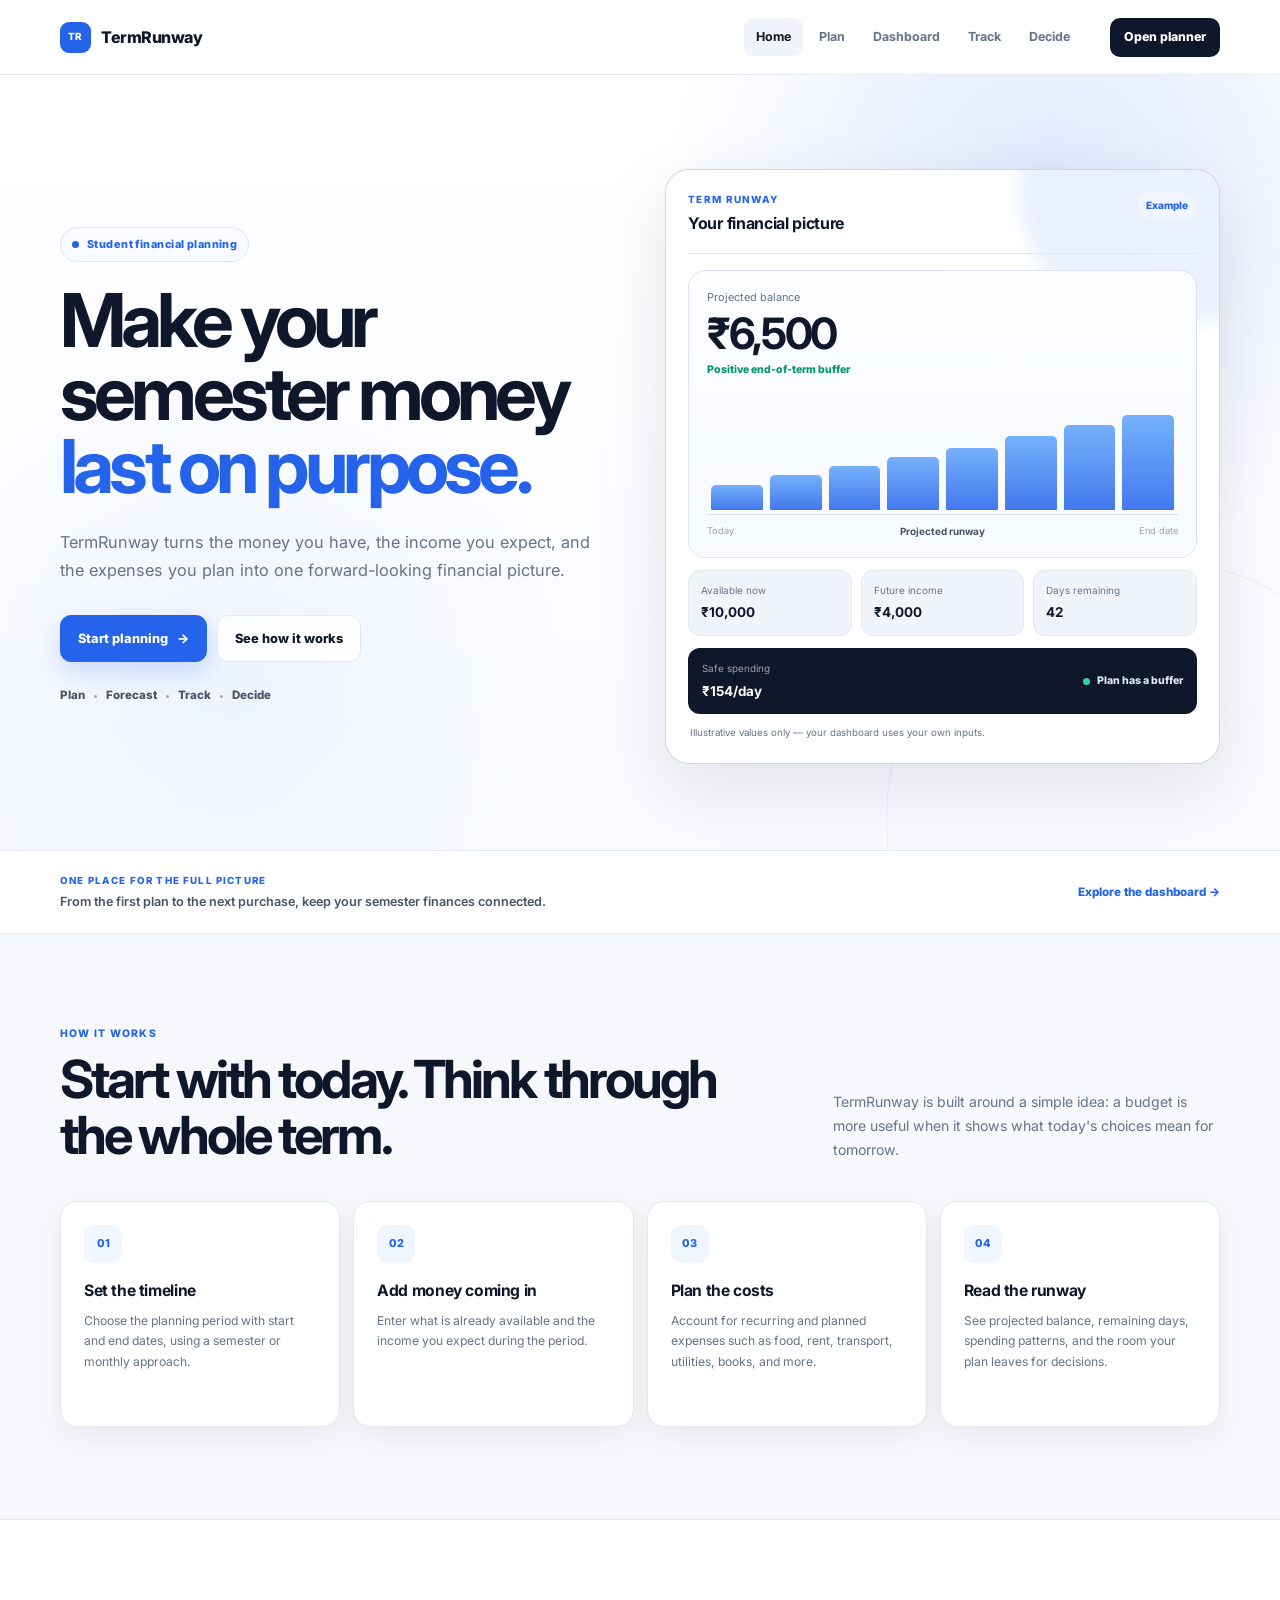
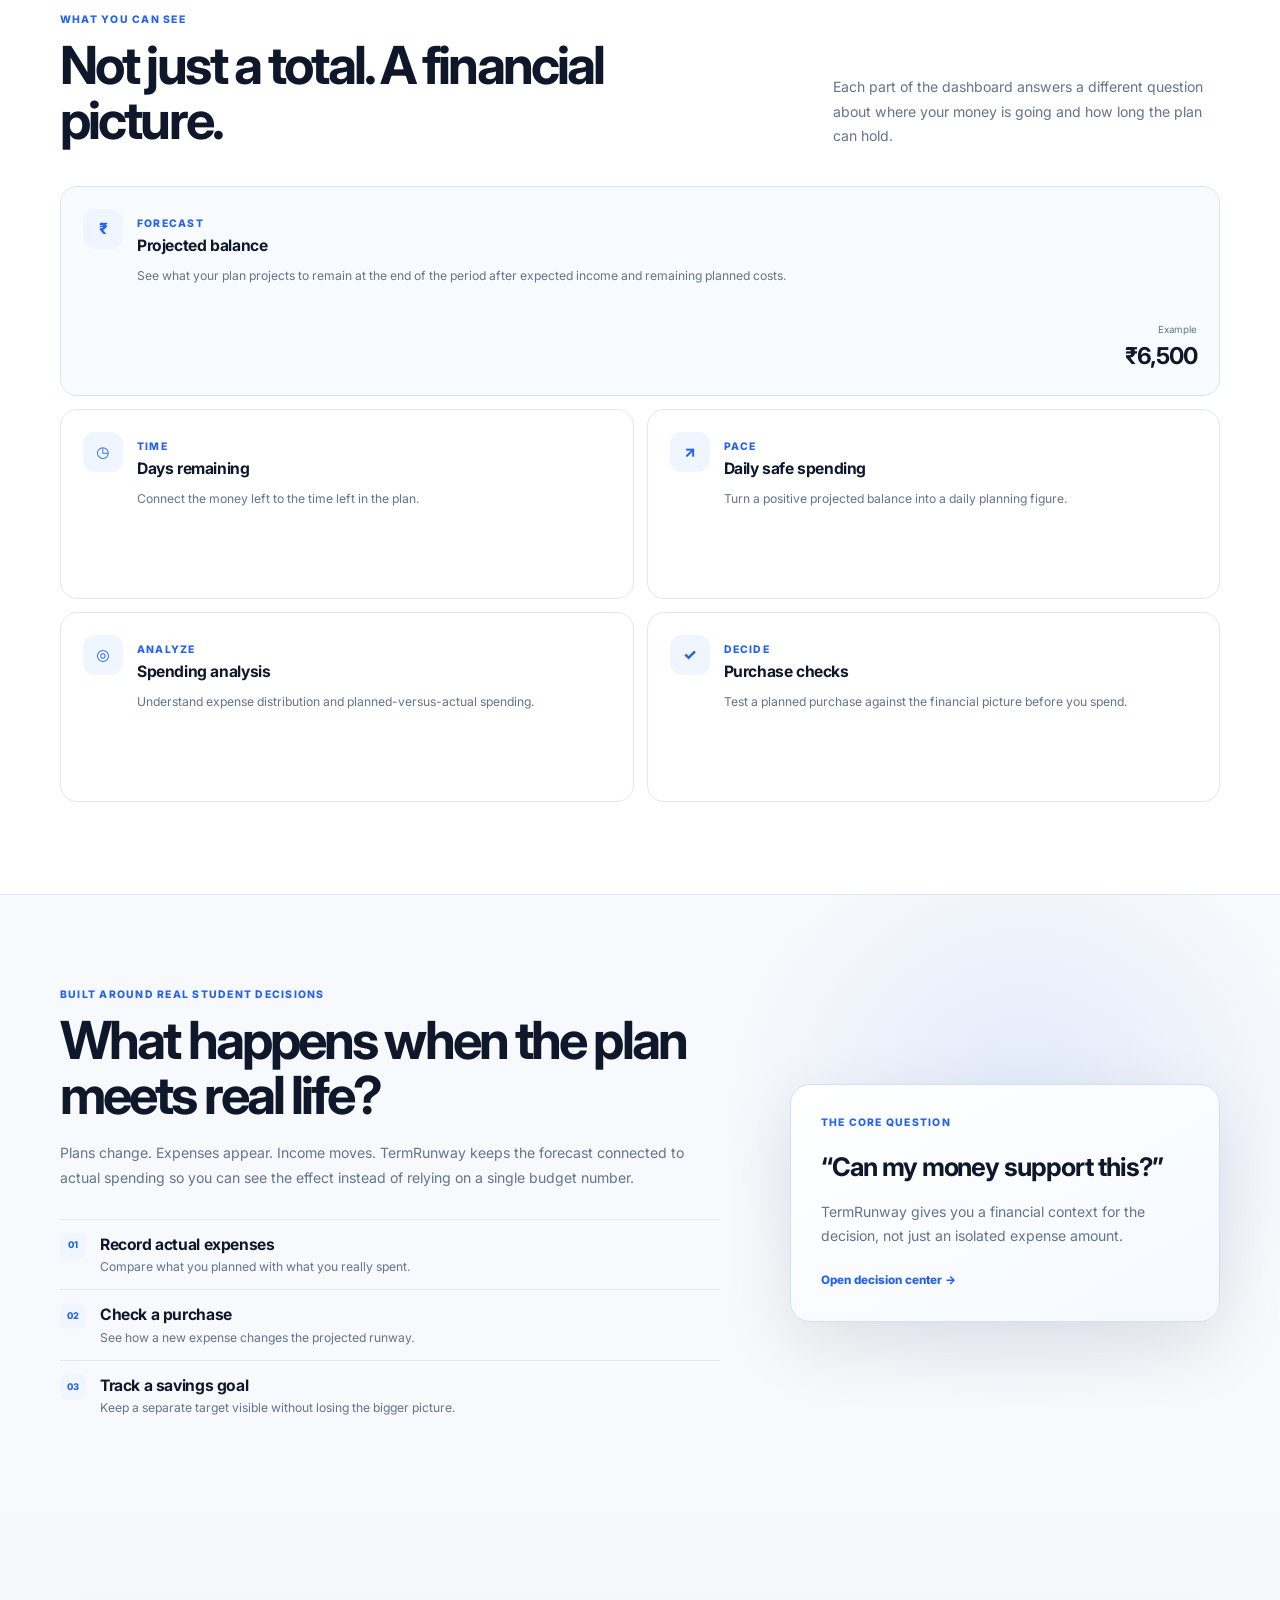
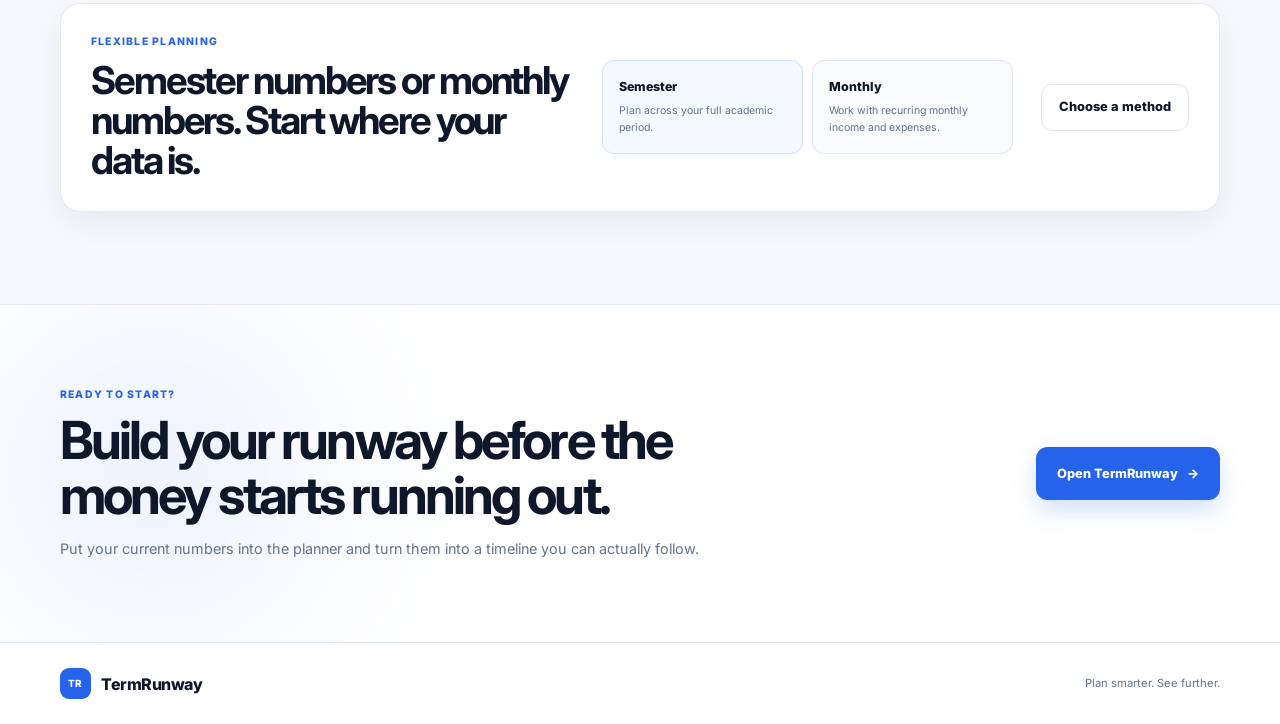
==== commit 35b69268: "Load shared TermRunway theme on homepage" ====
--- a/home.html
+++ b/home.html
@@ -15,6 +15,7 @@
         href="https://fonts.googleapis.com/css2?family=Inter:wght@400;500;600;700;800&display=swap"
         rel="stylesheet"
     >
+    <link rel="stylesheet" href="css/theme.css">
     <link rel="stylesheet" href="css/home.css">
 </head>
 
--- a/css/theme.css
+++ b/css/theme.css
@@ -0,0 +1,112 @@
+:root {
+    /* TermRunway home-page design language */
+    --home-bg: #f6f8fc;
+    --home-surface: #ffffff;
+    --home-surface-soft: #f1f5fb;
+    --home-text: #0f172a;
+    --home-muted: #64748b;
+    --home-border: #e2e8f0;
+    --home-primary: #2563eb;
+    --home-primary-dark: #1d4ed8;
+    --home-success: #059669;
+    --home-warning: #d97706;
+    --home-danger: #dc2626;
+
+    --home-shadow: 0 24px 70px rgba(15, 23, 42, 0.10);
+    --home-shadow-soft: 0 10px 30px rgba(15, 23, 42, 0.06);
+
+    --home-radius-sm: 10px;
+    --home-radius-md: 12px;
+    --home-radius-lg: 17px;
+    --home-radius-xl: 20px;
+    --home-radius-2xl: 24px;
+    --home-radius-pill: 999px;
+
+    --home-ease: cubic-bezier(0.22, 1, 0.36, 1);
+
+    /* Shared aliases used by planner/dashboard styles */
+    --bg: var(--home-bg);
+    --surface: var(--home-surface);
+    --surface-soft: var(--home-surface-soft);
+
+    --text: var(--home-text);
+    --muted: var(--home-muted);
+    --border: var(--home-border);
+
+    --primary: var(--home-primary);
+    --accent: var(--home-primary);
+    --accent-soft: #eff6ff;
+
+    --success: var(--home-success);
+    --success-soft: #ecfdf3;
+
+    --warning: var(--home-warning);
+    --warning-soft: #fff7ed;
+
+    --danger: var(--home-danger);
+    --danger-soft: #fef2f2;
+
+    --radius: var(--home-radius-lg);
+    --shadow: var(--home-shadow-soft);
+
+    --input-border: #dbe3ee;
+    --grid-line: #dbe5f2;
+}
+
+* {
+    box-sizing: border-box;
+}
+
+html {
+    scroll-behavior: smooth;
+}
+
+body,
+button,
+input,
+select {
+    font-family:
+        Inter,
+        system-ui,
+        -apple-system,
+        BlinkMacSystemFont,
+        "Segoe UI",
+        sans-serif;
+}
+
+button,
+input,
+select {
+    font: inherit;
+}
+
+button {
+    cursor: pointer;
+}
+
+::selection {
+    background: rgba(37, 99, 235, 0.16);
+    color: var(--home-text);
+}
+
+button:focus-visible,
+a:focus-visible,
+input:focus-visible,
+select:focus-visible {
+    outline: 3px solid rgba(37, 99, 235, 0.20);
+    outline-offset: 2px;
+}
+
+@media (prefers-reduced-motion: reduce) {
+    html {
+        scroll-behavior: auto;
+    }
+
+    *,
+    *::before,
+    *::after {
+        animation-duration: 0.01ms !important;
+        animation-iteration-count: 1 !important;
+        transition-duration: 0.01ms !important;
+    }
+}
--- a/css/home.css
+++ b/css/home.css
@@ -1,9 +1,16 @@
-/* =========================================================
-   TERM RUNWAY — HOMEPAGE STYLES
-
-   Shared visual tokens live in css/theme.css.
-   This file owns homepage layout and components.
-========================================================= */
+:root {
+    --home-bg: #f6f8fc;
+    --home-surface: #ffffff;
+    --home-surface-soft: #f1f5fb;
+    --home-text: #0f172a;
+    --home-muted: #64748b;
+    --home-border: #e2e8f0;
+    --home-primary: #2563eb;
+    --home-primary-dark: #1d4ed8;
+    --home-success: #059669;
+    --home-shadow: 0 24px 70px rgba(15, 23, 42, 0.10);
+    --home-shadow-soft: 0 10px 30px rgba(15, 23, 42, 0.06);
+}
 
 * {
     box-sizing: border-box;
@@ -26,38 +33,53 @@
 }
 
 .home-container {
-    width: min(1120px, calc(100% - 40px));
+    width: min(1160px, calc(100% - 40px));
     margin: 0 auto;
 }
 
 .home-header {
     position: sticky;
     top: 0;
-    z-index: 20;
-    background: rgba(255, 255, 255, 0.93);
-    border-bottom: 1px solid rgba(228, 231, 236, 0.9);
-    backdrop-filter: blur(12px);
+    z-index: 50;
+    background: rgba(255, 255, 255, 0.88);
+    border-bottom: 1px solid rgba(226, 232, 240, 0.9);
+    backdrop-filter: blur(16px);
 }
 
 .home-header-inner {
-    min-height: 72px;
+    min-height: 74px;
     display: flex;
     align-items: center;
-    justify-content: space-between;
-    gap: 24px;
+    gap: 28px;
 }
 
 .home-brand {
+    display: inline-flex;
+    align-items: center;
+    gap: 10px;
+    color: var(--home-text);
     text-decoration: none;
-    font-size: 1.05rem;
-    font-weight: 800;
-    letter-spacing: -0.02em;
+    font-weight: 800;
+    letter-spacing: -0.03em;
+}
+
+.brand-mark {
+    display: inline-grid;
+    width: 31px;
+    height: 31px;
+    place-items: center;
+    border-radius: 9px;
+    color: #ffffff;
+    background: var(--home-primary);
+    font-size: 0.62rem;
+    letter-spacing: 0.02em;
 }
 
 .home-nav {
     display: flex;
     align-items: center;
-    gap: 6px;
+    gap: 4px;
+    margin-left: auto;
 }
 
 .home-nav a {
@@ -65,8 +87,9 @@
     border-radius: 9px;
     color: var(--home-muted);
     text-decoration: none;
-    font-size: 0.82rem;
+    font-size: 0.78rem;
     font-weight: 700;
+    transition: background 0.18s ease, color 0.18s ease;
 }
 
 .home-nav a:hover,
@@ -75,74 +98,137 @@
     background: var(--home-surface-soft);
 }
 
+.home-nav-cta {
+    display: inline-flex;
+    align-items: center;
+    justify-content: center;
+    min-height: 39px;
+    padding: 9px 14px;
+    border-radius: 10px;
+    color: #ffffff;
+    background: var(--home-text);
+    text-decoration: none;
+    font-size: 0.77rem;
+    font-weight: 800;
+    transition: transform 0.18s ease, background 0.18s ease;
+}
+
+.home-nav-cta:hover {
+    transform: translateY(-1px);
+    background: #1e293b;
+}
+
 .home-hero {
-    padding: 82px 0 72px;
+    position: relative;
+    overflow: hidden;
+    padding: 94px 0 86px;
     background:
-        radial-gradient(circle at 84% 18%, rgba(37, 99, 235, 0.11), transparent 34%),
-        linear-gradient(180deg, #ffffff 0%, #f7f9fc 100%);
+        radial-gradient(circle at 82% 14%, rgba(37, 99, 235, 0.14), transparent 31%),
+        radial-gradient(circle at 18% 76%, rgba(59, 130, 246, 0.06), transparent 28%),
+        linear-gradient(180deg, #ffffff 0%, #f8faff 100%);
+}
+
+.home-hero::before {
+    content: "";
+    position: absolute;
+    inset: auto -10% -230px auto;
+    width: 520px;
+    height: 520px;
+    border: 1px solid rgba(37, 99, 235, 0.08);
+    border-radius: 50%;
+    pointer-events: none;
 }
 
 .home-hero-grid {
-    display: grid;
-    grid-template-columns: minmax(0, 1.04fr) minmax(420px, 0.96fr);
-    gap: 64px;
-    align-items: center;
-}
-
-.home-eyebrow,
-.preview-kicker,
-.tool-label {
-    margin: 0 0 10px;
-    font-size: 0.7rem;
-    font-weight: 800;
-    letter-spacing: 0.12em;
+    position: relative;
+    display: grid;
+    grid-template-columns: minmax(0, 0.98fr) minmax(440px, 1.02fr);
+    gap: 72px;
+    align-items: center;
+}
+
+.hero-copy-wrap {
+    max-width: 640px;
+}
+
+.hero-badge {
+    display: inline-flex;
+    align-items: center;
+    gap: 8px;
+    padding: 8px 11px;
+    border: 1px solid #dbe7fb;
+    border-radius: 999px;
+    background: #f8fbff;
     color: var(--home-primary);
+    font-size: 0.68rem;
+    font-weight: 800;
+    letter-spacing: 0.04em;
+}
+
+.badge-dot,
+.status-dot {
+    width: 7px;
+    height: 7px;
+    border-radius: 50%;
+    background: var(--home-primary);
 }
 
 .hero-copy-wrap h1 {
-    max-width: 680px;
-    margin: 0;
-    font-size: clamp(2.5rem, 5vw, 4.4rem);
-    line-height: 1.02;
-    letter-spacing: -0.055em;
+    max-width: 720px;
+    margin: 22px 0 0;
+    font-size: clamp(3rem, 5.8vw, 5.6rem);
+    line-height: 0.98;
+    letter-spacing: -0.065em;
+}
+
+.hero-copy-wrap h1 span {
+    display: block;
+    color: var(--home-primary);
 }
 
 .home-lead {
-    max-width: 620px;
-    margin: 24px 0 0;
-    color: var(--home-muted);
-    font-size: 1rem;
+    max-width: 610px;
+    margin: 26px 0 0;
+    color: var(--home-muted);
+    font-size: 1.02rem;
+    line-height: 1.72;
 }
 
 .hero-actions {
     display: flex;
     flex-wrap: wrap;
     gap: 10px;
-    margin-top: 30px;
+    margin-top: 31px;
 }
 
 .home-btn {
     display: inline-flex;
     align-items: center;
     justify-content: center;
-    min-height: 46px;
+    gap: 9px;
+    min-height: 47px;
     padding: 11px 17px;
+    border: 1px solid transparent;
     border-radius: 11px;
     text-decoration: none;
-    font-size: 0.84rem;
-    font-weight: 800;
-    border: 1px solid transparent;
-    transition: transform 0.15s ease, background 0.15s ease, border-color 0.15s ease;
+    font-size: 0.8rem;
+    font-weight: 800;
+    transition:
+        transform 0.18s ease,
+        background 0.18s ease,
+        border-color 0.18s ease,
+        box-shadow 0.18s ease;
 }
 
 .home-btn:hover {
-    transform: translateY(-1px);
+    transform: translateY(-2px);
 }
 
 .home-btn.primary {
     color: #ffffff;
     background: var(--home-primary);
     border-color: var(--home-primary);
+    box-shadow: 0 10px 24px rgba(37, 99, 235, 0.20);
 }
 
 .home-btn.primary:hover {
@@ -152,42 +238,84 @@
 
 .home-btn.secondary {
     color: var(--home-text);
+    background: rgba(255, 255, 255, 0.90);
+    border-color: var(--home-border);
+}
+
+.home-btn.secondary:hover {
+    border-color: #cbd5e1;
     background: #ffffff;
-    border-color: var(--home-border);
 }
 
 .home-btn.large {
-    min-height: 52px;
+    min-height: 53px;
     padding: 12px 20px;
 }
 
-.hero-note {
-    margin: 18px 0 0;
-    color: var(--home-muted);
-    font-size: 0.76rem;
+.hero-proof {
+    display: flex;
+    align-items: center;
+    flex-wrap: wrap;
+    gap: 9px;
+    margin-top: 25px;
+    color: #475569;
+    font-size: 0.72rem;
+    font-weight: 800;
+}
+
+.hero-proof i {
+    display: block;
+    width: 3px;
+    height: 3px;
+    border-radius: 50%;
+    background: #94a3b8;
 }
 
 .dashboard-preview {
+    position: relative;
     padding: 22px;
-    border: 1px solid rgba(208, 213, 221, 0.9);
-    border-radius: 20px;
+    overflow: hidden;
+    border: 1px solid rgba(203, 213, 225, 0.94);
+    border-radius: 24px;
     background: rgba(255, 255, 255, 0.96);
     box-shadow: var(--home-shadow);
 }
 
+.preview-glow {
+    position: absolute;
+    top: -120px;
+    right: -80px;
+    width: 280px;
+    height: 280px;
+    border-radius: 50%;
+    background: rgba(37, 99, 235, 0.09);
+    filter: blur(8px);
+    pointer-events: none;
+}
+
 .preview-topbar {
+    position: relative;
     display: flex;
     align-items: flex-start;
     justify-content: space-between;
     gap: 18px;
-    padding-bottom: 16px;
+    padding-bottom: 17px;
     border-bottom: 1px solid var(--home-border);
 }
 
+.preview-kicker {
+    display: block;
+    margin-bottom: 4px;
+    color: var(--home-primary);
+    font-size: 0.62rem;
+    font-weight: 800;
+    letter-spacing: 0.13em;
+}
+
 .preview-topbar strong {
     display: block;
-    margin-top: 2px;
-    font-size: 1.05rem;
+    font-size: 1rem;
+    letter-spacing: -0.02em;
 }
 
 .preview-pill {
@@ -195,281 +323,507 @@
     border-radius: 999px;
     background: #eff6ff;
     color: var(--home-primary);
-    font-size: 0.67rem;
-    font-weight: 800;
-    white-space: nowrap;
+    font-size: 0.63rem;
+    font-weight: 800;
+}
+
+.preview-main-card {
+    position: relative;
+    margin-top: 16px;
+    padding: 18px;
+    border: 1px solid #dbe5f2;
+    border-radius: 17px;
+    background: linear-gradient(180deg, #fbfdff 0%, #f7faff 100%);
+}
+
+.preview-main-heading span {
+    display: block;
+    color: var(--home-muted);
+    font-size: 0.68rem;
+}
+
+.preview-main-heading strong {
+    display: block;
+    margin-top: 6px;
+    font-size: 2.7rem;
+    line-height: 0.98;
+    letter-spacing: -0.055em;
+}
+
+.preview-main-heading small {
+    display: block;
+    margin-top: 8px;
+    color: var(--home-success);
+    font-size: 0.66rem;
+    font-weight: 800;
+}
+
+.mini-chart {
+    display: flex;
+    align-items: end;
+    gap: 7px;
+    height: 118px;
+    margin-top: 18px;
+    padding: 10px 4px 4px;
+    border-bottom: 1px solid #d7e1ee;
+}
+
+.mini-chart span {
+    flex: 1;
+    min-width: 8px;
+    border-radius: 5px 5px 1px 1px;
+    background: linear-gradient(180deg, #60a5fa 0%, #2563eb 100%);
+    opacity: 0.86;
+}
+
+.chart-caption {
+    display: grid;
+    grid-template-columns: 1fr auto 1fr;
+    align-items: center;
+    gap: 10px;
+    margin-top: 9px;
+}
+
+.chart-caption span {
+    color: #94a3b8;
+    font-size: 0.58rem;
+}
+
+.chart-caption span:last-child {
+    text-align: right;
+}
+
+.chart-caption strong {
+    color: #475569;
+    font-size: 0.62rem;
+    text-align: center;
 }
 
 .preview-metrics {
     display: grid;
     grid-template-columns: repeat(3, 1fr);
     gap: 9px;
-    padding: 16px 0;
+    margin-top: 12px;
 }
 
 .preview-metric {
-    min-width: 0;
     padding: 12px;
+    border: 1px solid var(--home-border);
     border-radius: 12px;
     background: var(--home-surface-soft);
 }
 
 .preview-metric span,
-.preview-balance span,
-.preview-balance-meta span,
-.flow-line span,
-.flow-result span {
-    display: block;
-    color: var(--home-muted);
-    font-size: 0.67rem;
-}
-
-.preview-metric strong {
+.preview-bottom span {
+    display: block;
+    color: var(--home-muted);
+    font-size: 0.62rem;
+}
+
+.preview-metric strong,
+.preview-bottom strong {
     display: block;
     margin-top: 4px;
-    font-size: 0.92rem;
-    white-space: nowrap;
-    overflow: hidden;
-    text-overflow: ellipsis;
-}
-
-.preview-balance {
-    padding: 18px;
-    border: 1px solid #dbe5f2;
-    border-radius: 14px;
-    background: #fbfdff;
-}
-
-.preview-balance > div:first-child strong {
-    display: block;
-    margin-top: 4px;
-    font-size: 2.25rem;
-    line-height: 1;
-    letter-spacing: -0.045em;
-}
-
-.preview-balance-meta {
-    display: grid;
-    grid-template-columns: 1fr 1fr;
-    gap: 18px;
-    margin-top: 17px;
-    padding-top: 13px;
-    border-top: 1px solid var(--home-border);
-}
-
-.preview-balance-meta strong {
-    display: block;
-    margin-top: 3px;
-    font-size: 0.9rem;
-}
-
-.preview-flow {
-    margin-top: 15px;
-    padding-top: 4px;
-}
-
-.flow-line,
-.flow-result {
+    font-size: 0.84rem;
+}
+
+.preview-bottom {
     display: flex;
     align-items: center;
     justify-content: space-between;
     gap: 18px;
-    padding: 10px 0;
-    font-size: 0.78rem;
-}
-
-.flow-line strong,
-.flow-result strong {
+    margin-top: 12px;
+    padding: 13px 14px;
+    border-radius: 12px;
+    background: #0f172a;
+    color: #ffffff;
+}
+
+.preview-bottom span {
+    color: #94a3b8;
+}
+
+.preview-status {
+    display: inline-flex;
+    align-items: center;
+    gap: 7px;
+    color: #dbeafe;
+    font-size: 0.66rem;
+    font-weight: 800;
     white-space: nowrap;
 }
 
-.flow-line.positive strong {
-    color: var(--home-success);
-}
-
-.flow-line.negative strong {
-    color: var(--home-danger);
-}
-
-.flow-result {
-    margin-top: 4px;
-    padding: 12px 13px;
-    border-radius: 10px;
-    background: var(--home-surface-soft);
-    font-weight: 800;
+.preview-status .status-dot {
+    background: #34d399;
 }
 
 .preview-footnote {
-    margin: 12px 0 0;
-    color: var(--home-muted);
-    font-size: 0.67rem;
+    position: relative;
+    margin: 11px 2px 0;
+    color: var(--home-muted);
+    font-size: 0.61rem;
 }
 
 .home-section {
-    padding: 86px 0;
-}
-
-.soft-section {
+    padding: 92px 0;
+}
+
+.intro-strip {
+    padding: 22px 0;
+    border-top: 1px solid var(--home-border);
+    border-bottom: 1px solid var(--home-border);
     background: #ffffff;
-    border-top: 1px solid rgba(228, 231, 236, 0.8);
-    border-bottom: 1px solid rgba(228, 231, 236, 0.8);
-}
-
-.section-intro {
-    max-width: 760px;
+}
+
+.intro-strip-inner {
+    display: flex;
+    align-items: center;
+    justify-content: space-between;
+    gap: 24px;
+}
+
+.strip-label {
+    display: block;
+    margin-bottom: 4px;
+    color: var(--home-primary);
+    font-size: 0.61rem;
+    font-weight: 800;
+    letter-spacing: 0.12em;
+}
+
+.intro-strip p {
+    margin: 0;
+    color: #475569;
+    font-size: 0.79rem;
+    font-weight: 600;
+}
+
+.intro-strip a {
+    color: var(--home-primary);
+    text-decoration: none;
+    font-size: 0.73rem;
+    font-weight: 800;
+    white-space: nowrap;
+}
+
+.section-heading {
+    display: grid;
+    grid-template-columns: minmax(0, 1fr) minmax(280px, 0.55fr);
+    gap: 70px;
+    align-items: end;
     margin-bottom: 38px;
 }
 
-.section-intro.compact {
-    margin-bottom: 30px;
-}
-
-.section-intro h2,
+.home-eyebrow,
+.feature-label,
+.decision-card-kicker {
+    margin: 0 0 10px;
+    color: var(--home-primary);
+    font-size: 0.65rem;
+    font-weight: 800;
+    letter-spacing: 0.12em;
+}
+
+.section-heading h2,
+.decision-grid h2,
+.method-card h2,
 .home-cta h2 {
     margin: 0;
-    font-size: clamp(2rem, 4vw, 3rem);
-    line-height: 1.08;
-    letter-spacing: -0.04em;
-}
-
-.section-intro p:not(.home-eyebrow),
-.home-cta p:not(.home-eyebrow) {
-    margin: 15px 0 0;
-    color: var(--home-muted);
-    font-size: 0.96rem;
+    font-size: clamp(2rem, 4.1vw, 3.35rem);
+    line-height: 1.05;
+    letter-spacing: -0.055em;
+}
+
+.section-heading > p {
+    margin: 0;
+    color: var(--home-muted);
+    font-size: 0.88rem;
+    line-height: 1.72;
 }
 
 .steps-grid {
     display: grid;
     grid-template-columns: repeat(4, 1fr);
+    gap: 13px;
+}
+
+.step-card {
+    position: relative;
+    min-height: 226px;
+    padding: 23px;
+    border: 1px solid var(--home-border);
+    border-radius: 17px;
+    background: var(--home-surface);
+    box-shadow: var(--home-shadow-soft);
+    transition: transform 0.18s ease, box-shadow 0.18s ease;
+}
+
+.step-card:hover {
+    transform: translateY(-3px);
+    box-shadow: var(--home-shadow);
+}
+
+.step-number {
+    display: inline-grid;
+    width: 38px;
+    height: 38px;
+    place-items: center;
+    border-radius: 11px;
+    background: #eff6ff;
+    color: var(--home-primary);
+    font-size: 0.68rem;
+    font-weight: 800;
+}
+
+.step-card h3,
+.feature-card h3,
+.decision-points strong {
+    margin: 16px 0 8px;
+    font-size: 0.98rem;
+    letter-spacing: -0.025em;
+}
+
+.step-card p,
+.feature-card p,
+.decision-points p,
+.method-option p {
+    margin: 0;
+    color: var(--home-muted);
+    font-size: 0.76rem;
+    line-height: 1.68;
+}
+
+.soft-section {
+    border-top: 1px solid var(--home-border);
+    border-bottom: 1px solid var(--home-border);
+    background: #ffffff;
+}
+
+.feature-grid {
+    display: grid;
+    grid-template-columns: repeat(2, 1fr);
+    gap: 13px;
+}
+
+.feature-card {
+    display: grid;
+    grid-template-columns: auto 1fr;
     gap: 14px;
-}
-
-.step-card {
-    min-height: 220px;
+    align-items: start;
+    min-height: 190px;
     padding: 22px;
     border: 1px solid var(--home-border);
-    border-radius: 16px;
-    background: var(--home-surface);
-    box-shadow: var(--home-shadow-soft);
-}
-
-.step-number {
-    display: inline-flex;
-    width: 36px;
-    height: 36px;
-    align-items: center;
-    justify-content: center;
-    border-radius: 10px;
-    color: var(--home-primary);
-    background: #eff6ff;
-    font-size: 0.73rem;
-    font-weight: 800;
-}
-
-.step-card h3,
-.explain-card h3,
-.tool-card h3 {
-    margin: 18px 0 8px;
-    font-size: 1rem;
-    letter-spacing: -0.02em;
-}
-
-.step-card p,
-.explain-card p,
-.tool-card p {
-    margin: 0;
-    color: var(--home-muted);
-    font-size: 0.82rem;
-}
-
-.dashboard-explain-grid {
-    display: grid;
-    grid-template-columns: repeat(2, 1fr);
-    gap: 14px;
-}
-
-.explain-card {
-    display: grid;
-    grid-template-columns: auto 1fr;
-    gap: 14px;
-    padding: 20px;
-    border: 1px solid var(--home-border);
-    border-radius: 16px;
-    background: var(--home-surface);
-}
-
-.explain-card.featured {
+    border-radius: 17px;
+    background: #ffffff;
+}
+
+.feature-card-large {
+    position: relative;
     grid-column: span 2;
+    min-height: 210px;
     background: #f8fbff;
-    border-color: #d8e6fb;
-}
-
-.explain-icon {
-    display: inline-flex;
+    border-color: #d9e6f8;
+}
+
+.feature-icon {
+    display: inline-grid;
     width: 40px;
     height: 40px;
-    align-items: center;
-    justify-content: center;
+    place-items: center;
     border-radius: 12px;
     background: #eff6ff;
     color: var(--home-primary);
-    font-size: 1rem;
-    font-weight: 800;
-}
-
-.explain-card h3 {
+    font-size: 0.96rem;
+    font-weight: 800;
+}
+
+.feature-card h3 {
     margin-top: 0;
 }
 
-.tool-grid {
-    display: grid;
-    grid-template-columns: repeat(4, 1fr);
-    gap: 14px;
-}
-
-.tool-card {
-    min-height: 235px;
-    padding: 22px;
-    border: 1px solid var(--home-border);
-    border-radius: 16px;
-    background: var(--home-surface);
-}
-
-.tool-card .tool-label {
-    margin-bottom: 0;
-}
-
-.tool-card a {
+.feature-value {
+    position: absolute;
+    right: 22px;
+    bottom: 20px;
+    text-align: right;
+}
+
+.feature-value span {
+    display: block;
+    color: var(--home-muted);
+    font-size: 0.61rem;
+}
+
+.feature-value strong {
+    display: block;
+    margin-top: 2px;
+    font-size: 1.45rem;
+    letter-spacing: -0.04em;
+}
+
+.decision-section {
+    background:
+        radial-gradient(circle at 80% 35%, rgba(37, 99, 235, 0.10), transparent 27%),
+        #f7f9fc;
+}
+
+.decision-grid {
+    display: grid;
+    grid-template-columns: minmax(0, 1.15fr) minmax(320px, 0.75fr);
+    gap: 70px;
+    align-items: center;
+}
+
+.decision-grid > div > p:not(.home-eyebrow) {
+    max-width: 660px;
+    margin: 18px 0 0;
+    color: var(--home-muted);
+    font-size: 0.88rem;
+    line-height: 1.75;
+}
+
+.decision-points {
+    display: grid;
+    gap: 12px;
+    margin-top: 28px;
+}
+
+.decision-points > div {
+    display: grid;
+    grid-template-columns: 28px 1fr;
+    column-gap: 12px;
+    padding-top: 13px;
+    border-top: 1px solid var(--home-border);
+}
+
+.decision-points > div > span {
+    grid-row: span 2;
+    display: grid;
+    width: 26px;
+    height: 26px;
+    place-items: center;
+    border-radius: 8px;
+    color: var(--home-primary);
+    background: #eff6ff;
+    font-size: 0.58rem;
+    font-weight: 800;
+}
+
+.decision-points strong {
+    margin: 0;
+}
+
+.decision-card {
+    position: relative;
+    padding: 30px;
+    border: 1px solid #cfe0fa;
+    border-radius: 20px;
+    background: linear-gradient(150deg, #ffffff 0%, #f5f9ff 100%);
+    box-shadow: var(--home-shadow);
+}
+
+.decision-card-kicker {
+    display: block;
+}
+
+.decision-card > strong {
+    display: block;
+    max-width: 360px;
+    margin-top: 22px;
+    font-size: 1.6rem;
+    line-height: 1.13;
+    letter-spacing: -0.04em;
+}
+
+.decision-card p {
+    margin: 14px 0 0;
+    color: var(--home-muted);
+    font-size: 0.79rem;
+    line-height: 1.7;
+}
+
+.decision-card a {
     display: inline-block;
-    margin-top: 18px;
+    margin-top: 22px;
     color: var(--home-primary);
     text-decoration: none;
-    font-size: 0.77rem;
-    font-weight: 800;
-}
-
-.tool-card a:hover {
-    text-decoration: underline;
+    font-size: 0.73rem;
+    font-weight: 800;
+}
+
+.method-card {
+    display: grid;
+    grid-template-columns: minmax(0, 1fr) minmax(360px, 0.85fr) auto;
+    gap: 28px;
+    align-items: center;
+    padding: 30px;
+    border: 1px solid var(--home-border);
+    border-radius: 20px;
+    background: #ffffff;
+    box-shadow: var(--home-shadow-soft);
+}
+
+.method-card h2 {
+    max-width: 610px;
+    font-size: clamp(1.7rem, 3.2vw, 2.4rem);
+}
+
+.method-options {
+    display: grid;
+    grid-template-columns: 1fr 1fr;
+    gap: 9px;
+}
+
+.method-option {
+    padding: 16px;
+    border: 1px solid var(--home-border);
+    border-radius: 12px;
+    background: #f8fafc;
+}
+
+.method-option.active {
+    border-color: #cfe0fa;
+    background: #f4f8ff;
+}
+
+.method-option > span {
+    display: block;
+    font-size: 0.78rem;
+    font-weight: 800;
+}
+
+.method-option p {
+    margin-top: 5px;
+    font-size: 0.66rem;
 }
 
 .home-cta {
-    padding: 78px 0;
+    padding: 82px 0;
+    border-top: 1px solid var(--home-border);
     background:
-        radial-gradient(circle at 16% 50%, rgba(37, 99, 235, 0.08), transparent 30%),
+        radial-gradient(circle at 12% 50%, rgba(37, 99, 235, 0.08), transparent 27%),
         #ffffff;
-    border-top: 1px solid var(--home-border);
 }
 
 .cta-inner {
     display: flex;
     align-items: center;
     justify-content: space-between;
-    gap: 32px;
+    gap: 34px;
 }
 
 .cta-inner > div {
-    max-width: 720px;
+    max-width: 760px;
+}
+
+.home-cta h2 {
+    max-width: 760px;
+}
+
+.home-cta p:not(.home-eyebrow) {
+    margin: 15px 0 0;
+    color: var(--home-muted);
+    font-size: 0.9rem;
 }
 
 .home-footer {
@@ -477,65 +831,92 @@
     background: #ffffff;
 }
 
-.home-footer p {
+.footer-inner {
+    display: flex;
+    align-items: center;
+    justify-content: space-between;
+    gap: 20px;
+    padding: 25px 0;
+}
+
+.footer-inner p {
     margin: 0;
-    padding: 22px 0;
-    color: var(--home-muted);
-    text-align: center;
-    font-size: 0.76rem;
-}
-
-@media (max-width: 980px) {
+    color: var(--home-muted);
+    font-size: 0.7rem;
+}
+
+@media (max-width: 1040px) {
     .home-hero-grid {
         grid-template-columns: 1fr;
-        gap: 38px;
-    }
-
-    .steps-grid,
-    .tool-grid {
-        grid-template-columns: repeat(2, 1fr);
-    }
-}
-
-@media (max-width: 720px) {
-    .home-container {
-        width: min(100% - 24px, 1120px);
-    }
-
-    .home-header-inner {
-        min-height: 64px;
-    }
-
+        gap: 46px;
+    }
+
+    .hero-copy-wrap {
+        max-width: 760px;
+    }
+
+    .dashboard-preview {
+        max-width: 760px;
+    }
+
+    .section-heading,
+    .decision-grid {
+        gap: 40px;
+    }
+
+    .method-card {
+        grid-template-columns: 1fr;
+    }
+
+    .method-card .home-btn {
+        width: fit-content;
+    }
+}
+
+@media (max-width: 900px) {
     .home-nav {
         display: none;
     }
 
+    .home-header-inner {
+        justify-content: space-between;
+    }
+
+    .steps-grid {
+        grid-template-columns: repeat(2, 1fr);
+    }
+
+    .feature-grid {
+        grid-template-columns: 1fr;
+    }
+
+    .feature-card-large {
+        grid-column: auto;
+    }
+
+    .decision-grid,
+    .section-heading {
+        grid-template-columns: 1fr;
+    }
+}
+
+@media (max-width: 680px) {
+    .home-container {
+        width: min(100% - 24px, 1160px);
+    }
+
     .home-hero {
-        padding: 58px 0 50px;
+        padding: 62px 0 56px;
     }
 
     .hero-copy-wrap h1 {
-        font-size: clamp(2.25rem, 13vw, 3.5rem);
-    }
-
-    .preview-metrics,
-    .steps-grid,
-    .dashboard-explain-grid,
-    .tool-grid {
-        grid-template-columns: 1fr;
-    }
-
-    .explain-card.featured {
-        grid-column: auto;
-    }
-
-    .cta-inner {
-        flex-direction: column;
-        align-items: flex-start;
-    }
-}
-
-@media (max-width: 480px) {
+        font-size: clamp(2.55rem, 14vw, 4.2rem);
+    }
+
+    .home-lead {
+        font-size: 0.93rem;
+    }
+
     .hero-actions {
         display: grid;
         grid-template-columns: 1fr;
@@ -545,29 +926,88 @@
         width: 100%;
     }
 
+    .hero-proof {
+        gap: 7px;
+    }
+
     .dashboard-preview {
-        padding: 16px;
-    }
-
-    .preview-topbar,
-    .flow-line,
-    .flow-result {
+        padding: 15px;
+        border-radius: 18px;
+    }
+
+    .preview-main-card {
+        padding: 15px;
+    }
+
+    .preview-main-heading strong {
+        font-size: 2.25rem;
+    }
+
+    .preview-metrics,
+    .steps-grid,
+    .method-options {
+        grid-template-columns: 1fr;
+    }
+
+    .preview-bottom,
+    .intro-strip-inner,
+    .cta-inner,
+    .footer-inner {
         align-items: flex-start;
-    }
-
-    .preview-topbar,
-    .flow-line,
-    .flow-result {
         flex-direction: column;
-        gap: 5px;
-    }
-
-    .preview-balance-meta {
-        grid-template-columns: 1fr;
-        gap: 12px;
+    }
+
+    .feature-card,
+    .feature-card-large {
+        min-height: auto;
+    }
+
+    .feature-value {
+        position: static;
+        grid-column: 2;
+        margin-top: -3px;
+        text-align: left;
     }
 
     .home-section {
-        padding: 62px 0;
-    }
-}
+        padding: 67px 0;
+    }
+
+    .home-cta {
+        padding: 66px 0;
+    }
+}
+
+@media (max-width: 460px) {
+    .home-nav-cta {
+        min-height: 36px;
+        padding: 8px 11px;
+        font-size: 0.68rem;
+    }
+
+    .brand-mark {
+        width: 29px;
+        height: 29px;
+    }
+
+    .preview-topbar {
+        flex-direction: column;
+        gap: 10px;
+    }
+
+    .chart-caption {
+        grid-template-columns: 1fr 1.4fr 1fr;
+    }
+}
+
+@media (prefers-reduced-motion: reduce) {
+    html {
+        scroll-behavior: auto;
+    }
+
+    .home-btn,
+    .home-nav-cta,
+    .step-card {
+        transition: none;
+    }
+}
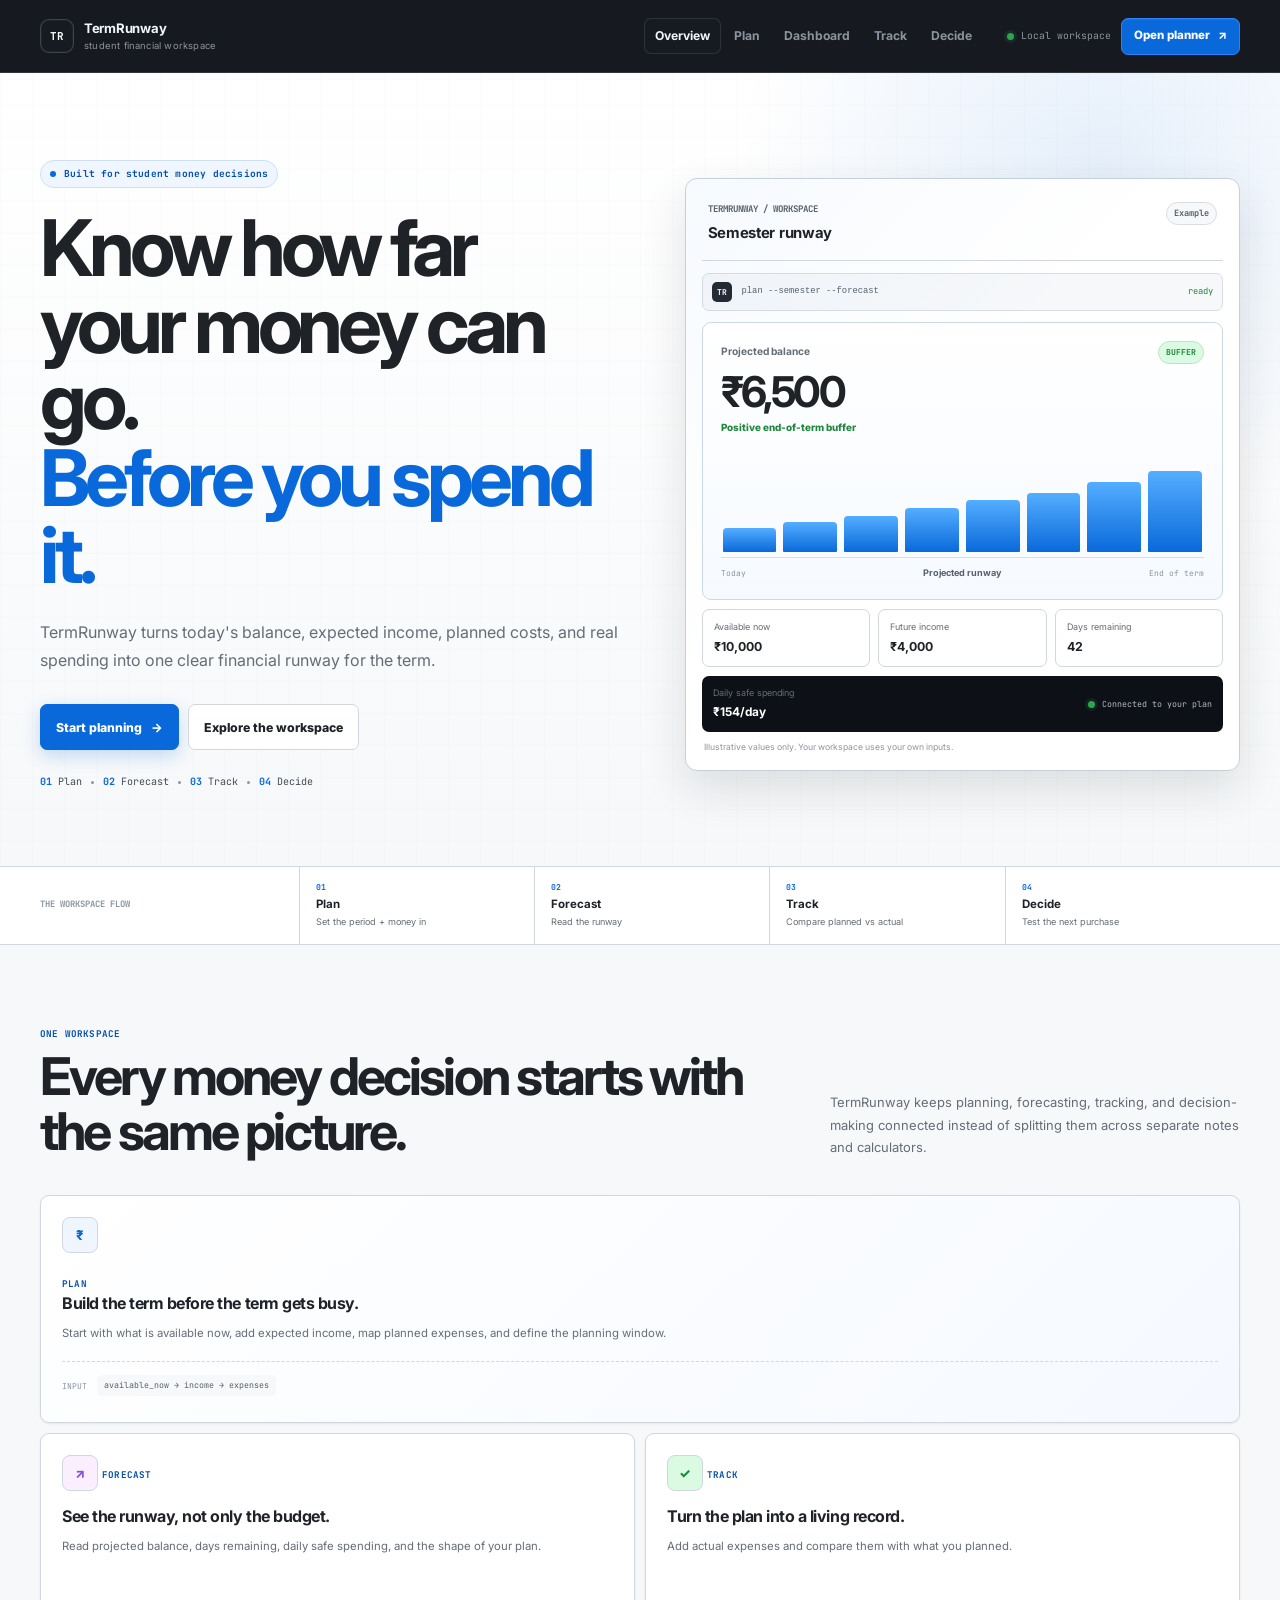
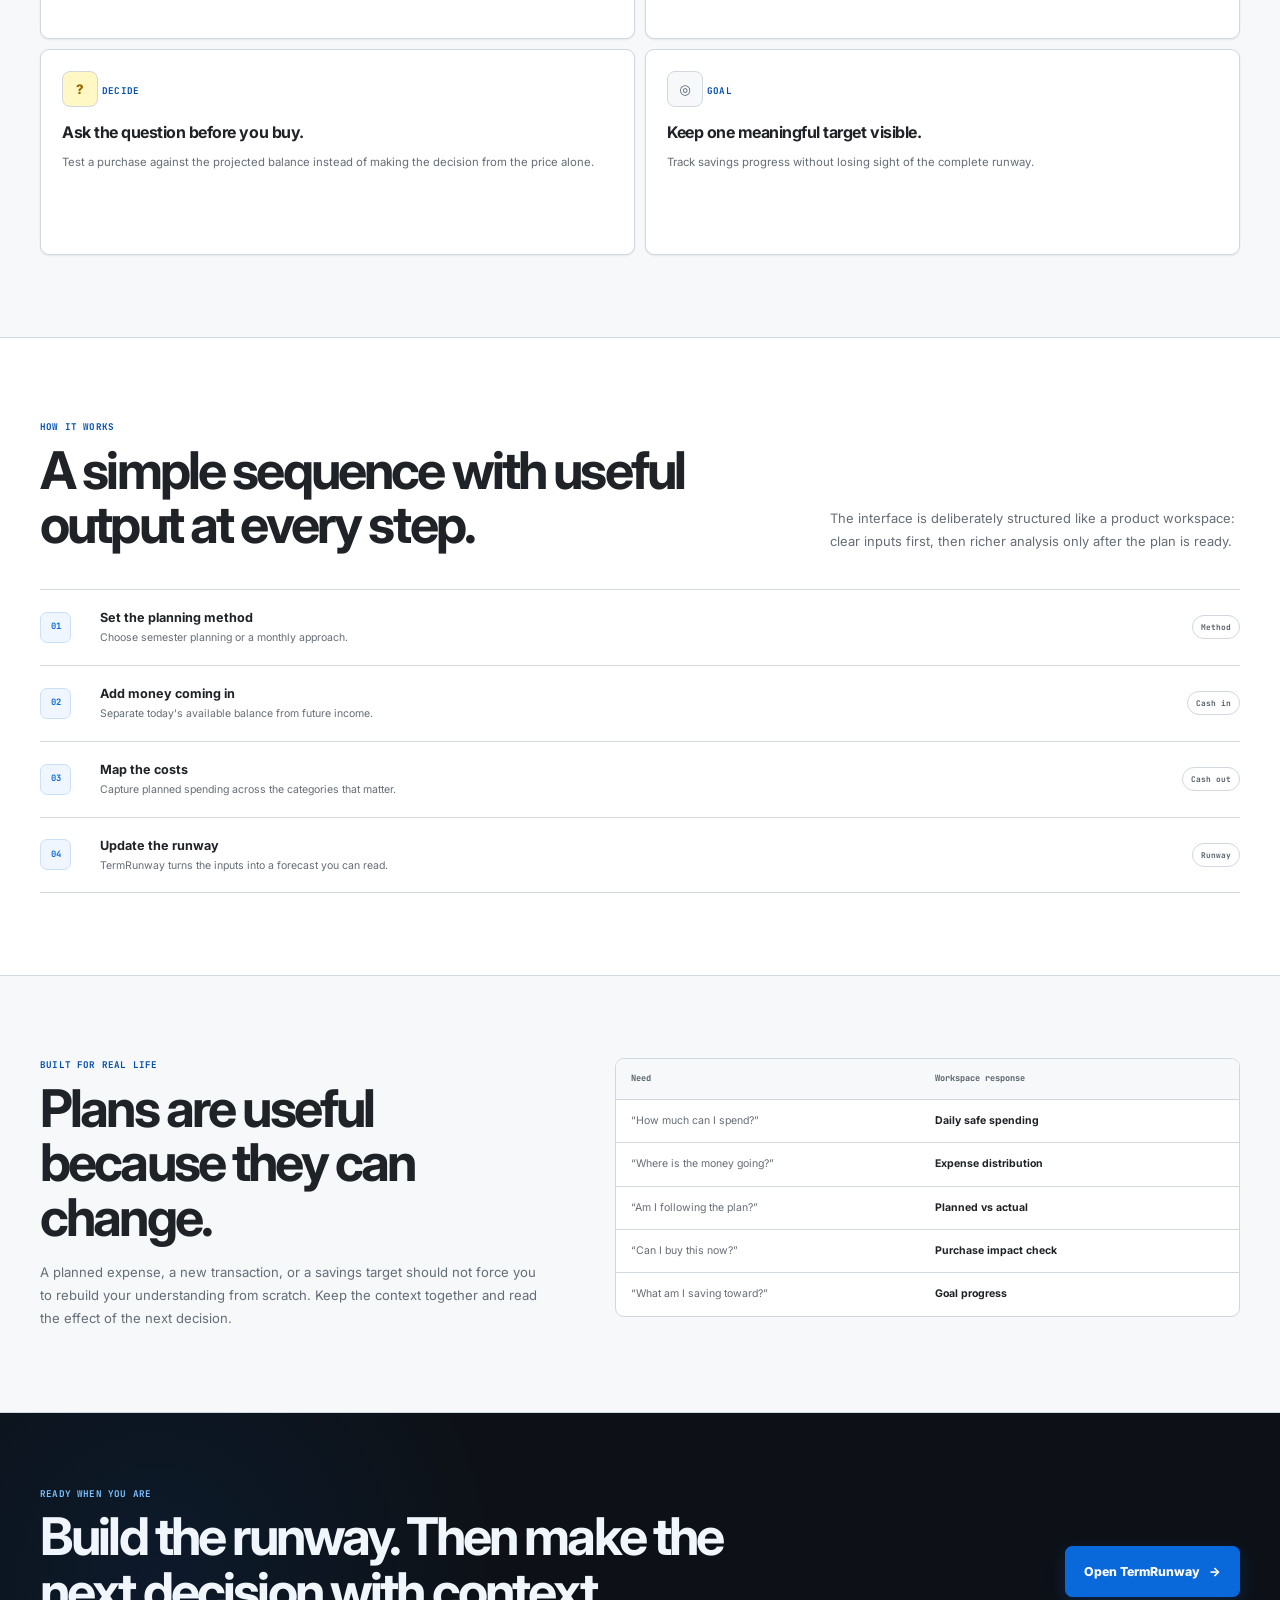
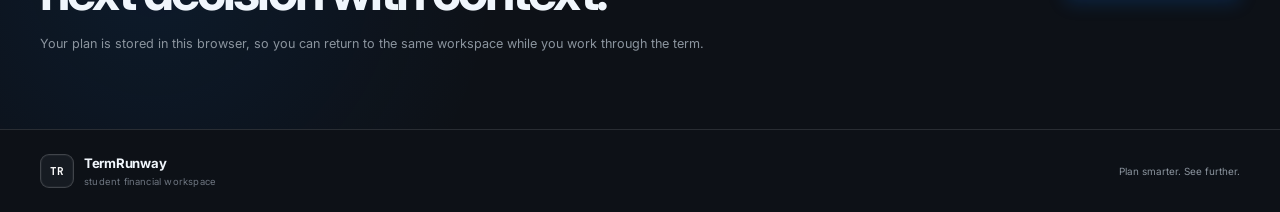
==== commit 6bbda9cc: "Redesign TermRunway with a GitHub-style product workspace UI" ====
--- a/home.html
+++ b/home.html
@@ -5,14 +5,14 @@
     <meta name="viewport" content="width=device-width, initial-scale=1.0">
     <meta
         name="description"
-        content="TermRunway helps students plan, forecast, track, and understand their semester finances."
+        content="TermRunway is a student financial workspace for planning a semester, forecasting a runway, tracking spending, checking purchases, and following savings goals."
     >
-    <title>TermRunway — Make Your Semester Money Last</title>
+    <title>TermRunway — Student Financial Workspace</title>
 
     <link rel="preconnect" href="https://fonts.googleapis.com">
     <link rel="preconnect" href="https://fonts.gstatic.com" crossorigin>
     <link
-        href="https://fonts.googleapis.com/css2?family=Inter:wght@400;500;600;700;800&display=swap"
+        href="https://fonts.googleapis.com/css2?family=Inter:wght@400;500;600;700;800&family=JetBrains+Mono:wght@500;600;700&display=swap"
         rel="stylesheet"
     >
     <link rel="stylesheet" href="css/theme.css">
@@ -24,18 +24,30 @@
         <div class="home-container home-header-inner">
             <a class="home-brand" href="home.html" aria-label="TermRunway home">
                 <span class="brand-mark">TR</span>
-                <span>TermRunway</span>
+                <span class="brand-lockup">
+                    <strong>TermRunway</strong>
+                    <small>student financial workspace</small>
+                </span>
             </a>
 
             <nav class="home-nav" aria-label="Primary navigation">
-                <a class="active" href="home.html">Home</a>
+                <a class="active" href="home.html">Overview</a>
                 <a href="index.html#planner">Plan</a>
                 <a href="index.html#runway-summary">Dashboard</a>
                 <a href="index.html#tracking">Track</a>
                 <a href="index.html#decisions">Decide</a>
             </nav>
 
-            <a class="home-nav-cta" href="index.html#planner">Open planner</a>
+            <div class="home-header-actions">
+                <span class="workspace-status">
+                    <span class="workspace-dot" aria-hidden="true"></span>
+                    Local workspace
+                </span>
+                <a class="home-nav-cta" href="index.html#planner">
+                    Open planner
+                    <span aria-hidden="true">↗</span>
+                </a>
+            </div>
         </div>
     </header>
 
@@ -43,19 +55,19 @@
         <section class="home-hero">
             <div class="home-container home-hero-grid">
                 <div class="hero-copy-wrap">
-                    <div class="hero-badge">
-                        <span class="badge-dot"></span>
-                        Student financial planning
+                    <div class="eyebrow-chip">
+                        <span class="eyebrow-dot" aria-hidden="true"></span>
+                        Built for student money decisions
                     </div>
 
                     <h1>
-                        Make your semester money
-                        <span>last on purpose.</span>
+                        Know how far your money can go.
+                        <span>Before you spend it.</span>
                     </h1>
 
                     <p class="home-lead">
-                        TermRunway turns the money you have, the income you expect,
-                        and the expenses you plan into one forward-looking financial picture.
+                        TermRunway turns today's balance, expected income, planned costs,
+                        and real spending into one clear financial runway for the term.
                     </p>
 
                     <div class="hero-actions">
@@ -63,317 +75,295 @@
                             Start planning
                             <span aria-hidden="true">→</span>
                         </a>
-                        <a class="home-btn secondary" href="#how-it-works">
-                            See how it works
+                        <a class="home-btn secondary" href="#workspace">
+                            Explore the workspace
                         </a>
                     </div>
 
-                    <div class="hero-proof">
-                        <span>Plan</span>
+                    <div class="hero-proof-row" aria-label="Product flow">
+                        <span><strong>01</strong> Plan</span>
                         <i aria-hidden="true"></i>
-                        <span>Forecast</span>
+                        <span><strong>02</strong> Forecast</span>
                         <i aria-hidden="true"></i>
-                        <span>Track</span>
+                        <span><strong>03</strong> Track</span>
                         <i aria-hidden="true"></i>
-                        <span>Decide</span>
-                    </div>
-                </div>
-
-                <div class="dashboard-preview" aria-label="Illustrative TermRunway dashboard preview">
-                    <div class="preview-glow"></div>
-
+                        <span><strong>04</strong> Decide</span>
+                    </div>
+                </div>
+
+                <aside class="dashboard-preview" aria-label="Illustrative TermRunway dashboard preview">
                     <div class="preview-topbar">
                         <div>
-                            <span class="preview-kicker">TERM RUNWAY</span>
-                            <strong>Your financial picture</strong>
-                        </div>
-                        <span class="preview-pill">Example</span>
-                    </div>
-
-                    <div class="preview-main-card">
-                        <div class="preview-main-heading">
+                            <span class="preview-kicker">TERMRUNWAY / WORKSPACE</span>
+                            <strong>Semester runway</strong>
+                        </div>
+                        <span class="preview-status">Example</span>
+                    </div>
+
+                    <div class="preview-command">
+                        <span>TR</span>
+                        <code>plan --semester --forecast</code>
+                        <span class="command-ok">ready</span>
+                    </div>
+
+                    <div class="preview-balance-card">
+                        <div class="preview-balance-heading">
                             <span>Projected balance</span>
-                            <strong>₹6,500</strong>
-                            <small>Positive end-of-term buffer</small>
-                        </div>
-
-                        <div class="mini-chart" aria-hidden="true">
-                            <span style="height: 24%"></span>
-                            <span style="height: 34%"></span>
-                            <span style="height: 42%"></span>
-                            <span style="height: 51%"></span>
-                            <span style="height: 60%"></span>
-                            <span style="height: 72%"></span>
-                            <span style="height: 82%"></span>
-                            <span style="height: 92%"></span>
-                        </div>
-
-                        <div class="chart-caption">
+                            <span class="balance-pill">BUFFER</span>
+                        </div>
+                        <strong>₹6,500</strong>
+                        <small>Positive end-of-term buffer</small>
+
+                        <div class="preview-bars" aria-hidden="true">
+                            <span style="height: 26%"></span>
+                            <span style="height: 33%"></span>
+                            <span style="height: 39%"></span>
+                            <span style="height: 48%"></span>
+                            <span style="height: 57%"></span>
+                            <span style="height: 64%"></span>
+                            <span style="height: 76%"></span>
+                            <span style="height: 88%"></span>
+                        </div>
+
+                        <div class="preview-axis">
                             <span>Today</span>
                             <strong>Projected runway</strong>
-                            <span>End date</span>
+                            <span>End of term</span>
                         </div>
                     </div>
 
                     <div class="preview-metrics">
-                        <div class="preview-metric">
+                        <div>
                             <span>Available now</span>
                             <strong>₹10,000</strong>
                         </div>
-                        <div class="preview-metric">
+                        <div>
                             <span>Future income</span>
                             <strong>₹4,000</strong>
                         </div>
-                        <div class="preview-metric">
+                        <div>
                             <span>Days remaining</span>
                             <strong>42</strong>
                         </div>
                     </div>
 
-                    <div class="preview-bottom">
-                        <div>
-                            <span>Safe spending</span>
+                    <div class="preview-foot">
+                        <div>
+                            <span>Daily safe spending</span>
                             <strong>₹154/day</strong>
                         </div>
-                        <div class="preview-status">
-                            <span class="status-dot"></span>
-                            Plan has a buffer
-                        </div>
-                    </div>
-
-                    <p class="preview-footnote">
-                        Illustrative values only — your dashboard uses your own inputs.
-                    </p>
-                </div>
-            </div>
-        </section>
-
-        <section class="home-section intro-strip">
-            <div class="home-container intro-strip-inner">
-                <div>
-                    <span class="strip-label">ONE PLACE FOR THE FULL PICTURE</span>
-                    <p>
-                        From the first plan to the next purchase, keep your semester finances connected.
-                    </p>
-                </div>
-                <a href="index.html#runway-summary">Explore the dashboard →</a>
-            </div>
-        </section>
-
-        <section class="home-section" id="how-it-works">
+                        <div class="preview-live">
+                            <span class="live-dot" aria-hidden="true"></span>
+                            Connected to your plan
+                        </div>
+                    </div>
+
+                    <p class="preview-note">
+                        Illustrative values only. Your workspace uses your own inputs.
+                    </p>
+                </aside>
+            </div>
+        </section>
+
+        <section class="product-strip" aria-label="TermRunway workflow">
+            <div class="home-container product-strip-grid">
+                <div class="strip-label">THE WORKSPACE FLOW</div>
+                <a href="index.html#planner">
+                    <span>01</span>
+                    <strong>Plan</strong>
+                    <small>Set the period + money in</small>
+                </a>
+                <a href="index.html#runway-summary">
+                    <span>02</span>
+                    <strong>Forecast</strong>
+                    <small>Read the runway</small>
+                </a>
+                <a href="index.html#tracking">
+                    <span>03</span>
+                    <strong>Track</strong>
+                    <small>Compare planned vs actual</small>
+                </a>
+                <a href="index.html#decisions">
+                    <span>04</span>
+                    <strong>Decide</strong>
+                    <small>Test the next purchase</small>
+                </a>
+            </div>
+        </section>
+
+        <section class="home-section" id="workspace">
             <div class="home-container">
                 <div class="section-heading">
                     <div>
-                        <p class="home-eyebrow">HOW IT WORKS</p>
-                        <h2>Start with today. Think through the whole term.</h2>
+                        <p class="home-eyebrow">ONE WORKSPACE</p>
+                        <h2>Every money decision starts with the same picture.</h2>
                     </div>
                     <p>
-                        TermRunway is built around a simple idea: a budget is more useful
-                        when it shows what today's choices mean for tomorrow.
-                    </p>
-                </div>
-
-                <div class="steps-grid">
-                    <article class="step-card">
-                        <span class="step-number">01</span>
-                        <div>
-                            <h3>Set the timeline</h3>
+                        TermRunway keeps planning, forecasting, tracking, and decision-making
+                        connected instead of splitting them across separate notes and calculators.
+                    </p>
+                </div>
+
+                <div class="workspace-grid">
+                    <article class="workspace-card workspace-card-large">
+                        <div class="card-icon blue" aria-hidden="true">₹</div>
+                        <div class="workspace-card-copy">
+                            <span class="card-label">PLAN</span>
+                            <h3>Build the term before the term gets busy.</h3>
                             <p>
-                                Choose the planning period with start and end dates,
-                                using a semester or monthly approach.
+                                Start with what is available now, add expected income,
+                                map planned expenses, and define the planning window.
                             </p>
                         </div>
-                    </article>
-
-                    <article class="step-card">
-                        <span class="step-number">02</span>
-                        <div>
-                            <h3>Add money coming in</h3>
-                            <p>
-                                Enter what is already available and the income
-                                you expect during the period.
-                            </p>
-                        </div>
-                    </article>
-
-                    <article class="step-card">
-                        <span class="step-number">03</span>
-                        <div>
-                            <h3>Plan the costs</h3>
-                            <p>
-                                Account for recurring and planned expenses such as
-                                food, rent, transport, utilities, books, and more.
-                            </p>
-                        </div>
-                    </article>
-
-                    <article class="step-card">
-                        <span class="step-number">04</span>
-                        <div>
-                            <h3>Read the runway</h3>
-                            <p>
-                                See projected balance, remaining days, spending
-                                patterns, and the room your plan leaves for decisions.
-                            </p>
-                        </div>
-                    </article>
-                </div>
-            </div>
-        </section>
-
-        <section class="home-section soft-section">
+                        <div class="card-terminal" aria-hidden="true">
+                            <span>INPUT</span>
+                            <code>available_now → income → expenses</code>
+                        </div>
+                    </article>
+
+                    <article class="workspace-card">
+                        <div class="card-icon purple" aria-hidden="true">↗</div>
+                        <span class="card-label">FORECAST</span>
+                        <h3>See the runway, not only the budget.</h3>
+                        <p>
+                            Read projected balance, days remaining, daily safe spending,
+                            and the shape of your plan.
+                        </p>
+                    </article>
+
+                    <article class="workspace-card">
+                        <div class="card-icon green" aria-hidden="true">✓</div>
+                        <span class="card-label">TRACK</span>
+                        <h3>Turn the plan into a living record.</h3>
+                        <p>
+                            Add actual expenses and compare them with what you planned.
+                        </p>
+                    </article>
+
+                    <article class="workspace-card">
+                        <div class="card-icon orange" aria-hidden="true">?</div>
+                        <span class="card-label">DECIDE</span>
+                        <h3>Ask the question before you buy.</h3>
+                        <p>
+                            Test a purchase against the projected balance instead of
+                            making the decision from the price alone.
+                        </p>
+                    </article>
+
+                    <article class="workspace-card">
+                        <div class="card-icon slate" aria-hidden="true">◎</div>
+                        <span class="card-label">GOAL</span>
+                        <h3>Keep one meaningful target visible.</h3>
+                        <p>
+                            Track savings progress without losing sight of the complete runway.
+                        </p>
+                    </article>
+                </div>
+            </div>
+        </section>
+
+        <section class="home-section section-tinted">
             <div class="home-container">
                 <div class="section-heading">
                     <div>
-                        <p class="home-eyebrow">WHAT YOU CAN SEE</p>
-                        <h2>Not just a total. A financial picture.</h2>
+                        <p class="home-eyebrow">HOW IT WORKS</p>
+                        <h2>A simple sequence with useful output at every step.</h2>
                     </div>
                     <p>
-                        Each part of the dashboard answers a different question about
-                        where your money is going and how long the plan can hold.
-                    </p>
-                </div>
-
-                <div class="feature-grid">
-                    <article class="feature-card feature-card-large">
-                        <span class="feature-icon">₹</span>
-                        <div>
-                            <span class="feature-label">FORECAST</span>
-                            <h3>Projected balance</h3>
-                            <p>
-                                See what your plan projects to remain at the end of the
-                                period after expected income and remaining planned costs.
-                            </p>
-                        </div>
-                        <div class="feature-value">
-                            <span>Example</span>
-                            <strong>₹6,500</strong>
-                        </div>
-                    </article>
-
-                    <article class="feature-card">
-                        <span class="feature-icon">◷</span>
-                        <div>
-                            <span class="feature-label">TIME</span>
-                            <h3>Days remaining</h3>
-                            <p>
-                                Connect the money left to the time left in the plan.
-                            </p>
-                        </div>
-                    </article>
-
-                    <article class="feature-card">
-                        <span class="feature-icon">↗</span>
-                        <div>
-                            <span class="feature-label">PACE</span>
-                            <h3>Daily safe spending</h3>
-                            <p>
-                                Turn a positive projected balance into a daily planning figure.
-                            </p>
-                        </div>
-                    </article>
-
-                    <article class="feature-card">
-                        <span class="feature-icon">◎</span>
-                        <div>
-                            <span class="feature-label">ANALYZE</span>
-                            <h3>Spending analysis</h3>
-                            <p>
-                                Understand expense distribution and planned-versus-actual spending.
-                            </p>
-                        </div>
-                    </article>
-
-                    <article class="feature-card">
-                        <span class="feature-icon">✓</span>
-                        <div>
-                            <span class="feature-label">DECIDE</span>
-                            <h3>Purchase checks</h3>
-                            <p>
-                                Test a planned purchase against the financial picture before you spend.
-                            </p>
-                        </div>
-                    </article>
-                </div>
-            </div>
-        </section>
-
-        <section class="home-section decision-section">
-            <div class="home-container decision-grid">
+                        The interface is deliberately structured like a product workspace:
+                        clear inputs first, then richer analysis only after the plan is ready.
+                    </p>
+                </div>
+
+                <div class="workflow-list">
+                    <article class="workflow-row">
+                        <span class="workflow-index">01</span>
+                        <div>
+                            <strong>Set the planning method</strong>
+                            <p>Choose semester planning or a monthly approach.</p>
+                        </div>
+                        <span class="workflow-output">Method</span>
+                    </article>
+
+                    <article class="workflow-row">
+                        <span class="workflow-index">02</span>
+                        <div>
+                            <strong>Add money coming in</strong>
+                            <p>Separate today's available balance from future income.</p>
+                        </div>
+                        <span class="workflow-output">Cash in</span>
+                    </article>
+
+                    <article class="workflow-row">
+                        <span class="workflow-index">03</span>
+                        <div>
+                            <strong>Map the costs</strong>
+                            <p>Capture planned spending across the categories that matter.</p>
+                        </div>
+                        <span class="workflow-output">Cash out</span>
+                    </article>
+
+                    <article class="workflow-row">
+                        <span class="workflow-index">04</span>
+                        <div>
+                            <strong>Update the runway</strong>
+                            <p>TermRunway turns the inputs into a forecast you can read.</p>
+                        </div>
+                        <span class="workflow-output">Runway</span>
+                    </article>
+                </div>
+            </div>
+        </section>
+
+        <section class="home-section">
+            <div class="home-container comparison-panel">
                 <div>
-                    <p class="home-eyebrow">BUILT AROUND REAL STUDENT DECISIONS</p>
-                    <h2>What happens when the plan meets real life?</h2>
+                    <p class="home-eyebrow">BUILT FOR REAL LIFE</p>
+                    <h2>Plans are useful because they can change.</h2>
                     <p>
-                        Plans change. Expenses appear. Income moves. TermRunway keeps the
-                        forecast connected to actual spending so you can see the effect instead
-                        of relying on a single budget number.
-                    </p>
-
-                    <div class="decision-points">
-                        <div>
-                            <span>01</span>
-                            <strong>Record actual expenses</strong>
-                            <p>Compare what you planned with what you really spent.</p>
-                        </div>
-                        <div>
-                            <span>02</span>
-                            <strong>Check a purchase</strong>
-                            <p>See how a new expense changes the projected runway.</p>
-                        </div>
-                        <div>
-                            <span>03</span>
-                            <strong>Track a savings goal</strong>
-                            <p>Keep a separate target visible without losing the bigger picture.</p>
-                        </div>
-                    </div>
-                </div>
-
-                <div class="decision-card">
-                    <span class="decision-card-kicker">THE CORE QUESTION</span>
-                    <strong>“Can my money support this?”</strong>
+                        A planned expense, a new transaction, or a savings target should not
+                        force you to rebuild your understanding from scratch. Keep the context
+                        together and read the effect of the next decision.
+                    </p>
+                </div>
+
+                <div class="comparison-table" aria-label="TermRunway product areas">
+                    <div class="comparison-table-head">
+                        <span>Need</span>
+                        <span>Workspace response</span>
+                    </div>
+                    <div>
+                        <span>“How much can I spend?”</span>
+                        <strong>Daily safe spending</strong>
+                    </div>
+                    <div>
+                        <span>“Where is the money going?”</span>
+                        <strong>Expense distribution</strong>
+                    </div>
+                    <div>
+                        <span>“Am I following the plan?”</span>
+                        <strong>Planned vs actual</strong>
+                    </div>
+                    <div>
+                        <span>“Can I buy this now?”</span>
+                        <strong>Purchase impact check</strong>
+                    </div>
+                    <div>
+                        <span>“What am I saving toward?”</span>
+                        <strong>Goal progress</strong>
+                    </div>
+                </div>
+            </div>
+        </section>
+
+        <section class="home-cta">
+            <div class="home-container home-cta-inner">
+                <div>
+                    <p class="home-eyebrow">READY WHEN YOU ARE</p>
+                    <h2>Build the runway. Then make the next decision with context.</h2>
                     <p>
-                        TermRunway gives you a financial context for the decision,
-                        not just an isolated expense amount.
-                    </p>
-                    <a href="index.html#decisions">Open decision center →</a>
-                </div>
-            </div>
-        </section>
-
-        <section class="home-section">
-            <div class="home-container">
-                <div class="method-card">
-                    <div>
-                        <p class="home-eyebrow">FLEXIBLE PLANNING</p>
-                        <h2>Semester numbers or monthly numbers. Start where your data is.</h2>
-                    </div>
-
-                    <div class="method-options">
-                        <div class="method-option active">
-                            <span>Semester</span>
-                            <p>Plan across your full academic period.</p>
-                        </div>
-                        <div class="method-option">
-                            <span>Monthly</span>
-                            <p>Work with recurring monthly income and expenses.</p>
-                        </div>
-                    </div>
-
-                    <a class="home-btn secondary" href="index.html#planner">
-                        Choose a method
-                    </a>
-                </div>
-            </div>
-        </section>
-
-        <section class="home-cta">
-            <div class="home-container cta-inner">
-                <div>
-                    <p class="home-eyebrow">READY TO START?</p>
-                    <h2>Build your runway before the money starts running out.</h2>
-                    <p>
-                        Put your current numbers into the planner and turn them into a
-                        timeline you can actually follow.
+                        Your plan is stored in this browser, so you can return to the same
+                        workspace while you work through the term.
                     </p>
                 </div>
 
@@ -387,12 +377,15 @@
 
     <footer class="home-footer">
         <div class="home-container footer-inner">
-            <div class="home-brand">
+            <a class="home-brand" href="home.html" aria-label="TermRunway home">
                 <span class="brand-mark">TR</span>
-                <span>TermRunway</span>
-            </div>
+                <span class="brand-lockup">
+                    <strong>TermRunway</strong>
+                    <small>student financial workspace</small>
+                </span>
+            </a>
             <p>Plan smarter. See further.</p>
         </div>
     </footer>
 </body>
-</html>
+</html>
--- a/css/theme.css
+++ b/css/theme.css
@@ -1,56 +1,70 @@
 :root {
-    /* TermRunway home-page design language */
-    --home-bg: #f6f8fc;
-    --home-surface: #ffffff;
-    --home-surface-soft: #f1f5fb;
-    --home-text: #0f172a;
-    --home-muted: #64748b;
-    --home-border: #e2e8f0;
-    --home-primary: #2563eb;
-    --home-primary-dark: #1d4ed8;
-    --home-success: #059669;
-    --home-warning: #d97706;
-    --home-danger: #dc2626;
+    --bg: #f6f8fa;
+    --surface: #ffffff;
+    --surface-subtle: #f6f8fa;
+    --surface-muted: #eef1f4;
+    --surface-blue: #f0f6ff;
 
-    --home-shadow: 0 24px 70px rgba(15, 23, 42, 0.10);
-    --home-shadow-soft: 0 10px 30px rgba(15, 23, 42, 0.06);
+    --text: #1f2328;
+    --muted: #656d76;
+    --muted-strong: #424a53;
 
-    --home-radius-sm: 10px;
-    --home-radius-md: 12px;
-    --home-radius-lg: 17px;
-    --home-radius-xl: 20px;
-    --home-radius-2xl: 24px;
-    --home-radius-pill: 999px;
+    --border: #d0d7de;
+    --border-strong: #afb8c1;
 
-    --home-ease: cubic-bezier(0.22, 1, 0.36, 1);
+    --primary: #0969da;
+    --primary-strong: #0550ae;
+    --primary-soft: #ddf4ff;
 
-    /* Shared aliases used by planner/dashboard styles */
-    --bg: var(--home-bg);
-    --surface: var(--home-surface);
-    --surface-soft: var(--home-surface-soft);
+    --success: #1f883d;
+    --success-soft: #dafbe1;
 
-    --text: var(--home-text);
-    --muted: var(--home-muted);
-    --border: var(--home-border);
+    --warning: #9a6700;
+    --warning-soft: #fff8c5;
 
-    --primary: var(--home-primary);
-    --accent: var(--home-primary);
-    --accent-soft: #eff6ff;
+    --danger: #cf222e;
+    --danger-soft: #ffebe9;
 
-    --success: var(--home-success);
-    --success-soft: #ecfdf3;
+    --ink: #0d1117;
+    --white: #ffffff;
 
-    --warning: var(--home-warning);
-    --warning-soft: #fff7ed;
+    --shadow-sm: 0 1px 2px rgba(27, 31, 36, 0.08);
+    --shadow-md: 0 8px 24px rgba(27, 31, 36, 0.08);
+    --shadow-lg: 0 18px 45px rgba(27, 31, 36, 0.12);
 
-    --danger: var(--home-danger);
-    --danger-soft: #fef2f2;
+    --radius-sm: 6px;
+    --radius-md: 8px;
+    --radius-lg: 12px;
+    --radius-xl: 16px;
+    --radius-pill: 999px;
 
-    --radius: var(--home-radius-lg);
-    --shadow: var(--home-shadow-soft);
+    --ease: cubic-bezier(0.22, 1, 0.36, 1);
 
-    --input-border: #dbe3ee;
-    --grid-line: #dbe5f2;
+    --input-border: #d0d7de;
+    --grid-line: #eaeef2;
+
+    --home-bg: var(--bg);
+    --home-surface: var(--surface);
+    --home-surface-soft: var(--surface-subtle);
+    --home-text: var(--text);
+    --home-muted: var(--muted);
+    --home-border: var(--border);
+    --home-primary: var(--primary);
+    --home-primary-dark: var(--primary-strong);
+    --home-success: var(--success);
+    --home-warning: var(--warning);
+    --home-danger: var(--danger);
+    --home-shadow: var(--shadow-lg);
+    --home-shadow-soft: var(--shadow-md);
+
+    --home-radius-sm: var(--radius-sm);
+    --home-radius-md: var(--radius-md);
+    --home-radius-lg: var(--radius-lg);
+    --home-radius-xl: var(--radius-xl);
+    --home-radius-2xl: 20px;
+    --home-radius-pill: var(--radius-pill);
+
+    --home-ease: var(--ease);
 }
 
 * {
@@ -67,6 +81,7 @@
 select {
     font-family:
         Inter,
+        ui-sans-serif,
         system-ui,
         -apple-system,
         BlinkMacSystemFont,
@@ -85,15 +100,15 @@
 }
 
 ::selection {
-    background: rgba(37, 99, 235, 0.16);
-    color: var(--home-text);
+    background: rgba(9, 105, 218, 0.17);
+    color: var(--text);
 }
 
 button:focus-visible,
 a:focus-visible,
 input:focus-visible,
 select:focus-visible {
-    outline: 3px solid rgba(37, 99, 235, 0.20);
+    outline: 3px solid rgba(9, 105, 218, 0.22);
     outline-offset: 2px;
 }
 
@@ -109,4 +124,4 @@
         animation-iteration-count: 1 !important;
         transition-duration: 0.01ms !important;
     }
-}
+}
--- a/css/home.css
+++ b/css/home.css
@@ -1,30 +1,11 @@
 :root {
-    --home-bg: #f6f8fc;
-    --home-surface: #ffffff;
-    --home-surface-soft: #f1f5fb;
-    --home-text: #0f172a;
-    --home-muted: #64748b;
-    --home-border: #e2e8f0;
-    --home-primary: #2563eb;
-    --home-primary-dark: #1d4ed8;
-    --home-success: #059669;
-    --home-shadow: 0 24px 70px rgba(15, 23, 42, 0.10);
-    --home-shadow-soft: 0 10px 30px rgba(15, 23, 42, 0.06);
-}
-
-* {
-    box-sizing: border-box;
-}
-
-html {
-    scroll-behavior: smooth;
+    --home-max: 1200px;
 }
 
 body {
     margin: 0;
-    color: var(--home-text);
-    background: var(--home-bg);
-    font-family: Inter, system-ui, -apple-system, BlinkMacSystemFont, "Segoe UI", sans-serif;
+    color: var(--text);
+    background: var(--bg);
     line-height: 1.55;
 }
 
@@ -33,826 +14,918 @@
 }
 
 .home-container {
-    width: min(1160px, calc(100% - 40px));
+    width: min(var(--home-max), calc(100% - 40px));
     margin: 0 auto;
 }
 
 .home-header {
     position: sticky;
     top: 0;
-    z-index: 50;
-    background: rgba(255, 255, 255, 0.88);
-    border-bottom: 1px solid rgba(226, 232, 240, 0.9);
+    z-index: 100;
+    color: #f0f6fc;
+    background: rgba(13, 17, 23, 0.96);
+    border-bottom: 1px solid rgba(240, 246, 252, 0.12);
     backdrop-filter: blur(16px);
 }
 
 .home-header-inner {
-    min-height: 74px;
-    display: flex;
-    align-items: center;
-    gap: 28px;
+    min-height: 72px;
+    display: flex;
+    align-items: center;
+    gap: 24px;
 }
 
 .home-brand {
     display: inline-flex;
     align-items: center;
     gap: 10px;
-    color: var(--home-text);
+    min-width: 230px;
     text-decoration: none;
+}
+
+.brand-mark {
+    display: inline-grid;
+    width: 34px;
+    height: 34px;
+    place-items: center;
+    border: 1px solid rgba(255, 255, 255, 0.18);
+    border-radius: 9px;
+    color: #ffffff;
+    background: #161b22;
+    box-shadow: inset 0 0 0 1px rgba(255, 255, 255, 0.04);
+    font-family: "JetBrains Mono", ui-monospace, monospace;
+    font-size: 0.68rem;
+    font-weight: 700;
+    letter-spacing: 0.03em;
+}
+
+.brand-lockup {
+    display: grid;
+    gap: 1px;
+}
+
+.brand-lockup strong {
+    font-size: 0.82rem;
+    letter-spacing: -0.02em;
+}
+
+.brand-lockup small {
+    color: #8b949e;
+    font-size: 0.59rem;
+    letter-spacing: 0.02em;
+}
+
+.home-nav {
+    display: flex;
+    align-items: center;
+    gap: 2px;
+    margin-left: auto;
+}
+
+.home-nav a {
+    padding: 8px 10px;
+    border: 1px solid transparent;
+    border-radius: 7px;
+    color: #8b949e;
+    text-decoration: none;
+    font-size: 0.76rem;
+    font-weight: 700;
+    transition: color 0.16s ease, background 0.16s ease, border-color 0.16s ease;
+}
+
+.home-nav a:hover,
+.home-nav a.active {
+    color: #f0f6fc;
+    background: #161b22;
+    border-color: rgba(240, 246, 252, 0.1);
+}
+
+.home-header-actions {
+    display: flex;
+    align-items: center;
+    gap: 10px;
+}
+
+.workspace-status {
+    display: inline-flex;
+    align-items: center;
+    gap: 7px;
+    color: #8b949e;
+    font-family: "JetBrains Mono", ui-monospace, monospace;
+    font-size: 0.61rem;
+    white-space: nowrap;
+}
+
+.workspace-dot,
+.live-dot {
+    width: 7px;
+    height: 7px;
+    border-radius: 50%;
+    background: #2da44e;
+    box-shadow: 0 0 0 3px rgba(45, 164, 78, 0.12);
+}
+
+.home-nav-cta {
+    display: inline-flex;
+    align-items: center;
+    justify-content: center;
+    gap: 8px;
+    min-height: 37px;
+    padding: 8px 12px;
+    border: 1px solid #2f81f7;
+    border-radius: 7px;
+    color: #ffffff;
+    background: #0969da;
+    text-decoration: none;
+    font-size: 0.72rem;
     font-weight: 800;
+    box-shadow: 0 1px 0 rgba(255, 255, 255, 0.08) inset;
+    transition: transform 0.16s ease, background 0.16s ease;
+}
+
+.home-nav-cta:hover {
+    transform: translateY(-1px);
+    background: #0550ae;
+}
+
+.home-hero {
+    position: relative;
+    overflow: hidden;
+    padding: 86px 0 76px;
+    background:
+        radial-gradient(circle at 86% 12%, rgba(9, 105, 218, 0.10), transparent 28%),
+        linear-gradient(180deg, #ffffff 0%, #f6f8fa 100%);
+    border-bottom: 1px solid var(--border);
+}
+
+.home-hero::before {
+    content: "";
+    position: absolute;
+    inset: 0;
+    pointer-events: none;
+    opacity: 0.42;
+    background-image:
+        linear-gradient(rgba(31, 35, 40, 0.035) 1px, transparent 1px),
+        linear-gradient(90deg, rgba(31, 35, 40, 0.035) 1px, transparent 1px);
+    background-size: 32px 32px;
+}
+
+.home-hero-grid {
+    position: relative;
+    display: grid;
+    grid-template-columns: minmax(0, 1fr) minmax(460px, 0.96fr);
+    gap: 66px;
+    align-items: center;
+}
+
+.hero-copy-wrap {
+    max-width: 680px;
+}
+
+.eyebrow-chip {
+    display: inline-flex;
+    align-items: center;
+    gap: 8px;
+    padding: 6px 9px;
+    border: 1px solid #cce0f5;
+    border-radius: var(--radius-pill);
+    color: var(--primary-strong);
+    background: #f0f6ff;
+    font-family: "JetBrains Mono", ui-monospace, monospace;
+    font-size: 0.6rem;
+    font-weight: 700;
+    letter-spacing: 0.02em;
+}
+
+.eyebrow-dot {
+    width: 6px;
+    height: 6px;
+    border-radius: 50%;
+    background: var(--primary);
+}
+
+.hero-copy-wrap h1 {
+    margin: 22px 0 0;
+    max-width: 760px;
+    font-size: clamp(3.05rem, 6.1vw, 5.65rem);
+    line-height: 0.98;
+    letter-spacing: -0.065em;
+}
+
+.hero-copy-wrap h1 span {
+    display: block;
+    color: var(--primary);
+}
+
+.home-lead {
+    max-width: 620px;
+    margin: 25px 0 0;
+    color: var(--muted);
+    font-size: 1rem;
+    line-height: 1.76;
+}
+
+.hero-actions {
+    display: flex;
+    flex-wrap: wrap;
+    gap: 9px;
+    margin-top: 30px;
+}
+
+.home-btn {
+    display: inline-flex;
+    align-items: center;
+    justify-content: center;
+    gap: 9px;
+    min-height: 46px;
+    padding: 10px 15px;
+    border: 1px solid transparent;
+    border-radius: 7px;
+    text-decoration: none;
+    font-size: 0.77rem;
+    font-weight: 800;
+    transition:
+        transform 0.16s ease,
+        background 0.16s ease,
+        border-color 0.16s ease,
+        box-shadow 0.16s ease;
+}
+
+.home-btn:hover {
+    transform: translateY(-2px);
+}
+
+.home-btn.primary {
+    color: #ffffff;
+    background: var(--primary);
+    border-color: var(--primary);
+    box-shadow: 0 6px 18px rgba(9, 105, 218, 0.22);
+}
+
+.home-btn.primary:hover {
+    background: var(--primary-strong);
+    border-color: var(--primary-strong);
+}
+
+.home-btn.secondary {
+    color: var(--text);
+    background: #ffffff;
+    border-color: var(--border);
+}
+
+.home-btn.secondary:hover {
+    border-color: var(--border-strong);
+    background: #f6f8fa;
+}
+
+.home-btn.large {
+    min-height: 51px;
+    padding-inline: 18px;
+}
+
+.hero-proof-row {
+    display: flex;
+    align-items: center;
+    flex-wrap: wrap;
+    gap: 9px;
+    margin-top: 24px;
+    color: var(--muted-strong);
+    font-family: "JetBrains Mono", ui-monospace, monospace;
+    font-size: 0.63rem;
+}
+
+.hero-proof-row span {
+    display: inline-flex;
+    align-items: center;
+    gap: 6px;
+}
+
+.hero-proof-row strong {
+    color: var(--primary);
+}
+
+.hero-proof-row i {
+    width: 3px;
+    height: 3px;
+    border-radius: 50%;
+    background: #8c959f;
+}
+
+.dashboard-preview {
+    position: relative;
+    padding: 16px;
+    overflow: hidden;
+    border: 1px solid #c6d0da;
+    border-radius: 12px;
+    background: #ffffff;
+    box-shadow: var(--shadow-lg);
+}
+
+.dashboard-preview::before {
+    content: "";
+    position: absolute;
+    inset: 0;
+    pointer-events: none;
+    background: linear-gradient(135deg, rgba(9, 105, 218, 0.035), transparent 44%);
+}
+
+.preview-topbar {
+    position: relative;
+    display: flex;
+    align-items: flex-start;
+    justify-content: space-between;
+    gap: 20px;
+    padding: 7px 6px 15px;
+    border-bottom: 1px solid var(--border);
+}
+
+.preview-kicker {
+    display: block;
+    margin-bottom: 4px;
+    color: #57606a;
+    font-family: "JetBrains Mono", ui-monospace, monospace;
+    font-size: 0.57rem;
+    font-weight: 700;
+}
+
+.preview-topbar strong {
+    font-size: 0.93rem;
+    letter-spacing: -0.02em;
+}
+
+.preview-status {
+    padding: 4px 7px;
+    border: 1px solid #d8dee4;
+    border-radius: var(--radius-pill);
+    color: #57606a;
+    font-family: "JetBrains Mono", ui-monospace, monospace;
+    font-size: 0.54rem;
+    font-weight: 700;
+    background: #f6f8fa;
+}
+
+.preview-command {
+    display: grid;
+    grid-template-columns: auto 1fr auto;
+    gap: 10px;
+    align-items: center;
+    margin-top: 12px;
+    padding: 8px 9px;
+    border: 1px solid #d8dee4;
+    border-radius: 7px;
+    background: #f6f8fa;
+    color: #57606a;
+    font-family: "JetBrains Mono", ui-monospace, monospace;
+    font-size: 0.55rem;
+}
+
+.preview-command > span:first-child {
+    display: inline-grid;
+    width: 20px;
+    height: 20px;
+    place-items: center;
+    border-radius: 5px;
+    color: #ffffff;
+    background: #24292f;
+    font-size: 0.5rem;
+    font-weight: 700;
+}
+
+.preview-command code {
+    overflow: hidden;
+    text-overflow: ellipsis;
+    white-space: nowrap;
+}
+
+.command-ok {
+    color: var(--success);
+}
+
+.preview-balance-card {
+    position: relative;
+    margin-top: 11px;
+    padding: 18px;
+    border: 1px solid #cbd8e5;
+    border-radius: 9px;
+    background:
+        linear-gradient(180deg, #ffffff 0%, #f6faff 100%);
+}
+
+.preview-balance-heading {
+    display: flex;
+    align-items: center;
+    justify-content: space-between;
+    gap: 16px;
+}
+
+.preview-balance-heading span:first-child {
+    color: var(--muted);
+    font-size: 0.64rem;
+    font-weight: 700;
+}
+
+.balance-pill {
+    padding: 4px 7px;
+    border: 1px solid #bde3c7;
+    border-radius: var(--radius-pill);
+    color: var(--success);
+    background: var(--success-soft);
+    font-family: "JetBrains Mono", ui-monospace, monospace;
+    font-size: 0.51rem;
+    font-weight: 700;
+}
+
+.preview-balance-card > strong {
+    display: block;
+    margin-top: 8px;
+    font-size: 2.65rem;
+    line-height: 0.95;
+    letter-spacing: -0.06em;
+}
+
+.preview-balance-card > small {
+    display: block;
+    margin-top: 8px;
+    color: var(--success);
+    font-size: 0.62rem;
+    font-weight: 800;
+}
+
+.preview-bars {
+    display: flex;
+    align-items: flex-end;
+    gap: 7px;
+    height: 106px;
+    margin-top: 17px;
+    padding: 8px 2px 5px;
+    border-bottom: 1px solid #d8dee4;
+}
+
+.preview-bars span {
+    flex: 1;
+    min-width: 8px;
+    border-radius: 4px 4px 1px 1px;
+    background: linear-gradient(180deg, #54aeff 0%, #0969da 100%);
+}
+
+.preview-axis {
+    display: grid;
+    grid-template-columns: 1fr auto 1fr;
+    align-items: center;
+    gap: 10px;
+    margin-top: 8px;
+}
+
+.preview-axis span {
+    color: #8c959f;
+    font-family: "JetBrains Mono", ui-monospace, monospace;
+    font-size: 0.5rem;
+}
+
+.preview-axis span:last-child {
+    text-align: right;
+}
+
+.preview-axis strong {
+    color: #57606a;
+    font-size: 0.57rem;
+    text-align: center;
+}
+
+.preview-metrics {
+    display: grid;
+    grid-template-columns: repeat(3, 1fr);
+    gap: 8px;
+    margin-top: 9px;
+}
+
+.preview-metrics > div {
+    padding: 10px 11px;
+    border: 1px solid var(--border);
+    border-radius: 7px;
+    background: #ffffff;
+}
+
+.preview-metrics span,
+.preview-foot span {
+    display: block;
+    color: var(--muted);
+    font-size: 0.56rem;
+}
+
+.preview-metrics strong {
+    display: block;
+    margin-top: 4px;
+    font-size: 0.77rem;
+}
+
+.preview-foot {
+    display: flex;
+    align-items: center;
+    justify-content: space-between;
+    gap: 12px;
+    margin-top: 9px;
+    padding: 10px 11px;
+    border-radius: 7px;
+    color: #ffffff;
+    background: #0d1117;
+}
+
+.preview-foot strong {
+    display: block;
+    margin-top: 3px;
+    font-size: 0.74rem;
+}
+
+.preview-live {
+    display: inline-flex;
+    align-items: center;
+    gap: 7px;
+    color: #b1bac4;
+    font-family: "JetBrains Mono", ui-monospace, monospace;
+    font-size: 0.52rem;
+    white-space: nowrap;
+}
+
+.preview-note {
+    margin: 9px 2px 0;
+    color: #8c959f;
+    font-size: 0.54rem;
+}
+
+.product-strip {
+    border-bottom: 1px solid var(--border);
+    background: #ffffff;
+}
+
+.product-strip-grid {
+    display: grid;
+    grid-template-columns: 1.1fr repeat(4, 1fr);
+    align-items: stretch;
+}
+
+.strip-label {
+    display: flex;
+    align-items: center;
+    padding: 18px 16px 18px 0;
+    color: #8c959f;
+    font-family: "JetBrains Mono", ui-monospace, monospace;
+    font-size: 0.55rem;
+    font-weight: 700;
+}
+
+.product-strip-grid a {
+    display: grid;
+    gap: 2px;
+    padding: 14px 16px;
+    border-left: 1px solid var(--border);
+    text-decoration: none;
+    transition: background 0.16s ease;
+}
+
+.product-strip-grid a:hover {
+    background: #f6f8fa;
+}
+
+.product-strip-grid a span {
+    color: var(--primary);
+    font-family: "JetBrains Mono", ui-monospace, monospace;
+    font-size: 0.51rem;
+    font-weight: 700;
+}
+
+.product-strip-grid a strong {
+    font-size: 0.72rem;
+}
+
+.product-strip-grid a small {
+    color: var(--muted);
+    font-size: 0.57rem;
+}
+
+.home-section {
+    padding: 82px 0;
+}
+
+.section-tinted {
+    border-top: 1px solid var(--border);
+    border-bottom: 1px solid var(--border);
+    background: #ffffff;
+}
+
+.section-heading {
+    display: grid;
+    grid-template-columns: minmax(0, 1fr) minmax(320px, 0.57fr);
+    gap: 72px;
+    align-items: end;
+    margin-bottom: 36px;
+}
+
+.home-eyebrow,
+.card-label {
+    margin: 0 0 9px;
+    color: var(--primary-strong);
+    font-family: "JetBrains Mono", ui-monospace, monospace;
+    font-size: 0.58rem;
+    font-weight: 700;
+    letter-spacing: 0.02em;
+}
+
+.section-heading h2,
+.comparison-panel h2,
+.home-cta h2 {
+    margin: 0;
+    font-size: clamp(2rem, 4.4vw, 3.25rem);
+    line-height: 1.05;
+    letter-spacing: -0.055em;
+}
+
+.section-heading > p {
+    margin: 0;
+    color: var(--muted);
+    font-size: 0.81rem;
+    line-height: 1.75;
+}
+
+.workspace-grid {
+    display: grid;
+    grid-template-columns: repeat(2, 1fr);
+    gap: 10px;
+}
+
+.workspace-card {
+    position: relative;
+    min-height: 206px;
+    padding: 21px;
+    overflow: hidden;
+    border: 1px solid var(--border);
+    border-radius: 9px;
+    background: #ffffff;
+    box-shadow: var(--shadow-sm);
+    transition:
+        transform 0.16s ease,
+        border-color 0.16s ease,
+        box-shadow 0.16s ease;
+}
+
+.workspace-card:hover {
+    transform: translateY(-2px);
+    border-color: #afb8c1;
+    box-shadow: var(--shadow-md);
+}
+
+.workspace-card-large {
+    grid-column: span 2;
+    min-height: 228px;
+    background:
+        linear-gradient(135deg, #ffffff 0%, #f5f9ff 100%);
+}
+
+.card-icon {
+    display: inline-grid;
+    width: 36px;
+    height: 36px;
+    place-items: center;
+    margin-bottom: 16px;
+    border: 1px solid var(--border);
+    border-radius: 8px;
+    font-size: 0.82rem;
+    font-weight: 800;
+}
+
+.card-icon.blue {
+    color: var(--primary);
+    background: #f0f6ff;
+}
+
+.card-icon.purple {
+    color: #8250df;
+    background: #fbefff;
+}
+
+.card-icon.green {
+    color: var(--success);
+    background: var(--success-soft);
+}
+
+.card-icon.orange {
+    color: var(--warning);
+    background: var(--warning-soft);
+}
+
+.card-icon.slate {
+    color: #57606a;
+    background: #f6f8fa;
+}
+
+.workspace-card h3 {
+    margin: 0;
+    max-width: 580px;
+    font-size: 1rem;
+    line-height: 1.24;
     letter-spacing: -0.03em;
 }
 
-.brand-mark {
+.workspace-card p {
+    max-width: 650px;
+    margin: 10px 0 0;
+    color: var(--muted);
+    font-size: 0.71rem;
+    line-height: 1.72;
+}
+
+.card-terminal {
+    display: flex;
+    align-items: center;
+    gap: 10px;
+    margin-top: 18px;
+    padding-top: 13px;
+    border-top: 1px dashed var(--border);
+}
+
+.card-terminal span {
+    color: #8c959f;
+    font-family: "JetBrains Mono", ui-monospace, monospace;
+    font-size: 0.5rem;
+}
+
+.card-terminal code {
+    padding: 4px 7px;
+    overflow: hidden;
+    text-overflow: ellipsis;
+    border-radius: 5px;
+    color: #57606a;
+    background: #f6f8fa;
+    font-family: "JetBrains Mono", ui-monospace, monospace;
+    font-size: 0.52rem;
+    white-space: nowrap;
+}
+
+.workflow-list {
+    border-top: 1px solid var(--border);
+}
+
+.workflow-row {
+    display: grid;
+    grid-template-columns: 42px minmax(0, 1fr) auto;
+    gap: 18px;
+    align-items: center;
+    padding: 18px 0;
+    border-bottom: 1px solid var(--border);
+}
+
+.workflow-index {
     display: inline-grid;
     width: 31px;
     height: 31px;
     place-items: center;
+    border: 1px solid #cce0f5;
+    border-radius: 7px;
+    color: var(--primary);
+    background: #f0f6ff;
+    font-family: "JetBrains Mono", ui-monospace, monospace;
+    font-size: 0.55rem;
+    font-weight: 700;
+}
+
+.workflow-row strong {
+    display: block;
+    font-size: 0.79rem;
+}
+
+.workflow-row p {
+    margin: 3px 0 0;
+    color: var(--muted);
+    font-size: 0.66rem;
+}
+
+.workflow-output {
+    padding: 5px 8px;
+    border: 1px solid var(--border);
+    border-radius: var(--radius-pill);
+    color: #57606a;
+    background: #ffffff;
+    font-family: "JetBrains Mono", ui-monospace, monospace;
+    font-size: 0.49rem;
+    font-weight: 700;
+}
+
+.comparison-panel {
+    display: grid;
+    grid-template-columns: minmax(0, 0.9fr) minmax(420px, 1.1fr);
+    gap: 64px;
+    align-items: start;
+}
+
+.comparison-panel > div > p:last-child {
+    max-width: 560px;
+    margin: 15px 0 0;
+    color: var(--muted);
+    font-size: 0.82rem;
+    line-height: 1.76;
+}
+
+.comparison-table {
+    overflow: hidden;
+    border: 1px solid var(--border);
     border-radius: 9px;
-    color: #ffffff;
-    background: var(--home-primary);
-    font-size: 0.62rem;
-    letter-spacing: 0.02em;
-}
-
-.home-nav {
-    display: flex;
-    align-items: center;
-    gap: 4px;
-    margin-left: auto;
-}
-
-.home-nav a {
-    padding: 9px 12px;
-    border-radius: 9px;
-    color: var(--home-muted);
-    text-decoration: none;
-    font-size: 0.78rem;
-    font-weight: 700;
-    transition: background 0.18s ease, color 0.18s ease;
-}
-
-.home-nav a:hover,
-.home-nav a.active {
-    color: var(--home-text);
-    background: var(--home-surface-soft);
-}
-
-.home-nav-cta {
-    display: inline-flex;
-    align-items: center;
-    justify-content: center;
-    min-height: 39px;
-    padding: 9px 14px;
-    border-radius: 10px;
-    color: #ffffff;
-    background: var(--home-text);
-    text-decoration: none;
-    font-size: 0.77rem;
-    font-weight: 800;
-    transition: transform 0.18s ease, background 0.18s ease;
-}
-
-.home-nav-cta:hover {
-    transform: translateY(-1px);
-    background: #1e293b;
-}
-
-.home-hero {
-    position: relative;
-    overflow: hidden;
-    padding: 94px 0 86px;
+    background: #ffffff;
+}
+
+.comparison-table > div {
+    display: grid;
+    grid-template-columns: 1fr 1fr;
+    gap: 14px;
+    padding: 13px 15px;
+    border-top: 1px solid var(--border);
+}
+
+.comparison-table > div:first-child {
+    border-top: 0;
+}
+
+.comparison-table-head {
+    color: #57606a;
+    background: #f6f8fa;
+    font-family: "JetBrains Mono", ui-monospace, monospace;
+    font-size: 0.54rem;
+    font-weight: 700;
+}
+
+.comparison-table > div:not(.comparison-table-head) span {
+    color: var(--muted);
+    font-size: 0.66rem;
+}
+
+.comparison-table strong {
+    color: var(--text);
+    font-size: 0.66rem;
+}
+
+.home-cta {
+    padding: 74px 0;
+    border-top: 1px solid var(--border);
     background:
-        radial-gradient(circle at 82% 14%, rgba(37, 99, 235, 0.14), transparent 31%),
-        radial-gradient(circle at 18% 76%, rgba(59, 130, 246, 0.06), transparent 28%),
-        linear-gradient(180deg, #ffffff 0%, #f8faff 100%);
-}
-
-.home-hero::before {
-    content: "";
-    position: absolute;
-    inset: auto -10% -230px auto;
-    width: 520px;
-    height: 520px;
-    border: 1px solid rgba(37, 99, 235, 0.08);
-    border-radius: 50%;
-    pointer-events: none;
-}
-
-.home-hero-grid {
-    position: relative;
-    display: grid;
-    grid-template-columns: minmax(0, 0.98fr) minmax(440px, 1.02fr);
-    gap: 72px;
-    align-items: center;
-}
-
-.hero-copy-wrap {
-    max-width: 640px;
-}
-
-.hero-badge {
-    display: inline-flex;
-    align-items: center;
-    gap: 8px;
-    padding: 8px 11px;
-    border: 1px solid #dbe7fb;
-    border-radius: 999px;
-    background: #f8fbff;
-    color: var(--home-primary);
-    font-size: 0.68rem;
-    font-weight: 800;
-    letter-spacing: 0.04em;
-}
-
-.badge-dot,
-.status-dot {
-    width: 7px;
-    height: 7px;
-    border-radius: 50%;
-    background: var(--home-primary);
-}
-
-.hero-copy-wrap h1 {
-    max-width: 720px;
-    margin: 22px 0 0;
-    font-size: clamp(3rem, 5.8vw, 5.6rem);
-    line-height: 0.98;
-    letter-spacing: -0.065em;
-}
-
-.hero-copy-wrap h1 span {
-    display: block;
-    color: var(--home-primary);
-}
-
-.home-lead {
-    max-width: 610px;
-    margin: 26px 0 0;
-    color: var(--home-muted);
-    font-size: 1.02rem;
-    line-height: 1.72;
-}
-
-.hero-actions {
-    display: flex;
-    flex-wrap: wrap;
-    gap: 10px;
-    margin-top: 31px;
-}
-
-.home-btn {
-    display: inline-flex;
-    align-items: center;
-    justify-content: center;
-    gap: 9px;
-    min-height: 47px;
-    padding: 11px 17px;
-    border: 1px solid transparent;
-    border-radius: 11px;
-    text-decoration: none;
-    font-size: 0.8rem;
-    font-weight: 800;
-    transition:
-        transform 0.18s ease,
-        background 0.18s ease,
-        border-color 0.18s ease,
-        box-shadow 0.18s ease;
-}
-
-.home-btn:hover {
-    transform: translateY(-2px);
-}
-
-.home-btn.primary {
-    color: #ffffff;
-    background: var(--home-primary);
-    border-color: var(--home-primary);
-    box-shadow: 0 10px 24px rgba(37, 99, 235, 0.20);
-}
-
-.home-btn.primary:hover {
-    background: var(--home-primary-dark);
-    border-color: var(--home-primary-dark);
-}
-
-.home-btn.secondary {
-    color: var(--home-text);
-    background: rgba(255, 255, 255, 0.90);
-    border-color: var(--home-border);
-}
-
-.home-btn.secondary:hover {
-    border-color: #cbd5e1;
-    background: #ffffff;
-}
-
-.home-btn.large {
-    min-height: 53px;
-    padding: 12px 20px;
-}
-
-.hero-proof {
-    display: flex;
-    align-items: center;
-    flex-wrap: wrap;
-    gap: 9px;
-    margin-top: 25px;
-    color: #475569;
-    font-size: 0.72rem;
-    font-weight: 800;
-}
-
-.hero-proof i {
-    display: block;
-    width: 3px;
-    height: 3px;
-    border-radius: 50%;
-    background: #94a3b8;
-}
-
-.dashboard-preview {
-    position: relative;
-    padding: 22px;
-    overflow: hidden;
-    border: 1px solid rgba(203, 213, 225, 0.94);
-    border-radius: 24px;
-    background: rgba(255, 255, 255, 0.96);
-    box-shadow: var(--home-shadow);
-}
-
-.preview-glow {
-    position: absolute;
-    top: -120px;
-    right: -80px;
-    width: 280px;
-    height: 280px;
-    border-radius: 50%;
-    background: rgba(37, 99, 235, 0.09);
-    filter: blur(8px);
-    pointer-events: none;
-}
-
-.preview-topbar {
-    position: relative;
-    display: flex;
-    align-items: flex-start;
+        radial-gradient(circle at 12% 50%, rgba(9, 105, 218, 0.10), transparent 30%),
+        #0d1117;
+    color: #f0f6fc;
+}
+
+.home-cta-inner {
+    display: flex;
+    align-items: center;
+    justify-content: space-between;
+    gap: 42px;
+}
+
+.home-cta h2 {
+    max-width: 760px;
+    color: #f0f6fc;
+}
+
+.home-cta .home-eyebrow {
+    color: #79c0ff;
+}
+
+.home-cta p:not(.home-eyebrow) {
+    max-width: 680px;
+    margin: 14px 0 0;
+    color: #8b949e;
+    font-size: 0.79rem;
+    line-height: 1.74;
+}
+
+.home-footer {
+    border-top: 1px solid rgba(240, 246, 252, 0.12);
+    background: #0d1117;
+    color: #8b949e;
+}
+
+.home-footer .home-brand {
+    color: #f0f6fc;
+}
+
+.home-footer .brand-lockup small {
+    color: #6e7681;
+}
+
+.footer-inner {
+    display: flex;
+    align-items: center;
     justify-content: space-between;
     gap: 18px;
-    padding-bottom: 17px;
-    border-bottom: 1px solid var(--home-border);
-}
-
-.preview-kicker {
-    display: block;
-    margin-bottom: 4px;
-    color: var(--home-primary);
-    font-size: 0.62rem;
-    font-weight: 800;
-    letter-spacing: 0.13em;
-}
-
-.preview-topbar strong {
-    display: block;
-    font-size: 1rem;
-    letter-spacing: -0.02em;
-}
-
-.preview-pill {
-    padding: 6px 9px;
-    border-radius: 999px;
-    background: #eff6ff;
-    color: var(--home-primary);
-    font-size: 0.63rem;
-    font-weight: 800;
-}
-
-.preview-main-card {
-    position: relative;
-    margin-top: 16px;
-    padding: 18px;
-    border: 1px solid #dbe5f2;
-    border-radius: 17px;
-    background: linear-gradient(180deg, #fbfdff 0%, #f7faff 100%);
-}
-
-.preview-main-heading span {
-    display: block;
-    color: var(--home-muted);
-    font-size: 0.68rem;
-}
-
-.preview-main-heading strong {
-    display: block;
-    margin-top: 6px;
-    font-size: 2.7rem;
-    line-height: 0.98;
-    letter-spacing: -0.055em;
-}
-
-.preview-main-heading small {
-    display: block;
-    margin-top: 8px;
-    color: var(--home-success);
-    font-size: 0.66rem;
-    font-weight: 800;
-}
-
-.mini-chart {
-    display: flex;
-    align-items: end;
-    gap: 7px;
-    height: 118px;
-    margin-top: 18px;
-    padding: 10px 4px 4px;
-    border-bottom: 1px solid #d7e1ee;
-}
-
-.mini-chart span {
-    flex: 1;
-    min-width: 8px;
-    border-radius: 5px 5px 1px 1px;
-    background: linear-gradient(180deg, #60a5fa 0%, #2563eb 100%);
-    opacity: 0.86;
-}
-
-.chart-caption {
-    display: grid;
-    grid-template-columns: 1fr auto 1fr;
-    align-items: center;
-    gap: 10px;
-    margin-top: 9px;
-}
-
-.chart-caption span {
-    color: #94a3b8;
-    font-size: 0.58rem;
-}
-
-.chart-caption span:last-child {
-    text-align: right;
-}
-
-.chart-caption strong {
-    color: #475569;
-    font-size: 0.62rem;
-    text-align: center;
-}
-
-.preview-metrics {
-    display: grid;
-    grid-template-columns: repeat(3, 1fr);
-    gap: 9px;
-    margin-top: 12px;
-}
-
-.preview-metric {
-    padding: 12px;
-    border: 1px solid var(--home-border);
-    border-radius: 12px;
-    background: var(--home-surface-soft);
-}
-
-.preview-metric span,
-.preview-bottom span {
-    display: block;
-    color: var(--home-muted);
-    font-size: 0.62rem;
-}
-
-.preview-metric strong,
-.preview-bottom strong {
-    display: block;
-    margin-top: 4px;
-    font-size: 0.84rem;
-}
-
-.preview-bottom {
-    display: flex;
-    align-items: center;
-    justify-content: space-between;
-    gap: 18px;
-    margin-top: 12px;
-    padding: 13px 14px;
-    border-radius: 12px;
-    background: #0f172a;
-    color: #ffffff;
-}
-
-.preview-bottom span {
-    color: #94a3b8;
-}
-
-.preview-status {
-    display: inline-flex;
-    align-items: center;
-    gap: 7px;
-    color: #dbeafe;
-    font-size: 0.66rem;
-    font-weight: 800;
-    white-space: nowrap;
-}
-
-.preview-status .status-dot {
-    background: #34d399;
-}
-
-.preview-footnote {
-    position: relative;
-    margin: 11px 2px 0;
-    color: var(--home-muted);
-    font-size: 0.61rem;
-}
-
-.home-section {
-    padding: 92px 0;
-}
-
-.intro-strip {
-    padding: 22px 0;
-    border-top: 1px solid var(--home-border);
-    border-bottom: 1px solid var(--home-border);
-    background: #ffffff;
-}
-
-.intro-strip-inner {
-    display: flex;
-    align-items: center;
-    justify-content: space-between;
-    gap: 24px;
-}
-
-.strip-label {
-    display: block;
-    margin-bottom: 4px;
-    color: var(--home-primary);
-    font-size: 0.61rem;
-    font-weight: 800;
-    letter-spacing: 0.12em;
-}
-
-.intro-strip p {
-    margin: 0;
-    color: #475569;
-    font-size: 0.79rem;
-    font-weight: 600;
-}
-
-.intro-strip a {
-    color: var(--home-primary);
-    text-decoration: none;
-    font-size: 0.73rem;
-    font-weight: 800;
-    white-space: nowrap;
-}
-
-.section-heading {
-    display: grid;
-    grid-template-columns: minmax(0, 1fr) minmax(280px, 0.55fr);
-    gap: 70px;
-    align-items: end;
-    margin-bottom: 38px;
-}
-
-.home-eyebrow,
-.feature-label,
-.decision-card-kicker {
-    margin: 0 0 10px;
-    color: var(--home-primary);
-    font-size: 0.65rem;
-    font-weight: 800;
-    letter-spacing: 0.12em;
-}
-
-.section-heading h2,
-.decision-grid h2,
-.method-card h2,
-.home-cta h2 {
-    margin: 0;
-    font-size: clamp(2rem, 4.1vw, 3.35rem);
-    line-height: 1.05;
-    letter-spacing: -0.055em;
-}
-
-.section-heading > p {
-    margin: 0;
-    color: var(--home-muted);
-    font-size: 0.88rem;
-    line-height: 1.72;
-}
-
-.steps-grid {
-    display: grid;
-    grid-template-columns: repeat(4, 1fr);
-    gap: 13px;
-}
-
-.step-card {
-    position: relative;
-    min-height: 226px;
-    padding: 23px;
-    border: 1px solid var(--home-border);
-    border-radius: 17px;
-    background: var(--home-surface);
-    box-shadow: var(--home-shadow-soft);
-    transition: transform 0.18s ease, box-shadow 0.18s ease;
-}
-
-.step-card:hover {
-    transform: translateY(-3px);
-    box-shadow: var(--home-shadow);
-}
-
-.step-number {
-    display: inline-grid;
-    width: 38px;
-    height: 38px;
-    place-items: center;
-    border-radius: 11px;
-    background: #eff6ff;
-    color: var(--home-primary);
-    font-size: 0.68rem;
-    font-weight: 800;
-}
-
-.step-card h3,
-.feature-card h3,
-.decision-points strong {
-    margin: 16px 0 8px;
-    font-size: 0.98rem;
-    letter-spacing: -0.025em;
-}
-
-.step-card p,
-.feature-card p,
-.decision-points p,
-.method-option p {
-    margin: 0;
-    color: var(--home-muted);
-    font-size: 0.76rem;
-    line-height: 1.68;
-}
-
-.soft-section {
-    border-top: 1px solid var(--home-border);
-    border-bottom: 1px solid var(--home-border);
-    background: #ffffff;
-}
-
-.feature-grid {
-    display: grid;
-    grid-template-columns: repeat(2, 1fr);
-    gap: 13px;
-}
-
-.feature-card {
-    display: grid;
-    grid-template-columns: auto 1fr;
-    gap: 14px;
-    align-items: start;
-    min-height: 190px;
-    padding: 22px;
-    border: 1px solid var(--home-border);
-    border-radius: 17px;
-    background: #ffffff;
-}
-
-.feature-card-large {
-    position: relative;
-    grid-column: span 2;
-    min-height: 210px;
-    background: #f8fbff;
-    border-color: #d9e6f8;
-}
-
-.feature-icon {
-    display: inline-grid;
-    width: 40px;
-    height: 40px;
-    place-items: center;
-    border-radius: 12px;
-    background: #eff6ff;
-    color: var(--home-primary);
-    font-size: 0.96rem;
-    font-weight: 800;
-}
-
-.feature-card h3 {
-    margin-top: 0;
-}
-
-.feature-value {
-    position: absolute;
-    right: 22px;
-    bottom: 20px;
-    text-align: right;
-}
-
-.feature-value span {
-    display: block;
-    color: var(--home-muted);
-    font-size: 0.61rem;
-}
-
-.feature-value strong {
-    display: block;
-    margin-top: 2px;
-    font-size: 1.45rem;
-    letter-spacing: -0.04em;
-}
-
-.decision-section {
-    background:
-        radial-gradient(circle at 80% 35%, rgba(37, 99, 235, 0.10), transparent 27%),
-        #f7f9fc;
-}
-
-.decision-grid {
-    display: grid;
-    grid-template-columns: minmax(0, 1.15fr) minmax(320px, 0.75fr);
-    gap: 70px;
-    align-items: center;
-}
-
-.decision-grid > div > p:not(.home-eyebrow) {
-    max-width: 660px;
-    margin: 18px 0 0;
-    color: var(--home-muted);
-    font-size: 0.88rem;
-    line-height: 1.75;
-}
-
-.decision-points {
-    display: grid;
-    gap: 12px;
-    margin-top: 28px;
-}
-
-.decision-points > div {
-    display: grid;
-    grid-template-columns: 28px 1fr;
-    column-gap: 12px;
-    padding-top: 13px;
-    border-top: 1px solid var(--home-border);
-}
-
-.decision-points > div > span {
-    grid-row: span 2;
-    display: grid;
-    width: 26px;
-    height: 26px;
-    place-items: center;
-    border-radius: 8px;
-    color: var(--home-primary);
-    background: #eff6ff;
-    font-size: 0.58rem;
-    font-weight: 800;
-}
-
-.decision-points strong {
-    margin: 0;
-}
-
-.decision-card {
-    position: relative;
-    padding: 30px;
-    border: 1px solid #cfe0fa;
-    border-radius: 20px;
-    background: linear-gradient(150deg, #ffffff 0%, #f5f9ff 100%);
-    box-shadow: var(--home-shadow);
-}
-
-.decision-card-kicker {
-    display: block;
-}
-
-.decision-card > strong {
-    display: block;
-    max-width: 360px;
-    margin-top: 22px;
-    font-size: 1.6rem;
-    line-height: 1.13;
-    letter-spacing: -0.04em;
-}
-
-.decision-card p {
-    margin: 14px 0 0;
-    color: var(--home-muted);
-    font-size: 0.79rem;
-    line-height: 1.7;
-}
-
-.decision-card a {
-    display: inline-block;
-    margin-top: 22px;
-    color: var(--home-primary);
-    text-decoration: none;
-    font-size: 0.73rem;
-    font-weight: 800;
-}
-
-.method-card {
-    display: grid;
-    grid-template-columns: minmax(0, 1fr) minmax(360px, 0.85fr) auto;
-    gap: 28px;
-    align-items: center;
-    padding: 30px;
-    border: 1px solid var(--home-border);
-    border-radius: 20px;
-    background: #ffffff;
-    box-shadow: var(--home-shadow-soft);
-}
-
-.method-card h2 {
-    max-width: 610px;
-    font-size: clamp(1.7rem, 3.2vw, 2.4rem);
-}
-
-.method-options {
-    display: grid;
-    grid-template-columns: 1fr 1fr;
-    gap: 9px;
-}
-
-.method-option {
-    padding: 16px;
-    border: 1px solid var(--home-border);
-    border-radius: 12px;
-    background: #f8fafc;
-}
-
-.method-option.active {
-    border-color: #cfe0fa;
-    background: #f4f8ff;
-}
-
-.method-option > span {
-    display: block;
-    font-size: 0.78rem;
-    font-weight: 800;
-}
-
-.method-option p {
-    margin-top: 5px;
-    font-size: 0.66rem;
-}
-
-.home-cta {
-    padding: 82px 0;
-    border-top: 1px solid var(--home-border);
-    background:
-        radial-gradient(circle at 12% 50%, rgba(37, 99, 235, 0.08), transparent 27%),
-        #ffffff;
-}
-
-.cta-inner {
-    display: flex;
-    align-items: center;
-    justify-content: space-between;
-    gap: 34px;
-}
-
-.cta-inner > div {
-    max-width: 760px;
-}
-
-.home-cta h2 {
-    max-width: 760px;
-}
-
-.home-cta p:not(.home-eyebrow) {
-    margin: 15px 0 0;
-    color: var(--home-muted);
-    font-size: 0.9rem;
-}
-
-.home-footer {
-    border-top: 1px solid var(--home-border);
-    background: #ffffff;
-}
-
-.footer-inner {
-    display: flex;
-    align-items: center;
-    justify-content: space-between;
-    gap: 20px;
-    padding: 25px 0;
+    padding: 23px 0;
 }
 
 .footer-inner p {
     margin: 0;
-    color: var(--home-muted);
-    font-size: 0.7rem;
+    font-size: 0.62rem;
 }
 
 @media (max-width: 1040px) {
     .home-hero-grid {
         grid-template-columns: 1fr;
-        gap: 46px;
-    }
-
-    .hero-copy-wrap {
-        max-width: 760px;
+        gap: 44px;
     }
 
     .dashboard-preview {
@@ -860,16 +933,12 @@
     }
 
     .section-heading,
-    .decision-grid {
-        gap: 40px;
-    }
-
-    .method-card {
+    .comparison-panel {
+        gap: 38px;
+    }
+
+    .comparison-panel {
         grid-template-columns: 1fr;
-    }
-
-    .method-card .home-btn {
-        width: fit-content;
     }
 }
 
@@ -882,132 +951,128 @@
         justify-content: space-between;
     }
 
-    .steps-grid {
-        grid-template-columns: repeat(2, 1fr);
-    }
-
-    .feature-grid {
+    .home-header-actions {
+        margin-left: auto;
+    }
+
+    .workspace-grid {
         grid-template-columns: 1fr;
     }
 
-    .feature-card-large {
+    .workspace-card-large {
         grid-column: auto;
     }
 
-    .decision-grid,
     .section-heading {
         grid-template-columns: 1fr;
-    }
-}
-
-@media (max-width: 680px) {
+        gap: 14px;
+    }
+
+    .product-strip-grid {
+        grid-template-columns: repeat(2, 1fr);
+    }
+
+    .strip-label {
+        grid-column: span 2;
+        padding-right: 0;
+    }
+
+    .product-strip-grid a {
+        border-top: 1px solid var(--border);
+    }
+}
+
+@media (max-width: 640px) {
     .home-container {
-        width: min(100% - 24px, 1160px);
+        width: min(var(--home-max), calc(100% - 24px));
+    }
+
+    .home-header-inner {
+        min-height: 64px;
+    }
+
+    .home-brand {
+        min-width: auto;
+    }
+
+    .brand-lockup small {
+        display: none;
+    }
+
+    .workspace-status {
+        display: none;
+    }
+
+    .home-nav-cta {
+        min-height: 35px;
+        padding-inline: 10px;
     }
 
     .home-hero {
-        padding: 62px 0 56px;
+        padding: 64px 0 58px;
     }
 
     .hero-copy-wrap h1 {
-        font-size: clamp(2.55rem, 14vw, 4.2rem);
+        font-size: clamp(2.85rem, 13vw, 4rem);
     }
 
     .home-lead {
-        font-size: 0.93rem;
-    }
-
-    .hero-actions {
-        display: grid;
+        font-size: 0.9rem;
+    }
+
+    .dashboard-preview {
+        padding: 12px;
+    }
+
+    .preview-metrics {
         grid-template-columns: 1fr;
     }
 
-    .home-btn {
-        width: 100%;
-    }
-
-    .hero-proof {
-        gap: 7px;
-    }
-
-    .dashboard-preview {
-        padding: 15px;
-        border-radius: 18px;
-    }
-
-    .preview-main-card {
-        padding: 15px;
-    }
-
-    .preview-main-heading strong {
-        font-size: 2.25rem;
-    }
-
-    .preview-metrics,
-    .steps-grid,
-    .method-options {
+    .preview-foot {
+        align-items: flex-start;
+        flex-direction: column;
+    }
+
+    .home-section {
+        padding: 64px 0;
+    }
+
+    .section-heading h2,
+    .comparison-panel h2,
+    .home-cta h2 {
+        font-size: 2.05rem;
+    }
+
+    .workflow-row {
+        grid-template-columns: 34px 1fr;
+        gap: 12px;
+    }
+
+    .workflow-output {
+        grid-column: 2;
+        width: fit-content;
+    }
+
+    .comparison-table > div {
         grid-template-columns: 1fr;
-    }
-
-    .preview-bottom,
-    .intro-strip-inner,
-    .cta-inner,
+        gap: 4px;
+    }
+
+    .home-cta-inner,
     .footer-inner {
         align-items: flex-start;
         flex-direction: column;
     }
 
-    .feature-card,
-    .feature-card-large {
-        min-height: auto;
-    }
-
-    .feature-value {
-        position: static;
-        grid-column: 2;
-        margin-top: -3px;
-        text-align: left;
-    }
-
-    .home-section {
-        padding: 67px 0;
-    }
-
-    .home-cta {
-        padding: 66px 0;
-    }
-}
-
-@media (max-width: 460px) {
-    .home-nav-cta {
-        min-height: 36px;
-        padding: 8px 11px;
-        font-size: 0.68rem;
-    }
-
-    .brand-mark {
-        width: 29px;
-        height: 29px;
-    }
-
-    .preview-topbar {
-        flex-direction: column;
-        gap: 10px;
-    }
-
-    .chart-caption {
-        grid-template-columns: 1fr 1.4fr 1fr;
-    }
-}
-
-@media (prefers-reduced-motion: reduce) {
-    html {
-        scroll-behavior: auto;
-    }
-
-    .home-btn,
-    .home-nav-cta,
-    .step-card {
-        transition: none;
-    }
-}
+    .product-strip-grid {
+        grid-template-columns: 1fr;
+    }
+
+    .strip-label {
+        grid-column: auto;
+    }
+
+    .product-strip-grid a {
+        border-left: 0;
+    }
+}
